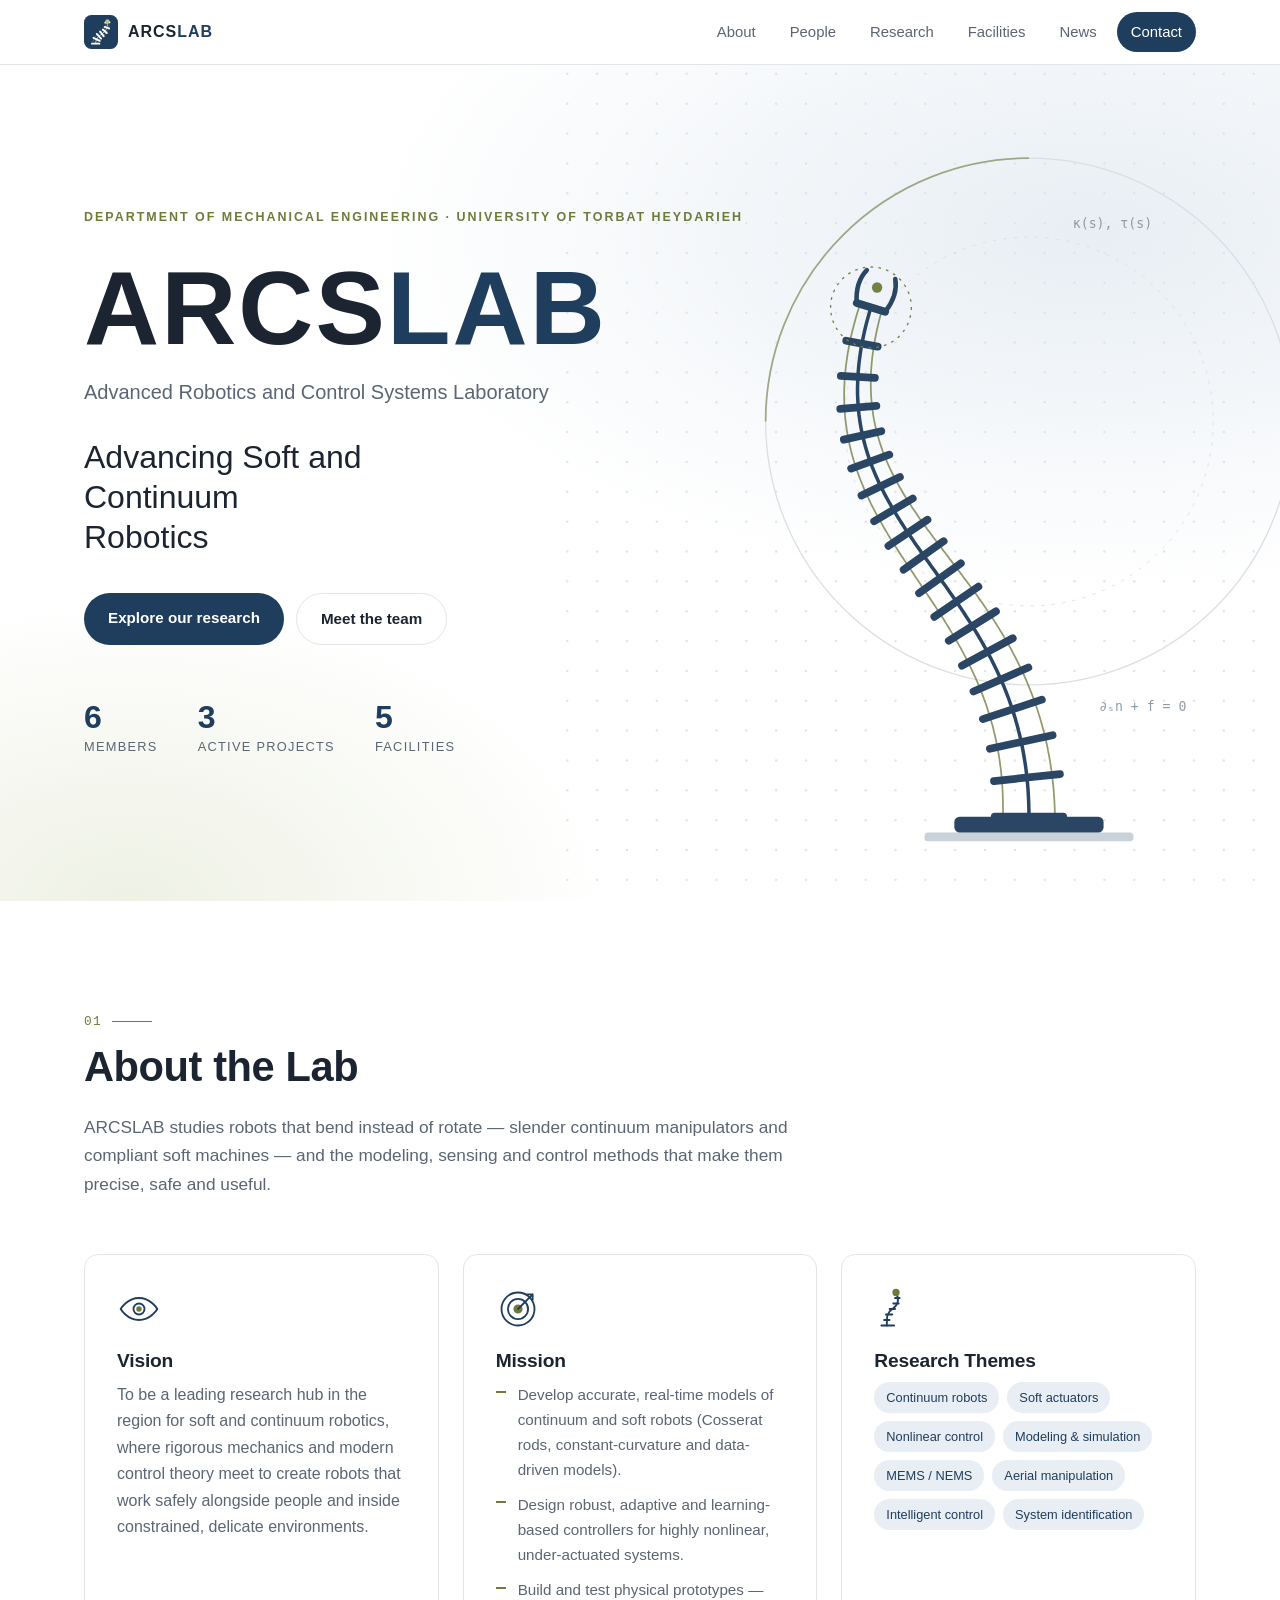
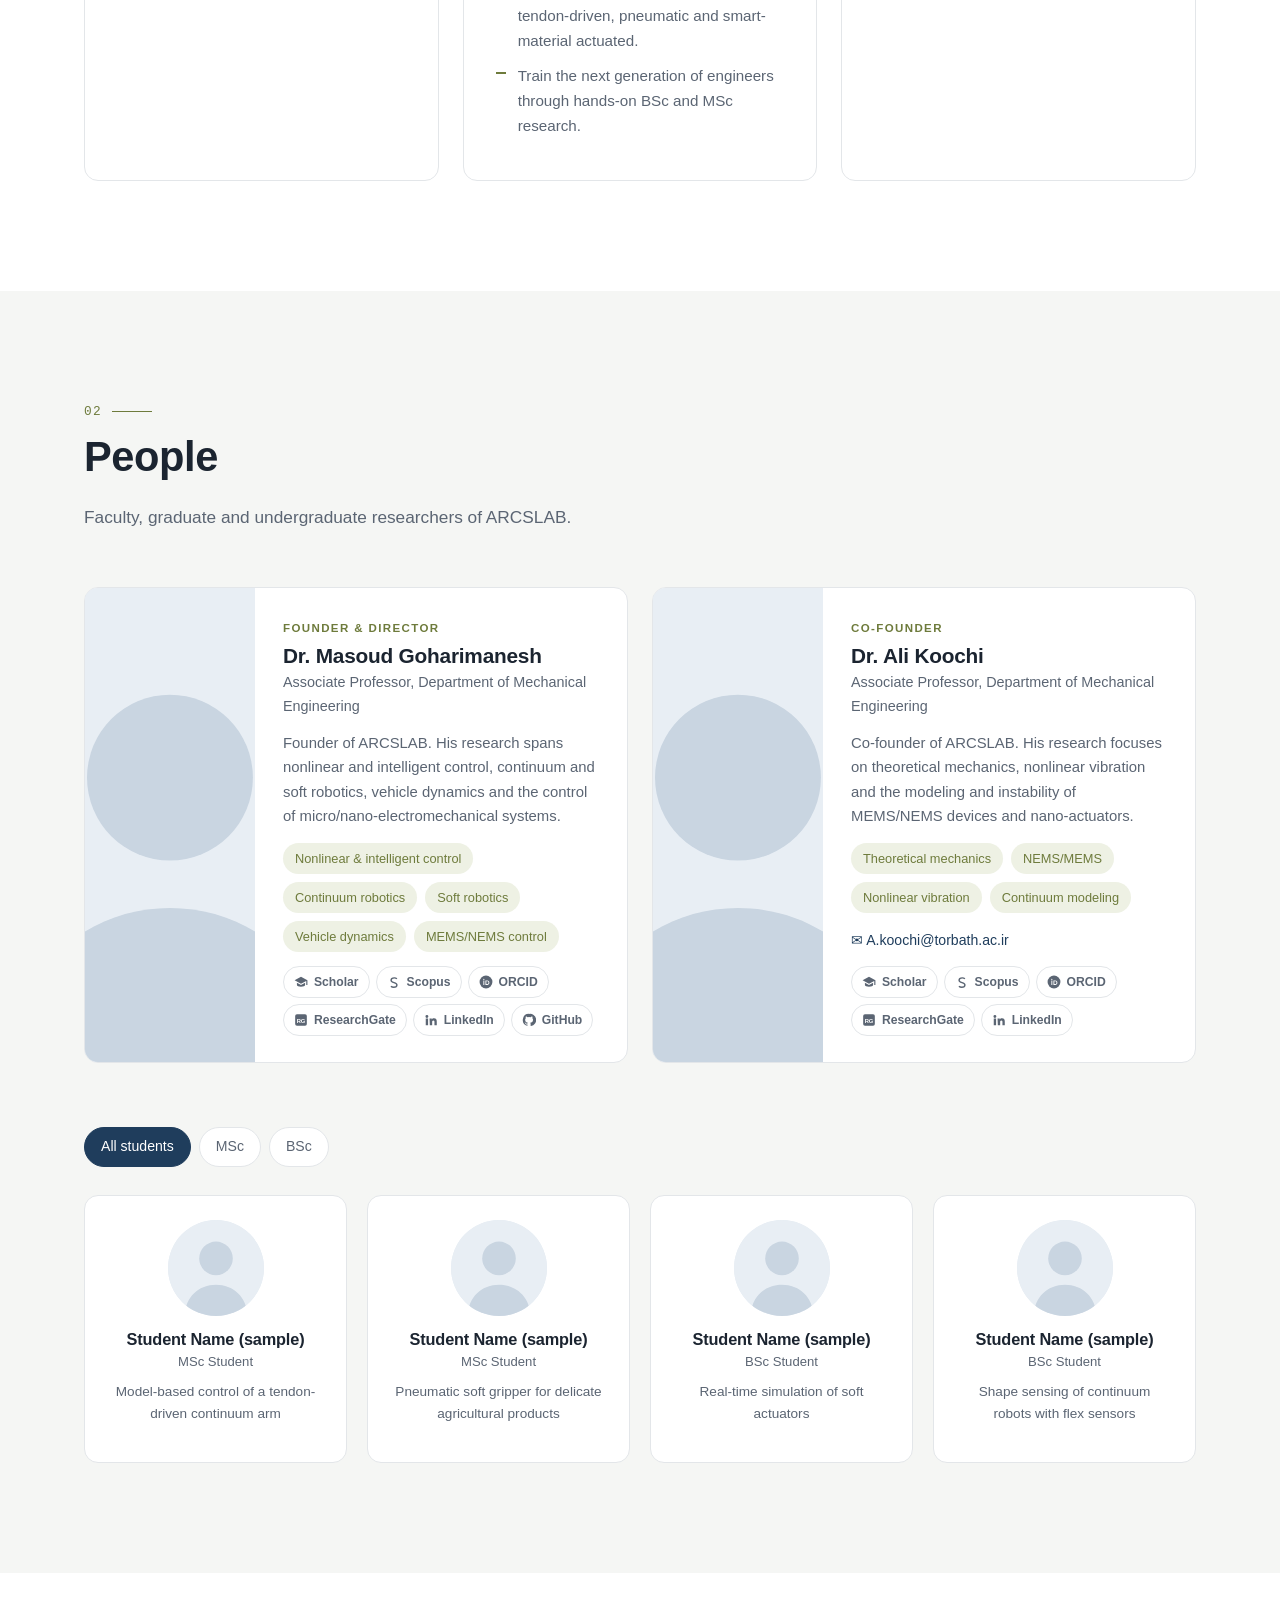
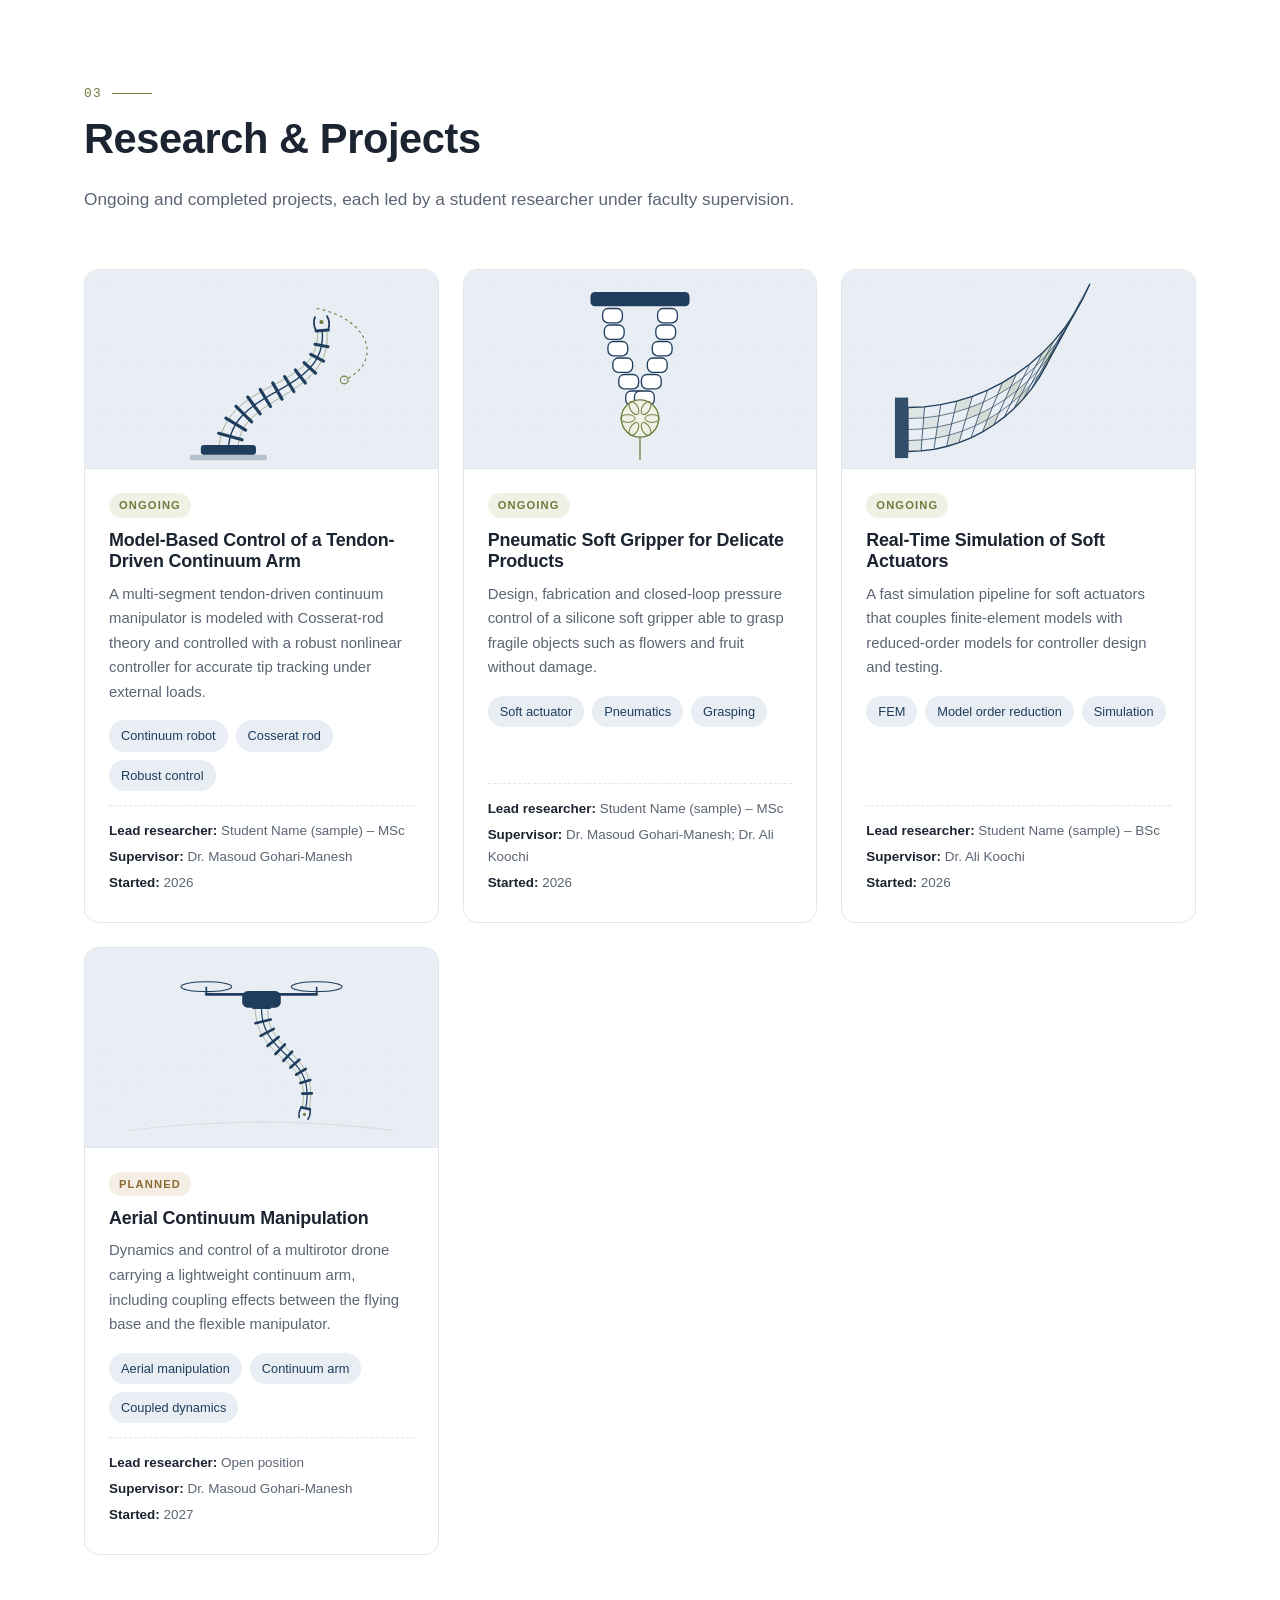
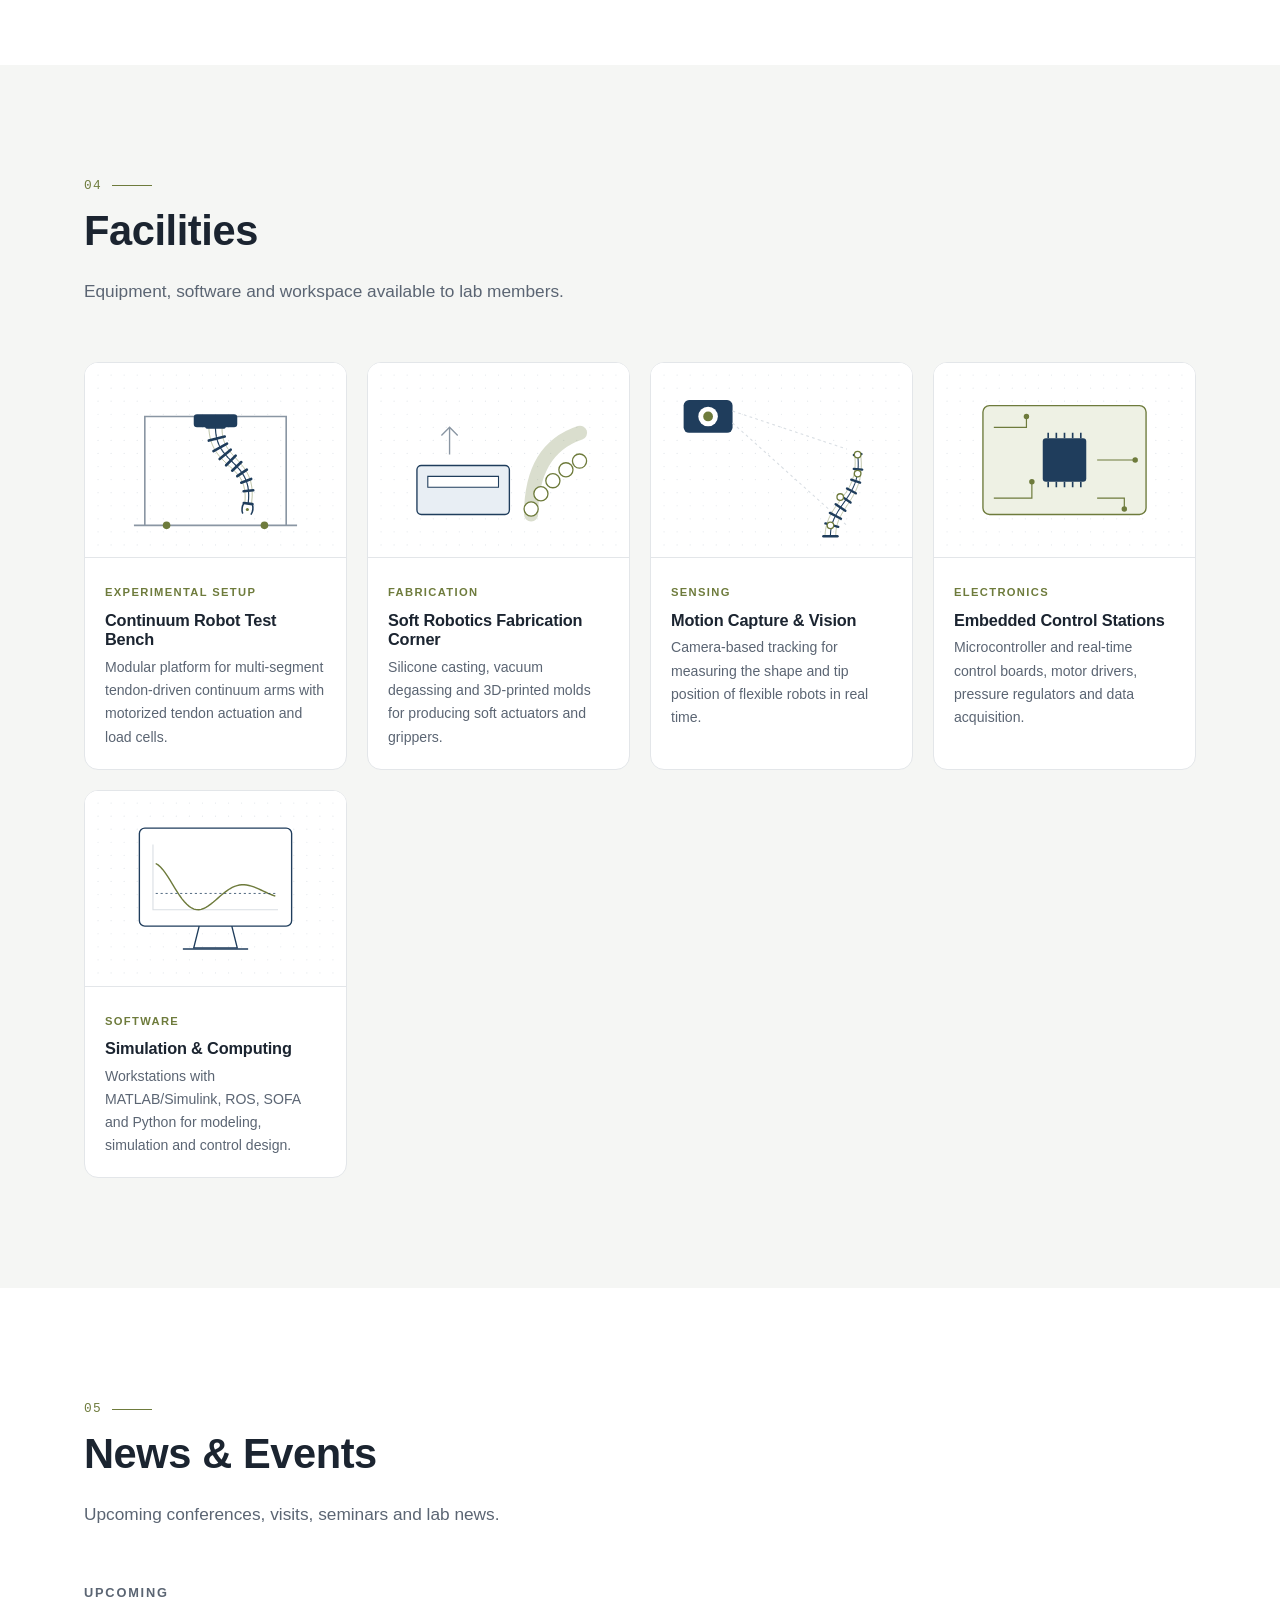
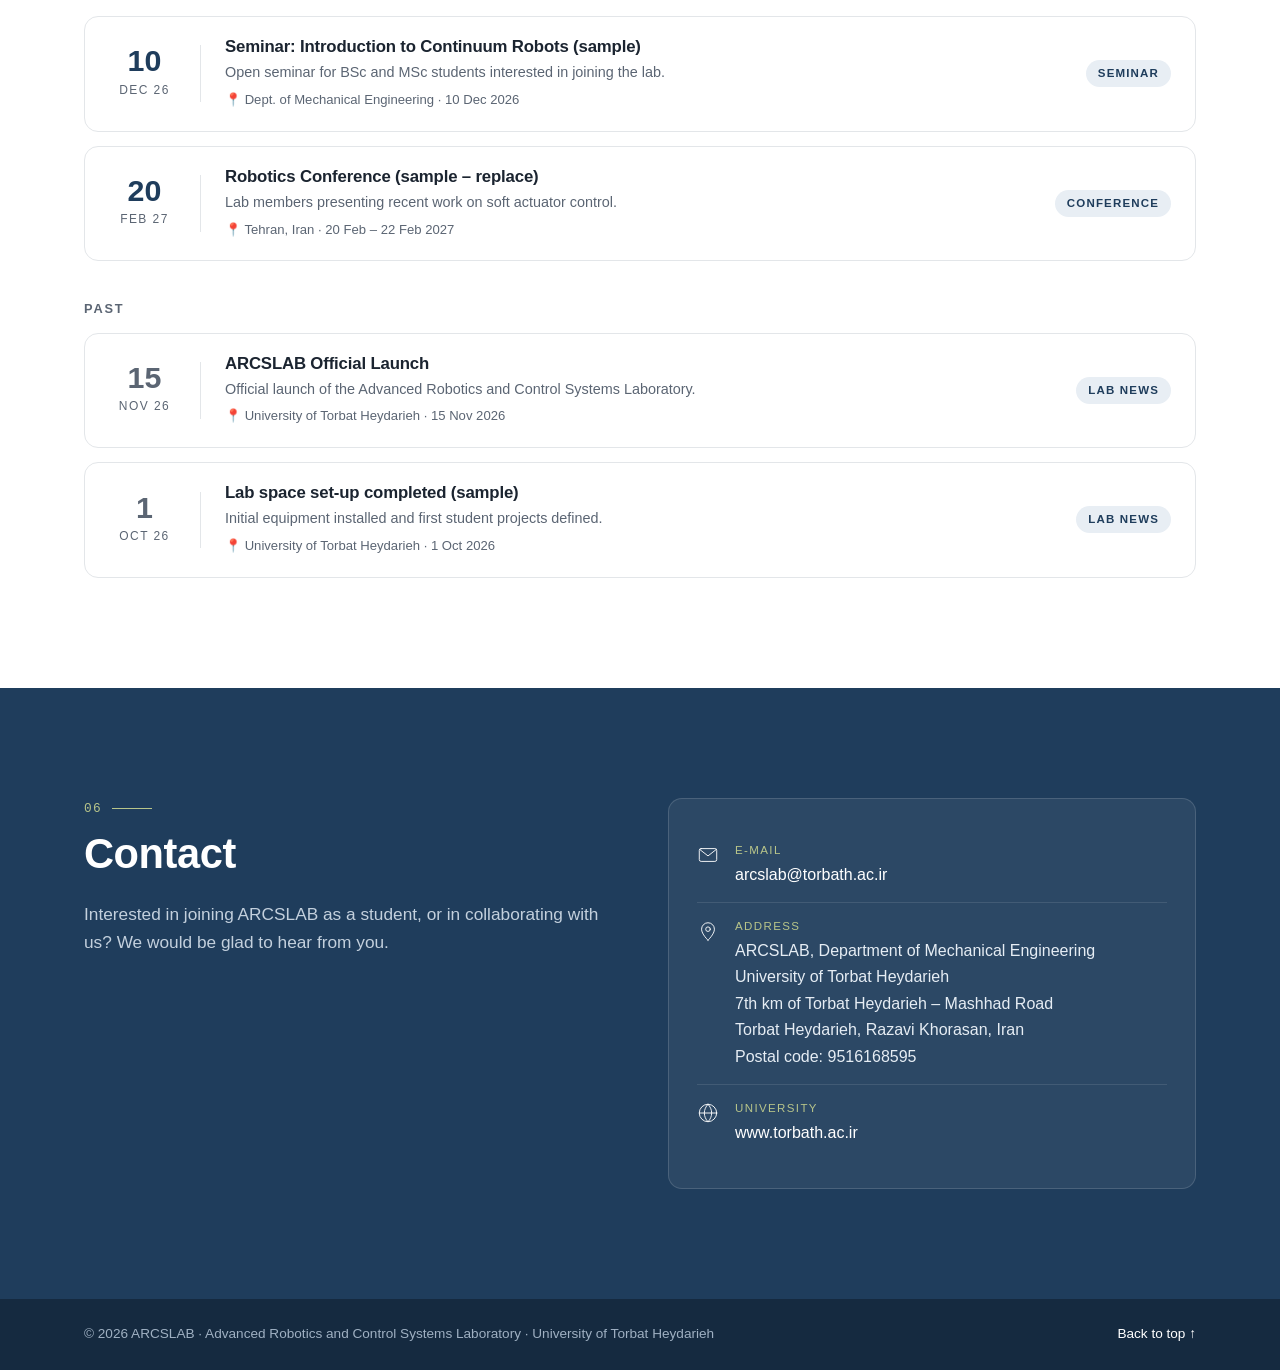
==== index.html @ b7d77f5f "update" ====
<!DOCTYPE html>
<!--
  ============================================================
  ARCSLAB — Advanced Robotics and Control Systems Laboratory
  Main page (single-page website)
  ------------------------------------------------------------
  HOW THIS PAGE WORKS (for non-programmers):
  • This file holds the STRUCTURE of the page (sections, headings).
  • The LOOK (colors, fonts, spacing) lives in  css/style.css
  • The DATA (people, projects, facilities, events) lives in the
    CSV files inside the  data/  folder. You normally only edit
    those CSV files — the page updates itself automatically.
  • js/main.js reads the CSV files and builds the cards.
  ============================================================
-->
<html lang="en">
<head>
  <meta charset="UTF-8">
  <meta name="viewport" content="width=device-width, initial-scale=1.0">
  <title>ARCSLAB | Advanced Robotics and Control Systems Laboratory</title>
  <meta name="description" content="ARCSLAB — Advanced Robotics and Control Systems Laboratory, Department of Mechanical Engineering, University of Torbat Heydarieh. Research on continuum and soft robots.">
  <meta name="keywords" content="continuum robots, soft robotics, control systems, robotics lab, University of Torbat Heydarieh, ARCSLAB">

  <!-- Social-media preview (when the link is shared) -->
  <meta property="og:title" content="ARCSLAB — Advancing Soft and Continuum Robotics">
  <meta property="og:description" content="Advanced Robotics and Control Systems Laboratory, University of Torbat Heydarieh.">
  <meta property="og:image" content="assets/images/hero/hero-continuum.svg">

  <link rel="icon" type="image/svg+xml" href="assets/images/logo/favicon.svg">
  <link rel="stylesheet" href="css/style.css">
</head>

<body>

  <!-- ===================== 1. TOP NAVIGATION BAR ===================== -->
  <header class="site-header" id="top">
    <nav class="nav container" aria-label="Main navigation">
      <a href="#home" class="brand" aria-label="ARCSLAB home">
        <img src="assets/images/logo/arcslab-logo.svg" alt="" width="34" height="34">
        <span>ARCS<b>LAB</b></span>
      </a>

      <!-- "Hamburger" button: only visible on phones -->
      <button class="nav-toggle" aria-label="Open menu" aria-expanded="false">
        <span></span><span></span><span></span>
      </button>

      <ul class="nav-links">
        <li><a href="#about">About</a></li>
        <li><a href="#people">People</a></li>
        <li><a href="#research">Research</a></li>
        <li><a href="#facilities">Facilities</a></li>
        <li><a href="#news">News</a></li>
        <li><a href="#contact" class="nav-cta">Contact</a></li>
      </ul>
    </nav>
  </header>

  <main>

    <!-- ===================== 2. HERO / HOME ===================== -->
    <section class="hero" id="home">
      <!-- Background drawing of a continuum robot arm (assets/images/hero/) -->
      <div class="hero-art" aria-hidden="true">
        <img src="assets/images/hero/hero-continuum.svg" alt="">
      </div>

      <div class="container hero-content">
        <p class="eyebrow">Department of Mechanical Engineering · University of Torbat Heydarieh</p>
        <h1>ARCS<span>LAB</span></h1>
        <p class="hero-full">Advanced Robotics and Control Systems Laboratory</p>
        <p class="hero-tagline">Advancing Soft and Continuum Robotics</p>
        <div class="hero-actions">
          <a href="#research" class="btn btn-primary">Explore our research</a>
          <a href="#people" class="btn btn-ghost">Meet the team</a>
        </div>

        <!-- Small live counters (filled automatically from the CSV files) -->
        <ul class="hero-stats" aria-label="Lab at a glance">
          <li><strong id="stat-people">–</strong><span>Members</span></li>
          <li><strong id="stat-projects">–</strong><span>Active projects</span></li>
          <li><strong id="stat-facilities">–</strong><span>Facilities</span></li>
        </ul>
      </div>
    </section>

    <!-- ===================== 3. ABOUT / MISSION & VISION ===================== -->
    <section class="section" id="about">
      <div class="container">
        <header class="section-head">
          <p class="section-index">01</p>
          <h2>About the Lab</h2>
          <p class="section-lead">
            ARCSLAB studies robots that bend instead of rotate — slender continuum
            manipulators and compliant soft machines — and the modeling, sensing and
            control methods that make them precise, safe and useful.
          </p>
        </header>

        <div class="about-grid">
          <article class="about-card">
            <img src="assets/images/icons/vision.svg" alt="" class="about-icon">
            <h3>Vision</h3>
            <p>
              To be a leading research hub in the region for soft and continuum
              robotics, where rigorous mechanics and modern control theory meet
              to create robots that work safely alongside people and inside
              constrained, delicate environments.
            </p>
          </article>

          <article class="about-card">
            <img src="assets/images/icons/mission.svg" alt="" class="about-icon">
            <h3>Mission</h3>
            <ul class="tick-list">
              <li>Develop accurate, real-time models of continuum and soft robots (Cosserat rods, constant-curvature and data-driven models).</li>
              <li>Design robust, adaptive and learning-based controllers for highly nonlinear, under-actuated systems.</li>
              <li>Build and test physical prototypes — tendon-driven, pneumatic and smart-material actuated.</li>
              <li>Train the next generation of engineers through hands-on BSc and MSc research.</li>
            </ul>
          </article>

          <article class="about-card">
            <img src="assets/images/icons/focus.svg" alt="" class="about-icon">
            <h3>Research Themes</h3>
            <div class="chips">
              <span class="chip">Continuum robots</span>
              <span class="chip">Soft actuators</span>
              <span class="chip">Nonlinear control</span>
              <span class="chip">Modeling &amp; simulation</span>
              <span class="chip">MEMS / NEMS</span>
              <span class="chip">Aerial manipulation</span>
              <span class="chip">Intelligent control</span>
              <span class="chip">System identification</span>
            </div>
          </article>
        </div>
      </div>
    </section>

    <!-- ===================== 4. PEOPLE (from data/team.csv) ===================== -->
    <section class="section section-alt" id="people">
      <div class="container">
        <header class="section-head">
          <p class="section-index">02</p>
          <h2>People</h2>
          <p class="section-lead">Faculty, graduate and undergraduate researchers of ARCSLAB.</p>
        </header>

        <!-- Founders appear here as large profile cards -->
        <div id="faculty-list" class="faculty-grid"></div>

        <!-- Filter buttons for students -->
        <div class="filter-bar" role="tablist" aria-label="Filter students">
          <button class="filter-btn active" data-filter="all">All students</button>
          <button class="filter-btn" data-filter="phd">PhD</button>
          <button class="filter-btn" data-filter="msc">MSc</button>
          <button class="filter-btn" data-filter="bsc">BSc</button>
          <button class="filter-btn" data-filter="alumni">Alumni</button>
        </div>

        <!-- Students appear here as small cards -->
        <div id="student-list" class="people-grid"></div>
      </div>
    </section>

    <!-- ===================== 5. RESEARCH / PROJECTS (from data/projects.csv) ===================== -->
    <section class="section" id="research">
      <div class="container">
        <header class="section-head">
          <p class="section-index">03</p>
          <h2>Research &amp; Projects</h2>
          <p class="section-lead">Ongoing and completed projects, each led by a student researcher under faculty supervision.</p>
        </header>
        <div id="project-list" class="project-grid"></div>
      </div>
    </section>

    <!-- ===================== 6. FACILITIES (from data/facilities.csv) ===================== -->
    <section class="section section-alt" id="facilities">
      <div class="container">
        <header class="section-head">
          <p class="section-index">04</p>
          <h2>Facilities</h2>
          <p class="section-lead">Equipment, software and workspace available to lab members.</p>
        </header>
        <div id="facility-list" class="facility-grid"></div>
      </div>
    </section>

    <!-- ===================== 7. NEWS & EVENTS (from data/events.csv) ===================== -->
    <section class="section" id="news">
      <div class="container">
        <header class="section-head">
          <p class="section-index">05</p>
          <h2>News &amp; Events</h2>
          <p class="section-lead">Upcoming conferences, visits, seminars and lab news.</p>
        </header>

        <h3 class="sub-head">Upcoming</h3>
        <div id="events-upcoming" class="event-list"></div>

        <h3 class="sub-head">Past</h3>
        <div id="events-past" class="event-list event-list-past"></div>
      </div>
    </section>

    <!-- ===================== 8. CONTACT ===================== -->
    <section class="section section-dark" id="contact">
      <div class="container contact-grid">
        <div>
          <p class="section-index">06</p>
          <h2>Contact</h2>
          <p class="section-lead">
            Interested in joining ARCSLAB as a student, or in collaborating with us?
            We would be glad to hear from you.
          </p>
        </div>

        <!-- Edit the e-mail and address below directly -->
        <address class="contact-card">
          <div class="contact-row">
            <img src="assets/images/icons/mail.svg" alt="">
            <div>
              <span class="label">E-mail</span>
              <!-- TODO: replace with the official lab e-mail -->
              <a href="mailto:arcslab@torbath.ac.ir">arcslab@torbath.ac.ir</a>
            </div>
          </div>
          <div class="contact-row">
            <img src="assets/images/icons/pin.svg" alt="">
            <div>
              <span class="label">Address</span>
              ARCSLAB, Department of Mechanical Engineering<br>
              University of Torbat Heydarieh<br>
              7th km of Torbat Heydarieh – Mashhad Road<br>
              Torbat Heydarieh, Razavi Khorasan, Iran<br>
              Postal code: 9516168595
            </div>
          </div>
          <div class="contact-row">
            <img src="assets/images/icons/web.svg" alt="">
            <div>
              <span class="label">University</span>
              <a href="https://www.torbath.ac.ir" target="_blank" rel="noopener">www.torbath.ac.ir</a>
            </div>
          </div>
        </address>
      </div>
    </section>
  </main>

  <!-- ===================== FOOTER ===================== -->
  <footer class="site-footer">
    <div class="container footer-inner">
      <p>© <span id="year"></span> ARCSLAB · Advanced Robotics and Control Systems Laboratory · University of Torbat Heydarieh</p>
      <a href="#top" class="to-top">Back to top ↑</a>
    </div>
  </footer>

  <script src="js/main.js"></script>
</body>
</html>
---- css/style.css ----
/* ==========================================================
   ARCSLAB — Stylesheet
   ----------------------------------------------------------
   TIP FOR NON-PROGRAMMERS:
   To change the main colors of the whole website, edit only
   the values in the ":root" block right below. Everything
   else reads its colors from there.
   ========================================================== */

:root {
  /* ---- Colors ---- */
  --bg:            #ffffff;   /* page background            */
  --bg-alt:        #f5f6f4;   /* light grey section bands   */
  --surface:       #ffffff;   /* cards                      */
  --ink:           #1b2430;   /* main text                  */
  --ink-soft:      #5b6573;   /* secondary text             */
  --line:          #e3e6e9;   /* thin borders               */
  --accent:        #1f3d5c;   /* deep blue (main accent)    */
  --accent-soft:   #e8eef4;   /* pale blue backgrounds      */
  --olive:         #6e7b3c;   /* olive (secondary accent)   */
  --olive-soft:    #eef1e4;

  /* ---- Typography: clean system fonts, no downloads ---- */
  --font: -apple-system, BlinkMacSystemFont, "Segoe UI", Roboto, "Helvetica Neue", Arial, sans-serif;
  --mono: ui-monospace, "SF Mono", Menlo, Consolas, monospace;

  /* ---- Shape & spacing ---- */
  --radius:   14px;
  --radius-s: 8px;
  --shadow:   0 1px 2px rgba(20,30,45,.04), 0 6px 24px rgba(20,30,45,.06);
  --max:      1160px;         /* max content width          */
}

/* ---------- Base ---------- */
*,
*::before,
*::after { box-sizing: border-box; }

html { scroll-behavior: smooth; scroll-padding-top: 72px; }

body {
  margin: 0;
  font-family: var(--font);
  font-size: 16px;
  line-height: 1.65;
  color: var(--ink);
  background: var(--bg);
  -webkit-font-smoothing: antialiased;
}

img { max-width: 100%; display: block; }
a   { color: var(--accent); text-decoration: none; }
a:hover { text-decoration: underline; }
h1, h2, h3, h4 { line-height: 1.2; margin: 0 0 .5em; letter-spacing: -.01em; }

.container { width: 100%; max-width: var(--max); margin: 0 auto; padding: 0 24px; }

/* ==========================================================
   HEADER / NAVIGATION
   ========================================================== */
.site-header {
  position: sticky; top: 0; z-index: 50;
  background: rgba(255,255,255,.88);
  backdrop-filter: saturate(160%) blur(10px);
  -webkit-backdrop-filter: saturate(160%) blur(10px);
  border-bottom: 1px solid var(--line);
}
.nav { display: flex; align-items: center; justify-content: space-between; height: 64px; }

.brand { display: flex; align-items: center; gap: 10px; color: var(--ink); font-weight: 600; letter-spacing: .06em; }
.brand:hover { text-decoration: none; }
.brand b { color: var(--accent); font-weight: 800; }

.nav-links { list-style: none; display: flex; gap: 6px; margin: 0; padding: 0; }
.nav-links a {
  display: block; padding: 8px 14px; border-radius: 999px;
  color: var(--ink-soft); font-size: .93rem; font-weight: 500;
}
.nav-links a:hover, .nav-links a.active { color: var(--accent); background: var(--accent-soft); text-decoration: none; }
.nav-links a.nav-cta { background: var(--accent); color: #fff; }
.nav-links a.nav-cta:hover { background: #16304a; color: #fff; }

/* hamburger (phones only) */
.nav-toggle { display: none; background: none; border: 0; padding: 8px; cursor: pointer; }
.nav-toggle span { display: block; width: 22px; height: 2px; margin: 5px 0; background: var(--ink); transition: .25s; }

/* ==========================================================
   HERO
   ========================================================== */
.hero {
  position: relative; overflow: hidden;
  min-height: min(calc(100vh - 64px), 880px);   /* full screen, but never taller than 880px */
  display: flex; align-items: center;
  background:
    radial-gradient(1200px 600px at 85% 20%, var(--accent-soft), transparent 60%),
    radial-gradient(800px 500px at 10% 100%, var(--olive-soft), transparent 60%),
    var(--bg);
}
.hero-art {
  position: absolute; inset: 0;
  display: flex; justify-content: flex-end; align-items: center;
  pointer-events: none;
}
.hero-art img { height: min(105%, 920px); width: auto; max-width: none; opacity: .95; transform: translateX(6%); }

.hero-content { position: relative; padding-top: 80px; padding-bottom: 80px; }
.eyebrow {
  font-size: .78rem; text-transform: uppercase; letter-spacing: .16em;
  color: var(--olive); font-weight: 600; margin: 0 0 18px;
}
.hero h1 {
  font-size: clamp(3.2rem, 9vw, 6.5rem);
  font-weight: 800; letter-spacing: .02em; margin: 0; color: var(--ink);
}
.hero h1 span { color: var(--accent); }
.hero-full { font-size: clamp(1rem, 2vw, 1.25rem); color: var(--ink-soft); margin: 6px 0 0; }
.hero-tagline {
  font-size: clamp(1.4rem, 3vw, 2rem); font-weight: 300; margin: 28px 0 0;
  max-width: 16ch; line-height: 1.25;
}
.hero-actions { display: flex; flex-wrap: wrap; gap: 12px; margin-top: 36px; }

.hero-stats { list-style: none; display: flex; gap: 40px; padding: 0; margin: 56px 0 0; }
.hero-stats strong { display: block; font-size: 2rem; font-weight: 700; color: var(--accent); line-height: 1; }
.hero-stats span { font-size: .8rem; text-transform: uppercase; letter-spacing: .1em; color: var(--ink-soft); }

/* ---------- Buttons ---------- */
.btn {
  display: inline-block; padding: 12px 24px; border-radius: 999px;
  font-weight: 600; font-size: .95rem; transition: .2s;
}
.btn:hover { text-decoration: none; transform: translateY(-1px); }
.btn-primary { background: var(--accent); color: #fff; }
.btn-primary:hover { background: #16304a; }
.btn-ghost { border: 1px solid var(--line); color: var(--ink); background: rgba(255,255,255,.7); }
.btn-ghost:hover { border-color: var(--accent); color: var(--accent); }

/* ==========================================================
   SECTIONS
   ========================================================== */
.section { padding: 110px 0; }
.section-alt { background: var(--bg-alt); }
.section-head { max-width: 720px; margin-bottom: 56px; }
.section-index {
  font-family: var(--mono); font-size: .8rem; color: var(--olive);
  margin: 0 0 10px; letter-spacing: .1em;
}
.section-index::after { content: ""; display: inline-block; width: 40px; height: 1px; background: var(--olive); vertical-align: middle; margin-left: 10px; }
.section h2 { font-size: clamp(1.9rem, 4vw, 2.6rem); font-weight: 700; }
.section-lead { color: var(--ink-soft); font-size: 1.08rem; margin: 0; }
.sub-head {
  font-size: .8rem; text-transform: uppercase; letter-spacing: .14em;
  color: var(--ink-soft); margin: 40px 0 16px; font-weight: 600;
}

/* ---------- generic card ---------- */
.card {
  background: var(--surface); border: 1px solid var(--line);
  border-radius: var(--radius); overflow: hidden;
  transition: transform .25s, box-shadow .25s, border-color .25s;
}
.card:hover { transform: translateY(-3px); box-shadow: var(--shadow); border-color: #d5dbe1; }

/* ==========================================================
   ABOUT
   ========================================================== */
.about-grid { display: grid; grid-template-columns: repeat(3, 1fr); gap: 24px; }
.about-card {
  background: var(--surface); border: 1px solid var(--line);
  border-radius: var(--radius); padding: 32px;
}
.about-icon { width: 44px; height: 44px; margin-bottom: 18px; }
.about-card h3 { font-size: 1.2rem; }
.about-card p { color: var(--ink-soft); margin: 0; }

.tick-list { list-style: none; padding: 0; margin: 0; color: var(--ink-soft); font-size: .95rem; }
.tick-list li { position: relative; padding-left: 22px; margin-bottom: 10px; }
.tick-list li::before { content: ""; position: absolute; left: 0; top: .6em; width: 10px; height: 2px; background: var(--olive); }

.chips { display: flex; flex-wrap: wrap; gap: 8px; }
.chip {
  font-size: .8rem; padding: 5px 12px; border-radius: 999px;
  background: var(--accent-soft); color: var(--accent); font-weight: 500;
}
.chip.olive { background: var(--olive-soft); color: var(--olive); }

/* ==========================================================
   PEOPLE
   ========================================================== */
.faculty-grid { display: grid; grid-template-columns: repeat(2, 1fr); gap: 24px; margin-bottom: 64px; }
.faculty-card { display: grid; grid-template-columns: 170px 1fr; }
.faculty-card .photo { background: var(--accent-soft); }
.faculty-card .photo img { width: 100%; height: 100%; object-fit: cover; }
.faculty-card .body { padding: 26px 28px; }
.role-tag {
  display: inline-block; font-size: .72rem; text-transform: uppercase; letter-spacing: .12em;
  color: var(--olive); font-weight: 700; margin-bottom: 6px;
}
.faculty-card h3 { font-size: 1.3rem; margin-bottom: 2px; }
.person-title { color: var(--ink-soft); font-size: .9rem; margin: 0 0 12px; }
.person-bio { font-size: .93rem; color: var(--ink-soft); margin: 0 0 14px; }
.person-email { font-size: .88rem; display: inline-block; margin-bottom: 14px; }

/* social / academic profile links */
.socials { display: flex; flex-wrap: wrap; gap: 6px; }
.socials a {
  display: inline-flex; align-items: center; gap: 6px;
  font-size: .76rem; font-weight: 600; padding: 5px 10px; border-radius: 999px;
  border: 1px solid var(--line); color: var(--ink-soft); background: #fff;
}
.socials a:hover { border-color: var(--accent); color: var(--accent); text-decoration: none; }
.socials svg { width: 14px; height: 14px; flex: none; }

/* filter buttons */
.filter-bar { display: flex; flex-wrap: wrap; gap: 8px; margin-bottom: 28px; }
.filter-btn {
  font: inherit; font-size: .88rem; padding: 7px 16px; border-radius: 999px; cursor: pointer;
  border: 1px solid var(--line); background: #fff; color: var(--ink-soft);
}
.filter-btn.active, .filter-btn:hover { background: var(--accent); border-color: var(--accent); color: #fff; }

.people-grid { display: grid; grid-template-columns: repeat(auto-fill, minmax(230px, 1fr)); gap: 20px; }
.student-card { padding: 24px; text-align: center; }
.student-card img {
  width: 96px; height: 96px; border-radius: 50%; object-fit: cover;
  margin: 0 auto 14px; background: var(--accent-soft);
}
.student-card h4 { font-size: 1.02rem; margin-bottom: 2px; }
.student-card .person-title { font-size: .82rem; margin-bottom: 8px; }
.student-card .topic { font-size: .85rem; color: var(--ink-soft); margin: 0 0 12px; }
.student-card .socials { justify-content: center; }

/* ==========================================================
   PROJECTS
   ========================================================== */
.project-grid { display: grid; grid-template-columns: repeat(auto-fill, minmax(330px, 1fr)); gap: 24px; }
.project-card { display: flex; flex-direction: column; }
.project-card .thumb { aspect-ratio: 16 / 9; background: var(--bg-alt); border-bottom: 1px solid var(--line); }
.project-card .thumb img { width: 100%; height: 100%; object-fit: cover; }
.project-card .body { padding: 24px; display: flex; flex-direction: column; flex: 1; }
.project-card h3 { font-size: 1.12rem; }
.project-card p { color: var(--ink-soft); font-size: .93rem; margin: 0 0 16px; }
.project-meta { margin-top: auto; padding-top: 14px; border-top: 1px dashed var(--line); font-size: .84rem; color: var(--ink-soft); }
.project-meta div { margin-bottom: 4px; }
.project-meta b { color: var(--ink); font-weight: 600; }
.status {
  display: inline-block; font-size: .7rem; font-weight: 700; text-transform: uppercase; letter-spacing: .1em;
  padding: 3px 10px; border-radius: 999px; margin-bottom: 12px; align-self: flex-start;
}
.status-ongoing   { background: var(--olive-soft); color: var(--olive); }
.status-completed { background: var(--accent-soft); color: var(--accent); }
.status-planned   { background: #f4eee4; color: #8a6a2f; }
.project-card .chips { margin-bottom: 14px; }

/* ==========================================================
   FACILITIES
   ========================================================== */
.facility-grid { display: grid; grid-template-columns: repeat(auto-fill, minmax(250px, 1fr)); gap: 20px; }
.facility-card .thumb { aspect-ratio: 4 / 3; background: #fff; border-bottom: 1px solid var(--line); }
.facility-card .thumb img { width: 100%; height: 100%; object-fit: cover; }
.facility-card .body { padding: 20px; }
.facility-card .category { font-size: .7rem; text-transform: uppercase; letter-spacing: .12em; color: var(--olive); font-weight: 700; }
.facility-card h3 { font-size: 1.02rem; margin: 6px 0 6px; }
.facility-card p { font-size: .88rem; color: var(--ink-soft); margin: 0; }

/* ==========================================================
   EVENTS
   ========================================================== */
.event-list { display: grid; gap: 14px; }
.event {
  display: grid; grid-template-columns: 92px 1fr auto; gap: 24px; align-items: center;
  padding: 20px 24px;
}
.event-date {
  text-align: center; border-right: 1px solid var(--line); padding-right: 20px;
}
.event-date .d { display: block; font-size: 1.9rem; font-weight: 700; color: var(--accent); line-height: 1; }
.event-date .m { font-size: .75rem; text-transform: uppercase; letter-spacing: .12em; color: var(--ink-soft); }
.event h3 { font-size: 1.05rem; margin-bottom: 4px; }
.event p { margin: 0; font-size: .9rem; color: var(--ink-soft); }
.event .where { font-size: .82rem; color: var(--ink-soft); margin-top: 4px; }
.event-type {
  font-size: .72rem; font-weight: 700; text-transform: uppercase; letter-spacing: .1em;
  padding: 4px 12px; border-radius: 999px; background: var(--accent-soft); color: var(--accent); white-space: nowrap;
}
.event-list-past .event { opacity: .7; }
.event-list-past .event-date .d { color: var(--ink-soft); }

.empty { color: var(--ink-soft); font-style: italic; }

/* ==========================================================
   CONTACT (dark band)
   ========================================================== */
.section-dark { background: var(--accent); color: #e6edf4; }
.section-dark h2 { color: #fff; }
.section-dark .section-lead { color: #c3d0dd; }
.section-dark .section-index { color: #b8c58a; }
.section-dark .section-index::after { background: #b8c58a; }
.contact-grid { display: grid; grid-template-columns: 1fr 1fr; gap: 56px; align-items: start; }
.contact-card {
  font-style: normal; background: rgba(255,255,255,.06);
  border: 1px solid rgba(255,255,255,.14); border-radius: var(--radius); padding: 28px;
}
.contact-row { display: flex; gap: 16px; padding: 14px 0; border-bottom: 1px solid rgba(255,255,255,.1); }
.contact-row:last-child { border-bottom: 0; }
.contact-row img { width: 22px; height: 22px; margin-top: 3px; flex: none; }
.contact-row .label { display: block; font-size: .72rem; text-transform: uppercase; letter-spacing: .12em; color: #b8c58a; margin-bottom: 2px; }
.contact-row a { color: #fff; }

/* ==========================================================
   FOOTER
   ========================================================== */
.site-footer { background: #152a40; color: #9fb0c2; font-size: .85rem; padding: 24px 0; }
.footer-inner { display: flex; justify-content: space-between; gap: 16px; flex-wrap: wrap; }
.footer-inner p { margin: 0; }
.to-top { color: #fff; }

/* scroll fade-in animation (added by main.js) */
.reveal { opacity: 0; transform: translateY(18px); transition: opacity .6s ease, transform .6s ease; }
.reveal.visible { opacity: 1; transform: none; }
@media (prefers-reduced-motion: reduce) {
  .reveal { opacity: 1; transform: none; transition: none; }
  html { scroll-behavior: auto; }
}

/* ==========================================================
   RESPONSIVE (tablets & phones)
   ========================================================== */
@media (max-width: 960px) {
  .about-grid    { grid-template-columns: 1fr; }
  .faculty-grid  { grid-template-columns: 1fr; }
  .contact-grid  { grid-template-columns: 1fr; gap: 32px; }
  .hero-art img  { opacity: .35; transform: translateX(25%); }
}

@media (max-width: 760px) {
  .container { padding: 0 16px; }
  .section { padding: 72px 0; }

  .nav-toggle { display: block; }
  .nav-links {
    position: absolute; top: 64px; left: 0; right: 0;
    flex-direction: column; gap: 0; padding: 8px 16px 16px;
    background: #fff; border-bottom: 1px solid var(--line);
    display: none;
  }
  .nav-links.open { display: flex; }
  .nav-links a { border-radius: var(--radius-s); padding: 12px 14px; }

  .hero-stats { gap: 24px; }
  .hero-art img { opacity: .14; transform: translateX(40%); }
  .faculty-card { grid-template-columns: 1fr; }
  .faculty-card .photo { height: 220px; }
  .project-grid { grid-template-columns: 1fr; }

  .event { grid-template-columns: 70px 1fr; gap: 16px; padding: 18px; }
  .event-date { padding-right: 14px; }
  .event-type { grid-column: 2; justify-self: start; }
}
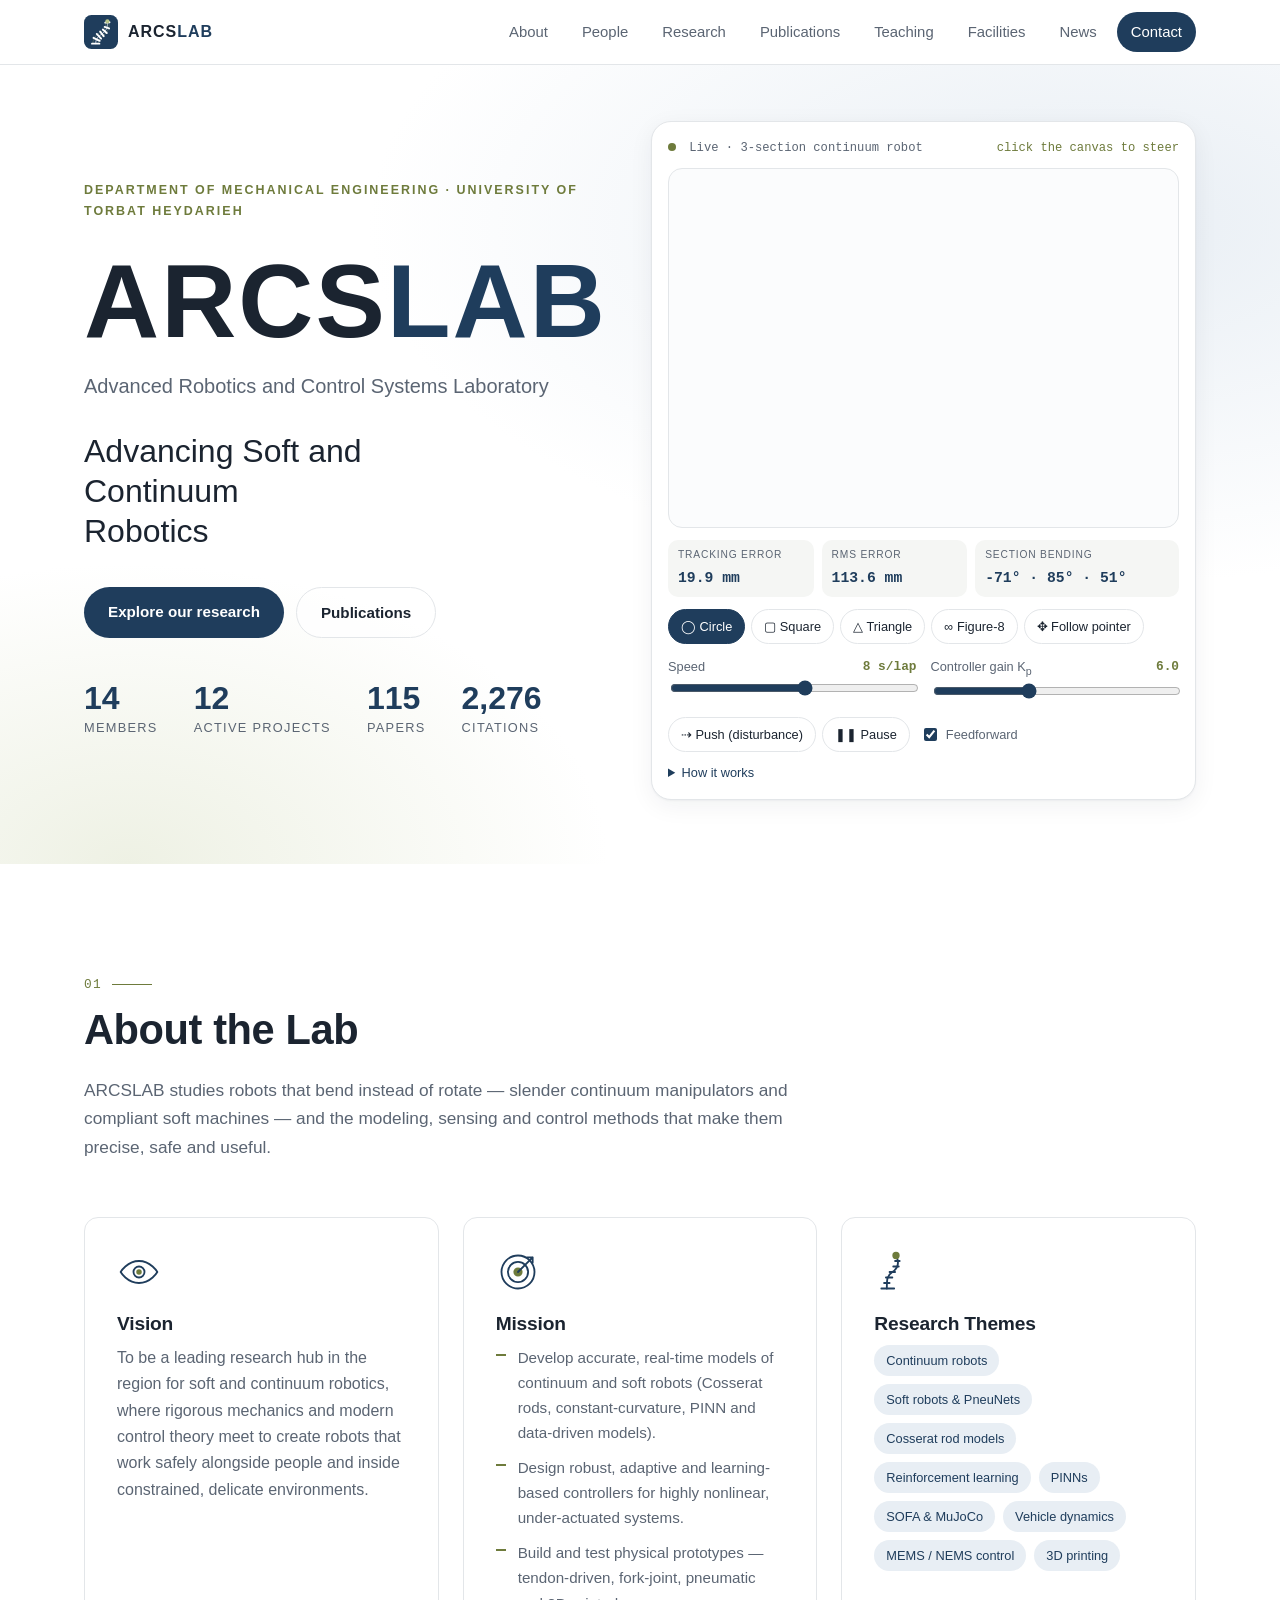
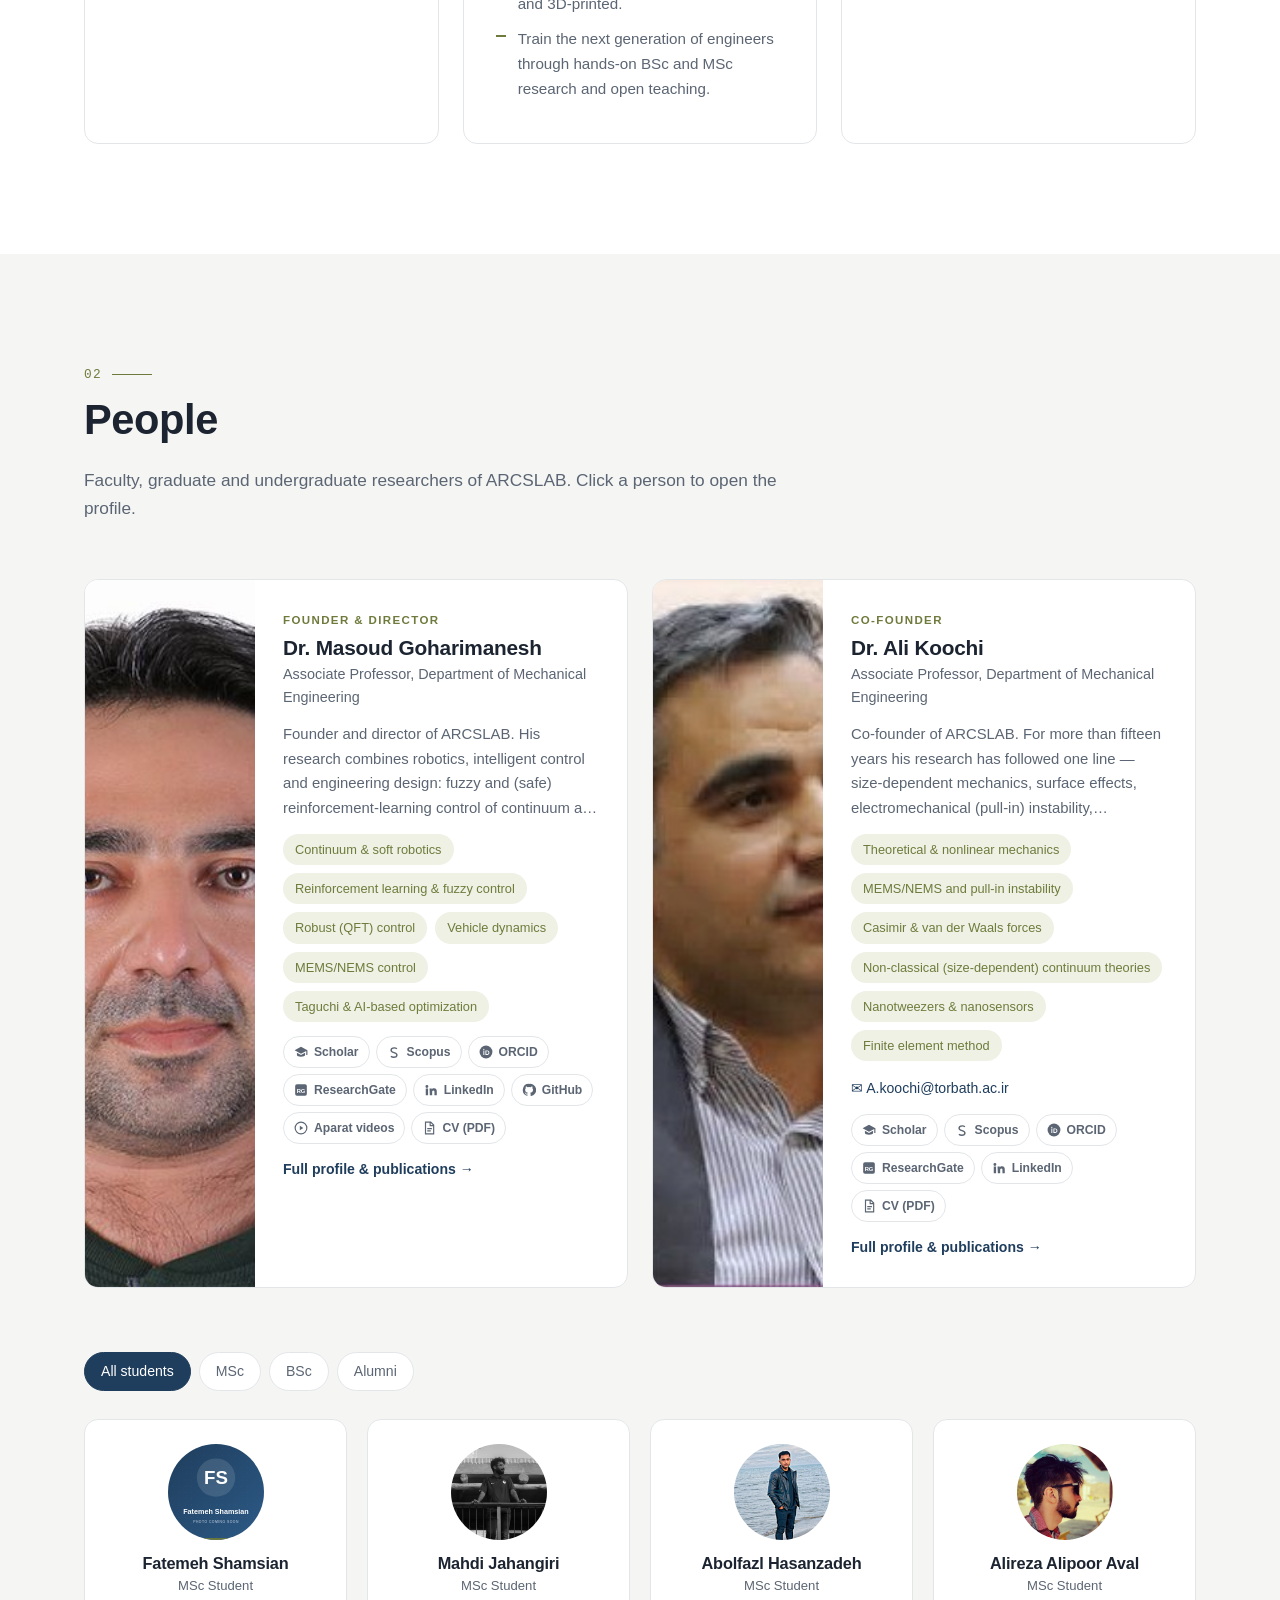
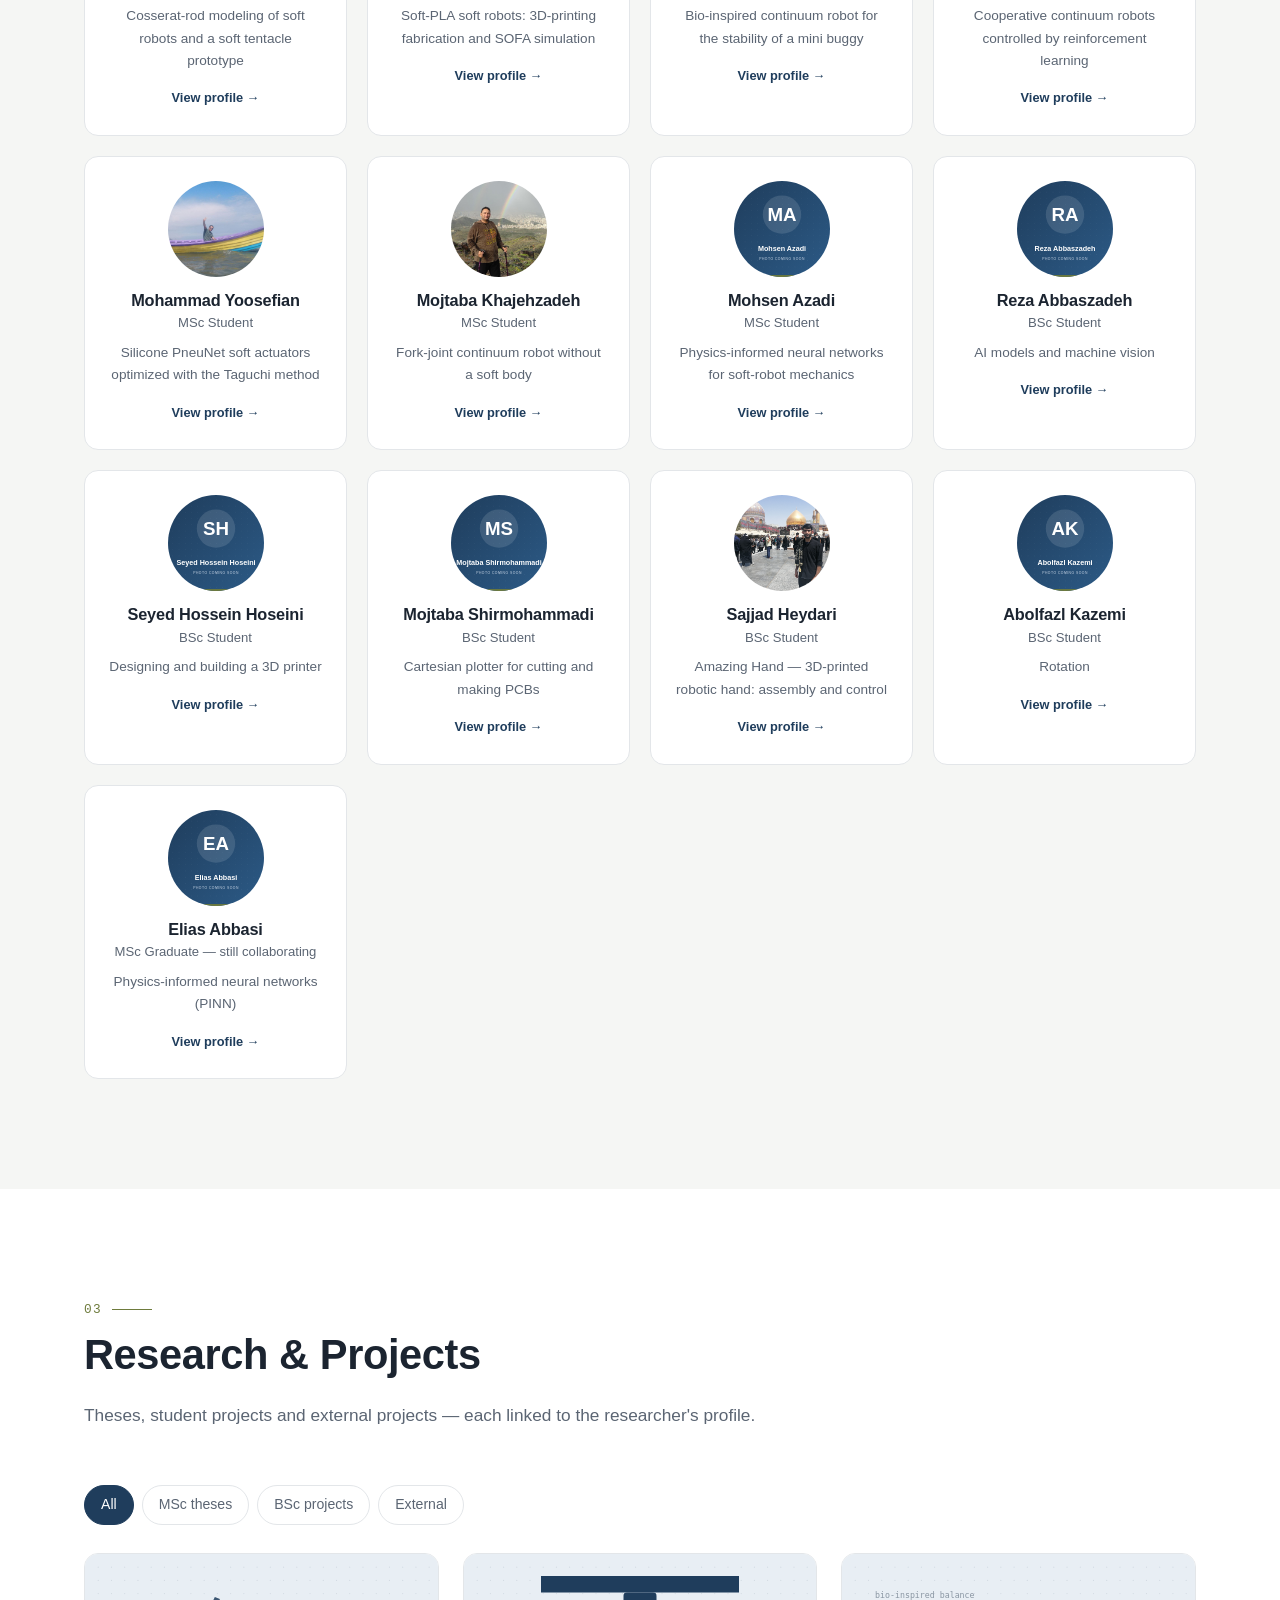
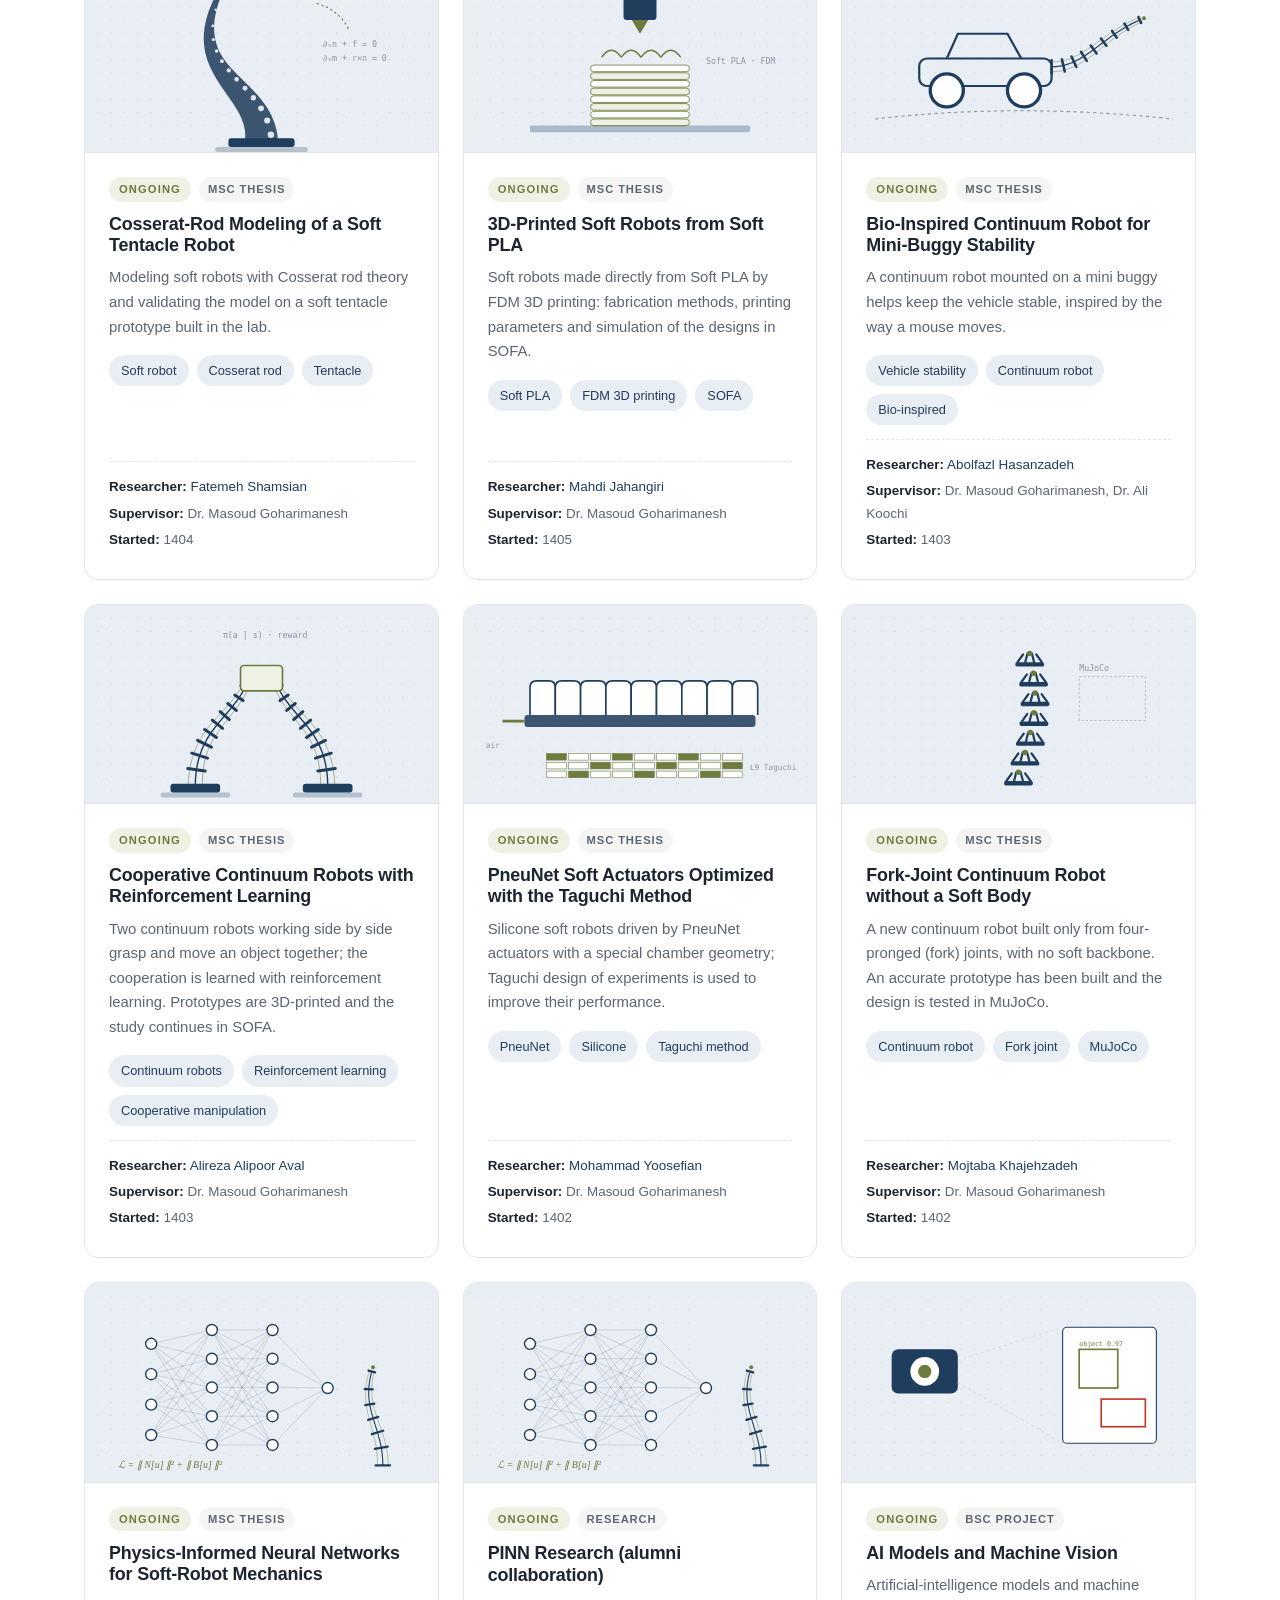
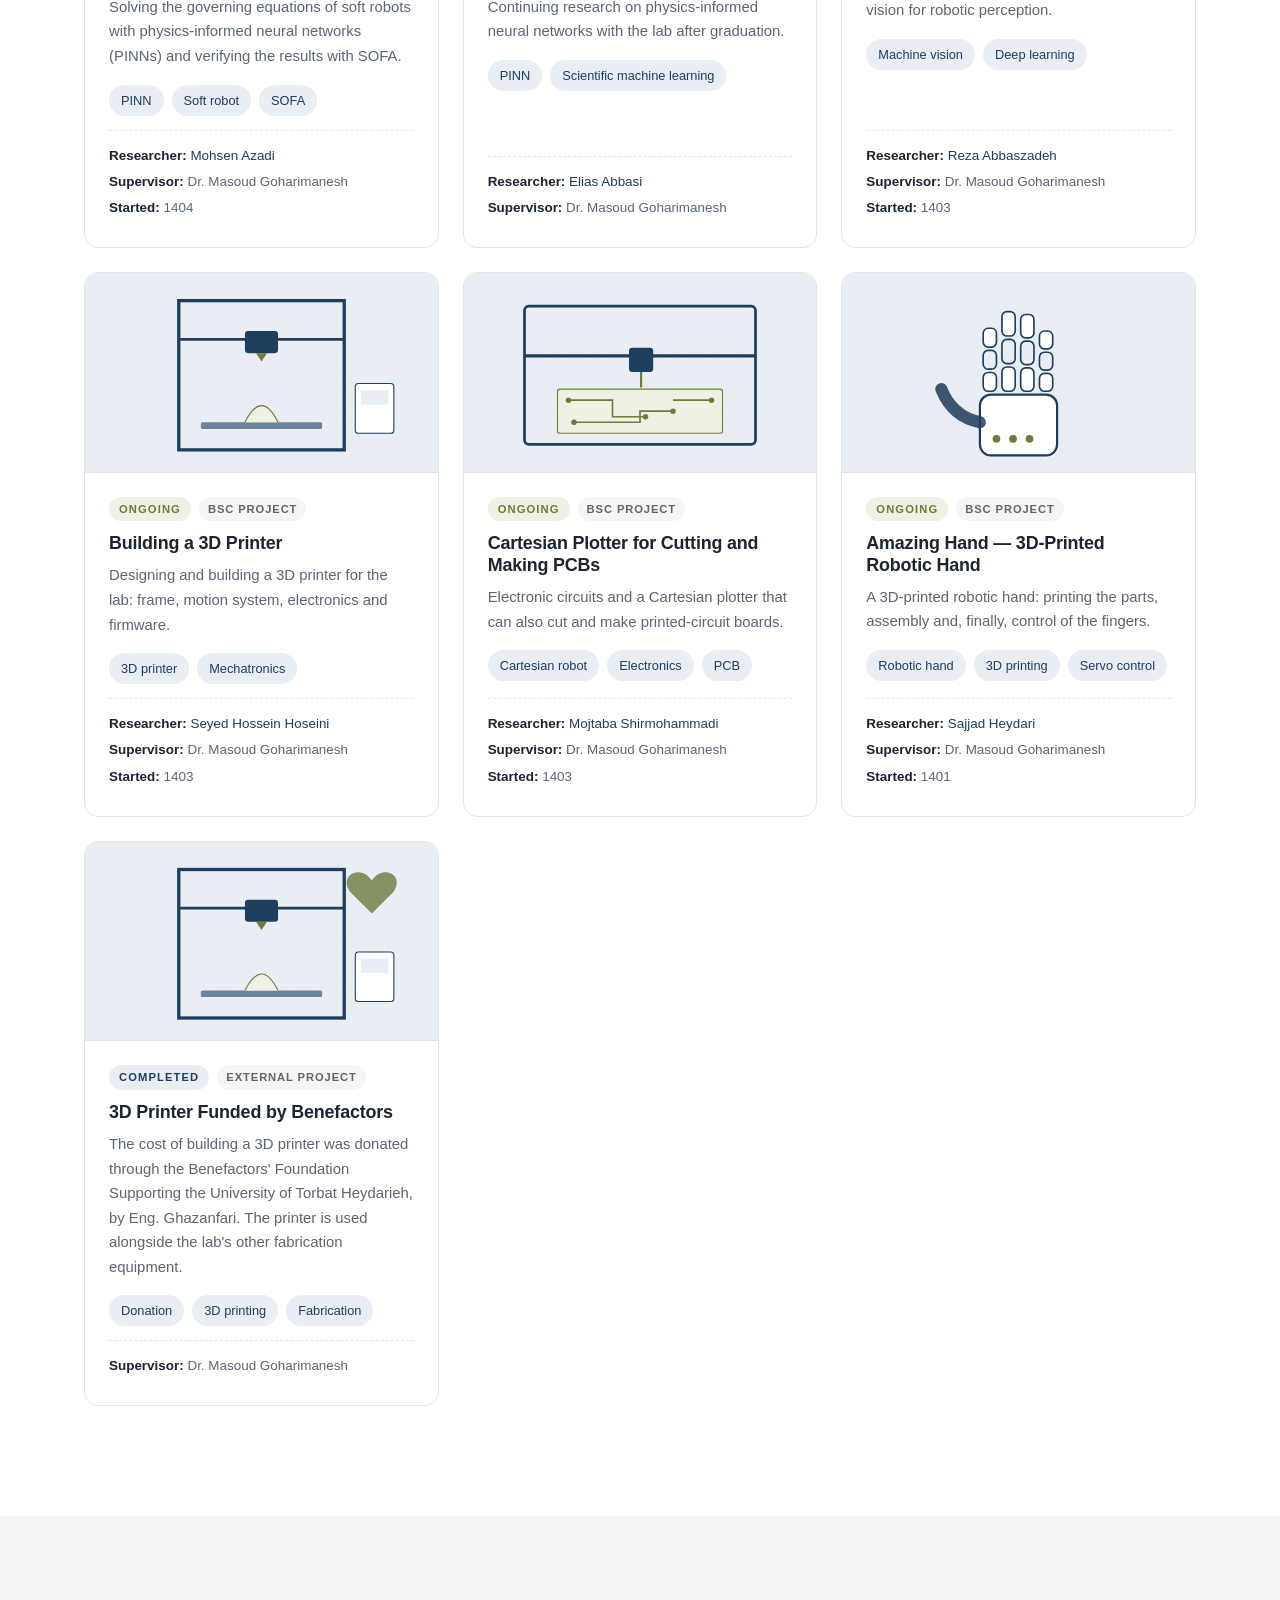
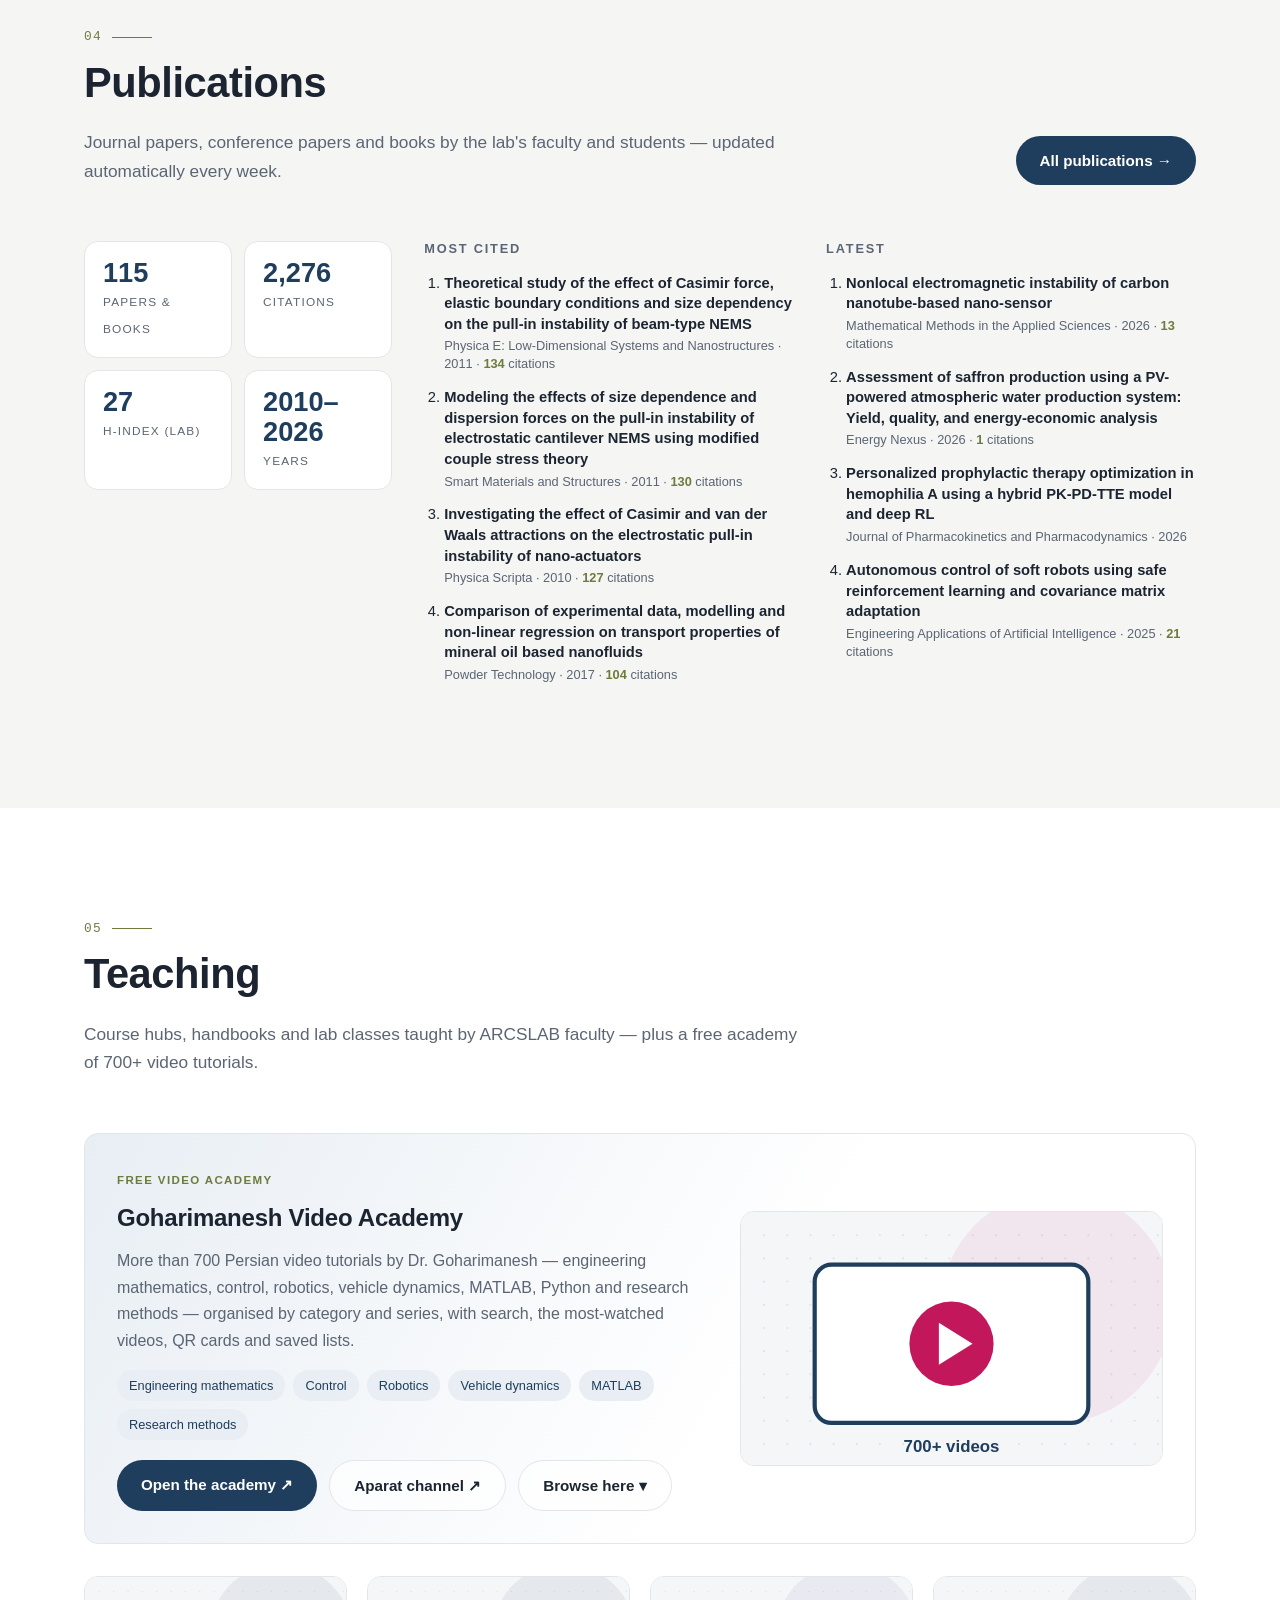
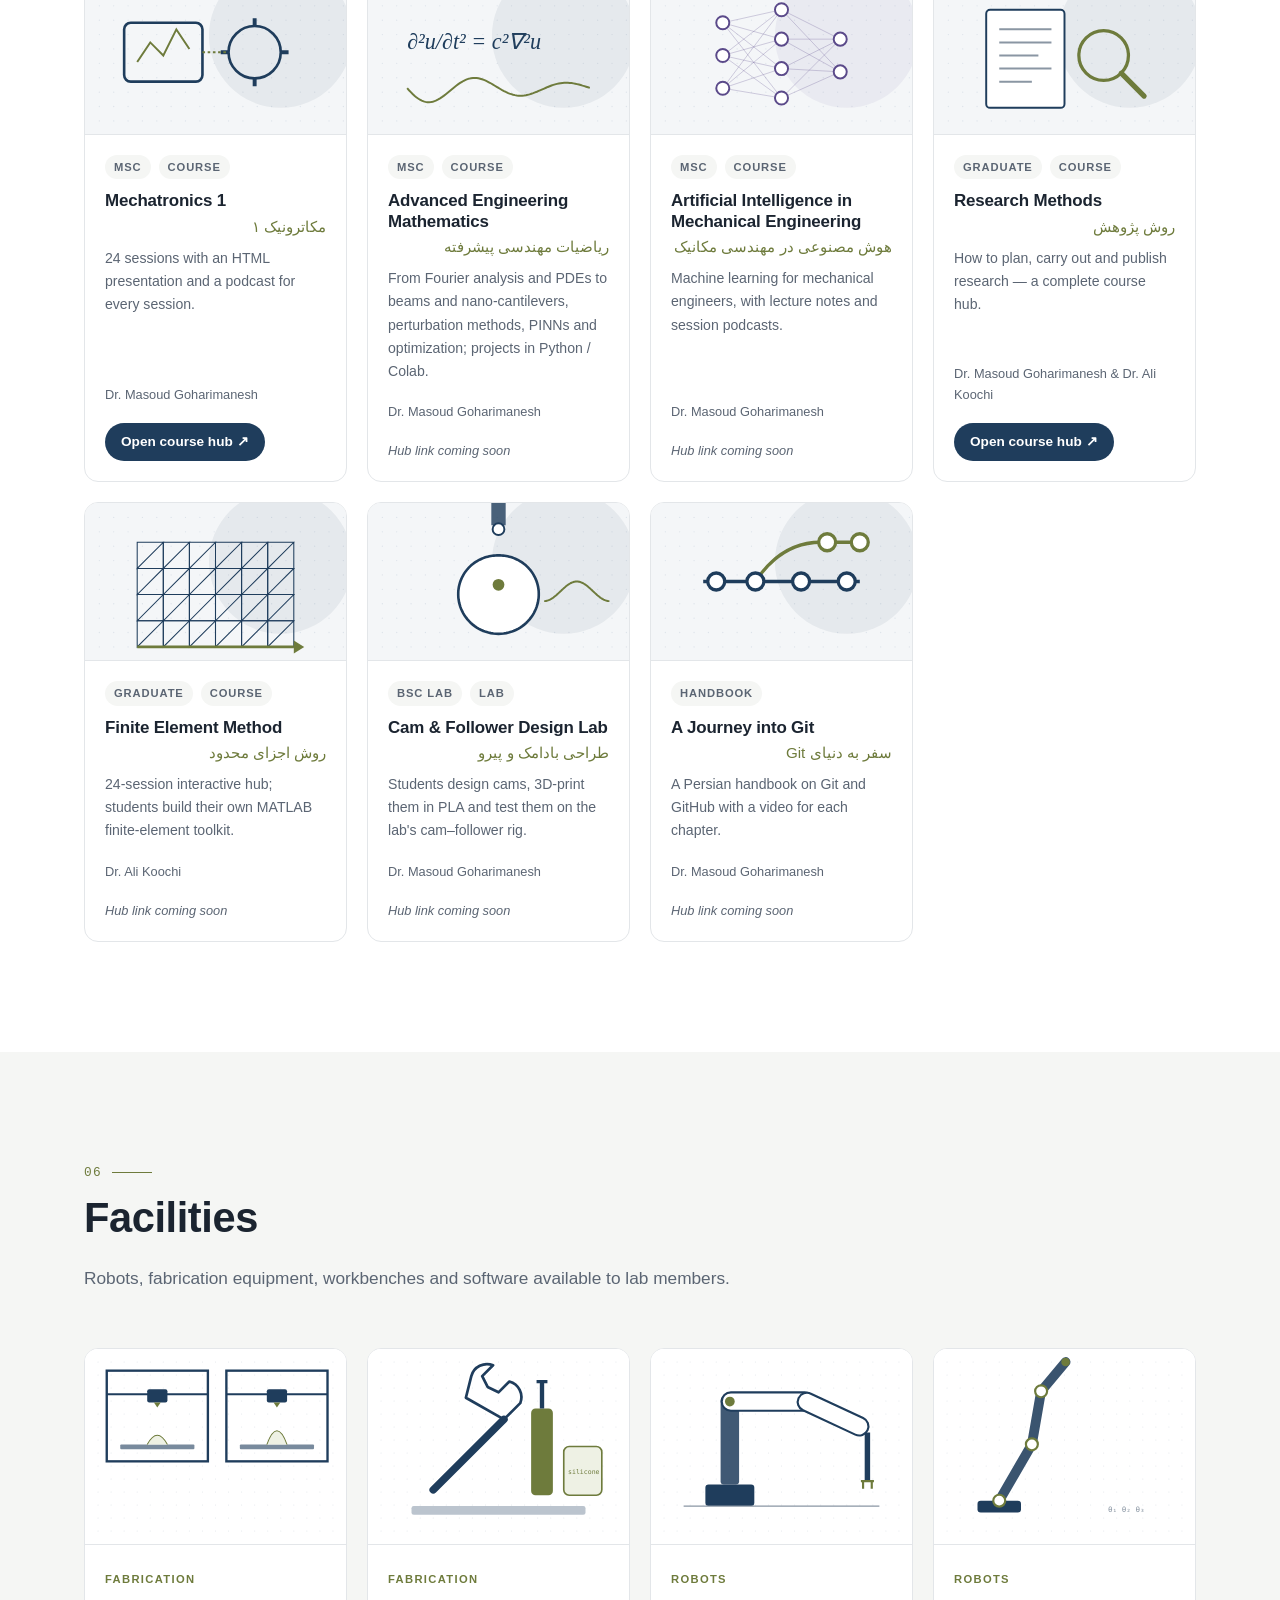
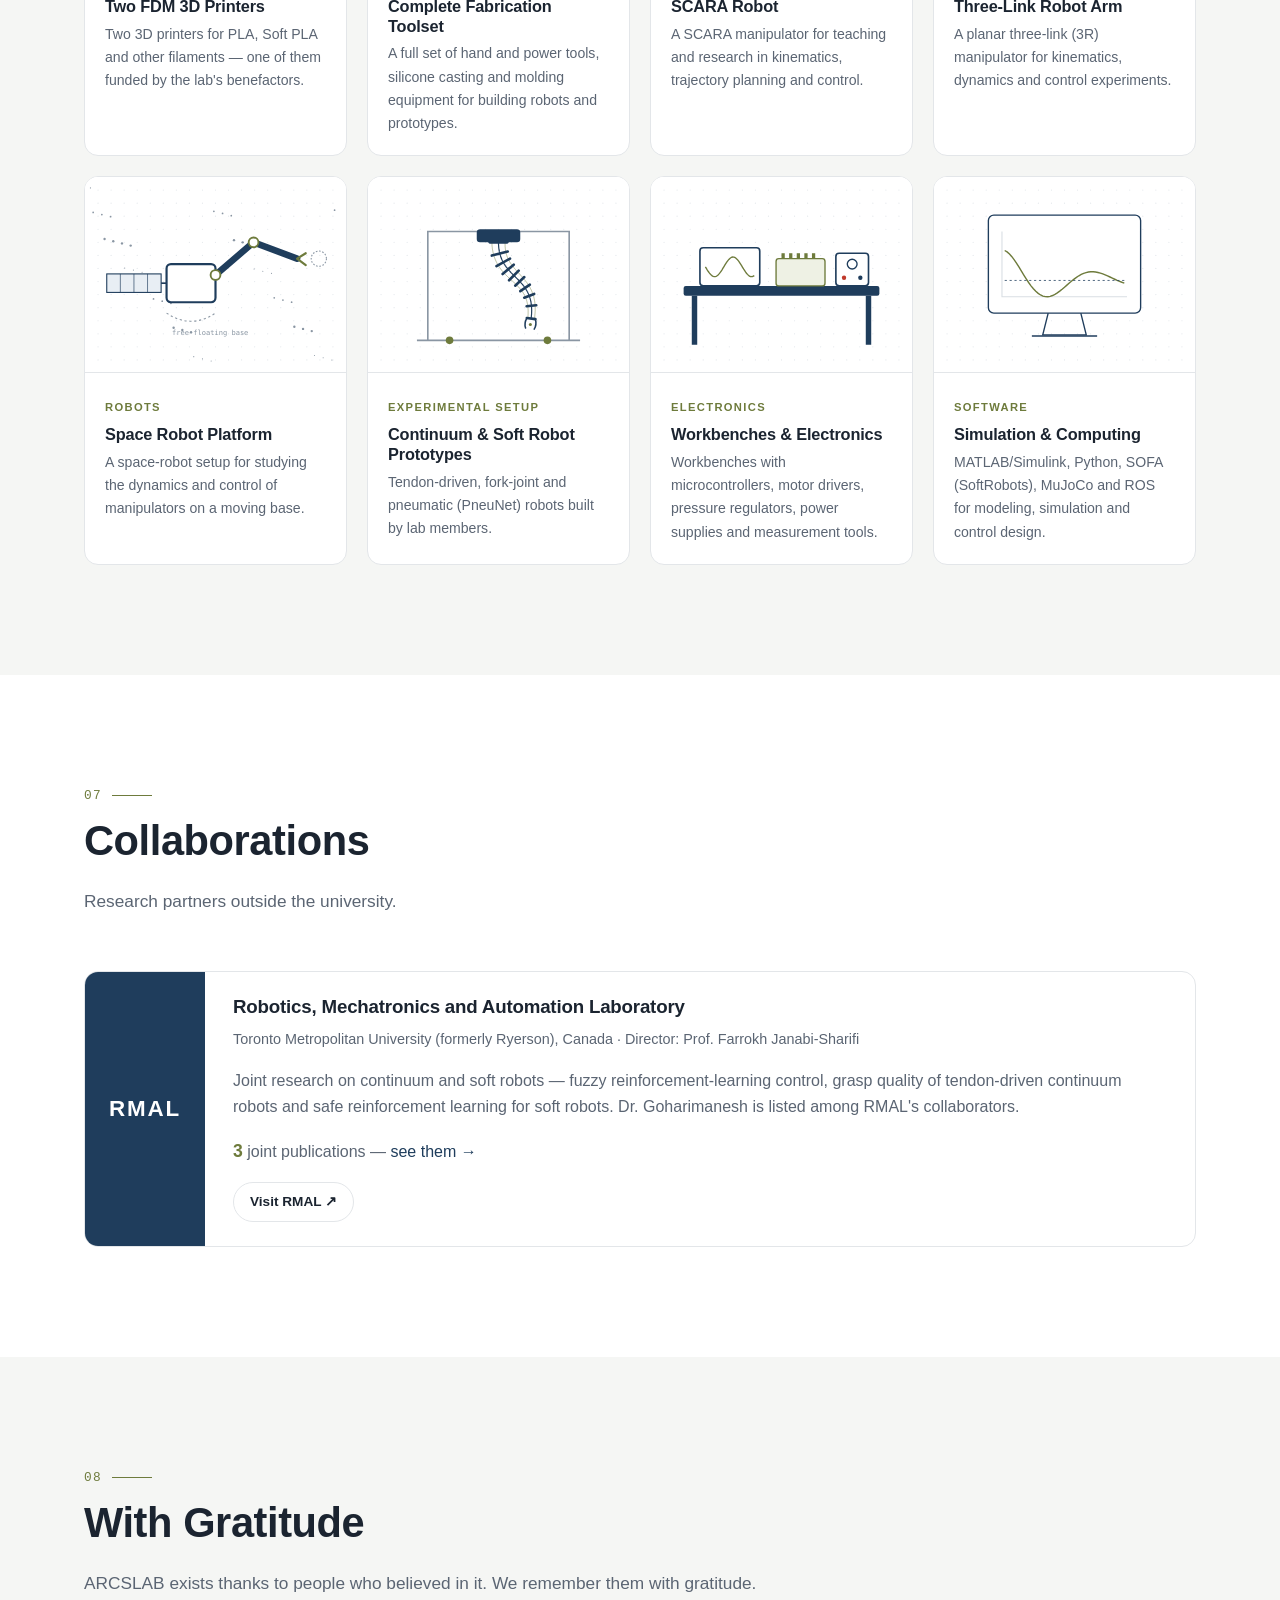
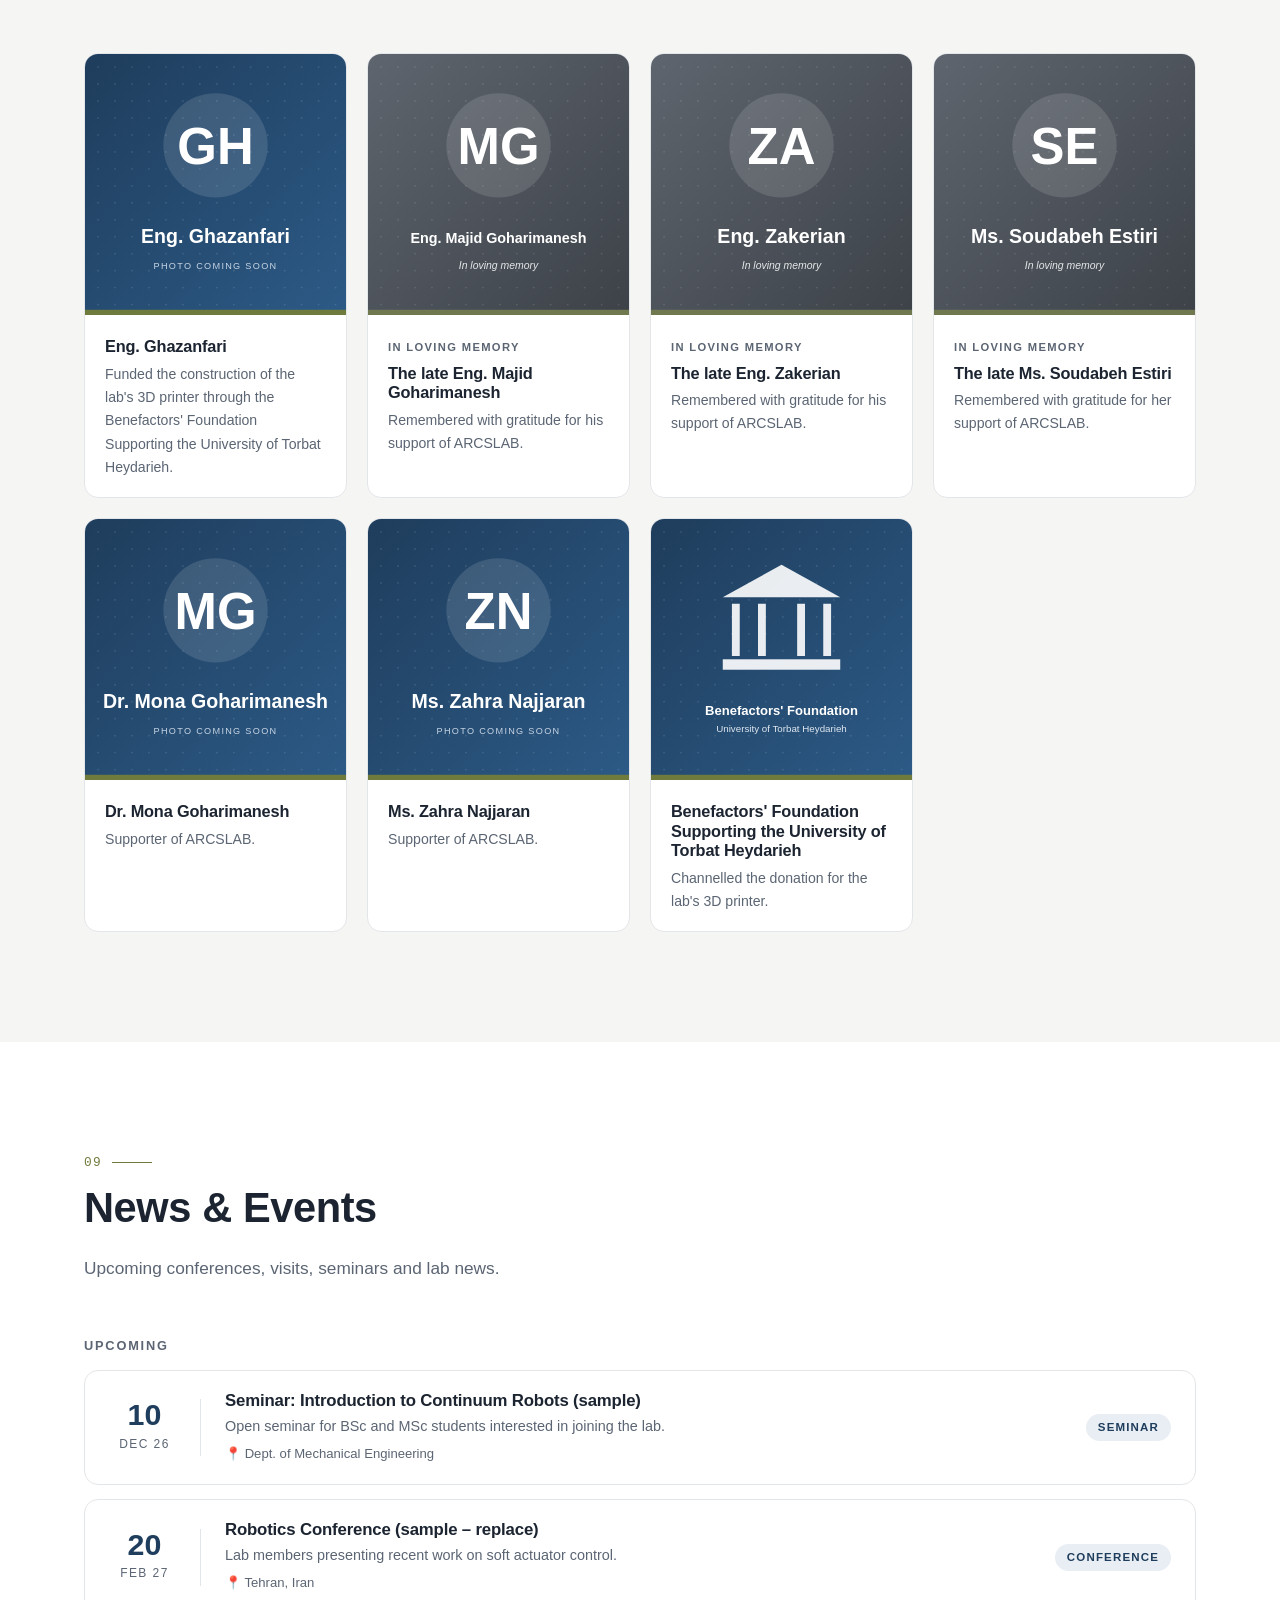
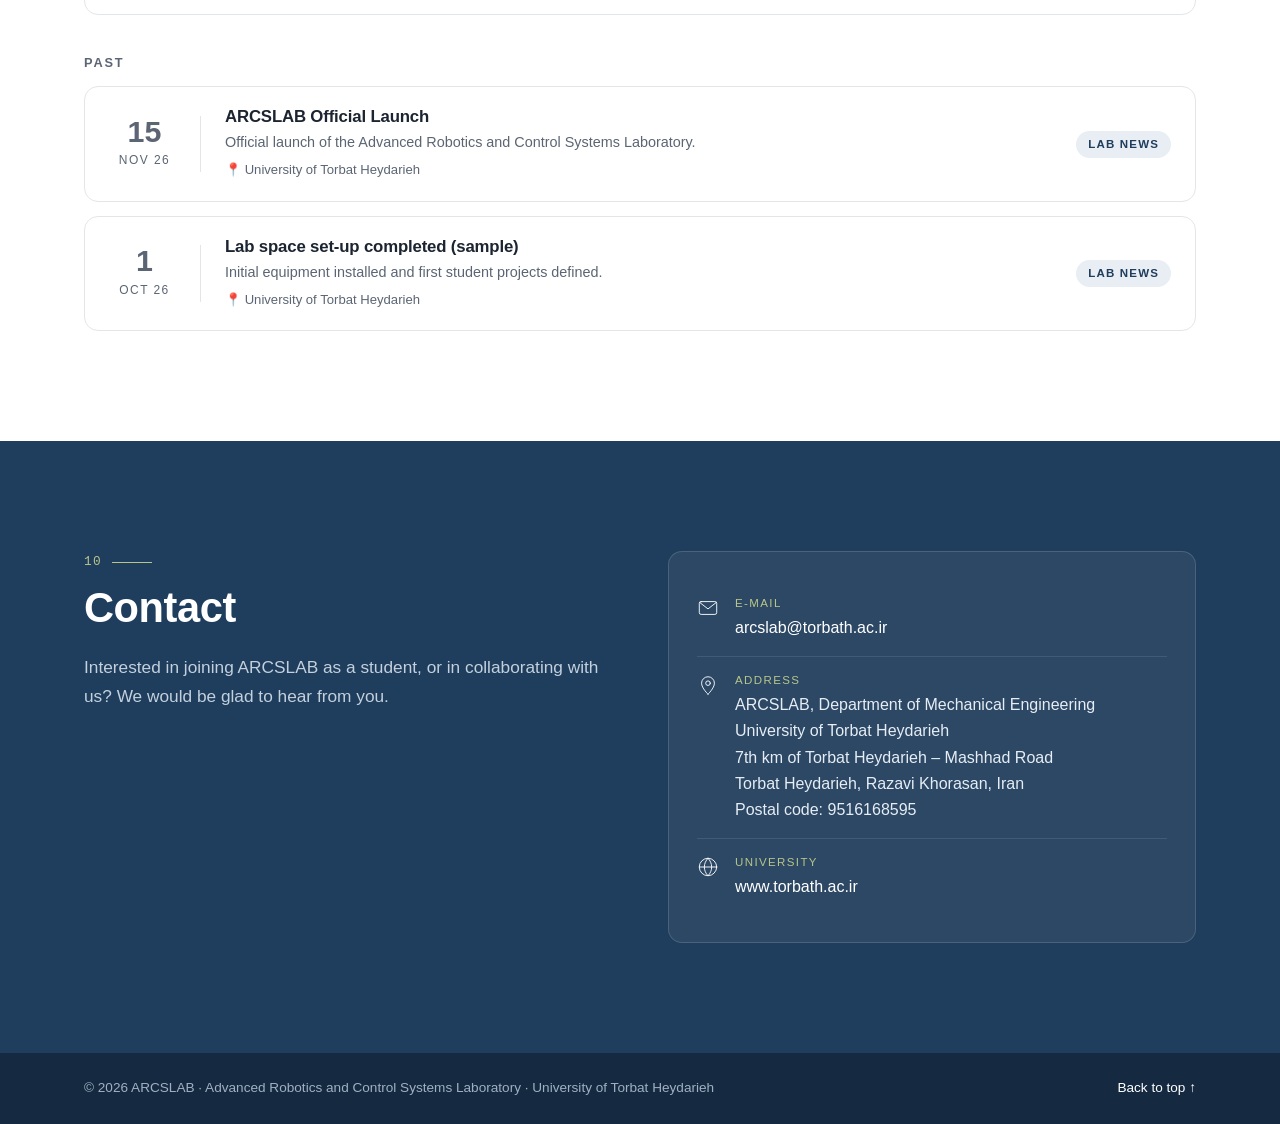
==== commit 491504fe: "Site is updated" ====
--- a/index.html
+++ b/index.html
@@ -2,15 +2,18 @@
 <!--
   ============================================================
   ARCSLAB — Advanced Robotics and Control Systems Laboratory
-  Main page (single-page website)
+  Home page
   ------------------------------------------------------------
-  HOW THIS PAGE WORKS (for non-programmers):
-  • This file holds the STRUCTURE of the page (sections, headings).
-  • The LOOK (colors, fonts, spacing) lives in  css/style.css
-  • The DATA (people, projects, facilities, events) lives in the
-    CSV files inside the  data/  folder. You normally only edit
-    those CSV files — the page updates itself automatically.
-  • js/main.js reads the CSV files and builds the cards.
+  HOW THIS WEBSITE WORKS (for non-programmers):
+  • Pages:  index.html (this page) · publications.html · profile.html
+  • LOOK  (colors, fonts, spacing) ......... css/style.css
+  • DATA  (everything that changes) ........ data/*.csv
+      team.csv  projects.csv  publications.csv  courses.csv
+      facilities.csv  benefactors.csv  collaborations.csv  events.csv
+    Edit those CSV files — the pages update themselves.
+  • Programs: js/common.js (shared), js/main.js (this page),
+    js/robot.js (the interactive robot), js/publications.js,
+    js/profile.js, js/qr.js (QR codes)
   ============================================================
 -->
 <html lang="en">
@@ -18,37 +21,31 @@
   <meta charset="UTF-8">
   <meta name="viewport" content="width=device-width, initial-scale=1.0">
   <title>ARCSLAB | Advanced Robotics and Control Systems Laboratory</title>
-  <meta name="description" content="ARCSLAB — Advanced Robotics and Control Systems Laboratory, Department of Mechanical Engineering, University of Torbat Heydarieh. Research on continuum and soft robots.">
-  <meta name="keywords" content="continuum robots, soft robotics, control systems, robotics lab, University of Torbat Heydarieh, ARCSLAB">
-
-  <!-- Social-media preview (when the link is shared) -->
+  <meta name="description" content="ARCSLAB — Advanced Robotics and Control Systems Laboratory, Department of Mechanical Engineering, University of Torbat Heydarieh. Continuum and soft robots, intelligent control, publications, teaching and open video tutorials.">
+  <meta name="keywords" content="continuum robots, soft robotics, control systems, robotics lab, University of Torbat Heydarieh, ARCSLAB, Goharimanesh">
   <meta property="og:title" content="ARCSLAB — Advancing Soft and Continuum Robotics">
   <meta property="og:description" content="Advanced Robotics and Control Systems Laboratory, University of Torbat Heydarieh.">
   <meta property="og:image" content="assets/images/hero/hero-continuum.svg">
-
   <link rel="icon" type="image/svg+xml" href="assets/images/logo/favicon.svg">
   <link rel="stylesheet" href="css/style.css">
 </head>
 
 <body>
 
-  <!-- ===================== 1. TOP NAVIGATION BAR ===================== -->
+  <!-- ===================== NAVIGATION ===================== -->
   <header class="site-header" id="top">
     <nav class="nav container" aria-label="Main navigation">
-      <a href="#home" class="brand" aria-label="ARCSLAB home">
+      <a href="index.html#home" class="brand" aria-label="ARCSLAB home">
         <img src="assets/images/logo/arcslab-logo.svg" alt="" width="34" height="34">
         <span>ARCS<b>LAB</b></span>
       </a>
-
-      <!-- "Hamburger" button: only visible on phones -->
-      <button class="nav-toggle" aria-label="Open menu" aria-expanded="false">
-        <span></span><span></span><span></span>
-      </button>
-
+      <button class="nav-toggle" aria-label="Open menu" aria-expanded="false"><span></span><span></span><span></span></button>
       <ul class="nav-links">
         <li><a href="#about">About</a></li>
         <li><a href="#people">People</a></li>
         <li><a href="#research">Research</a></li>
+        <li><a href="publications.html">Publications</a></li>
+        <li><a href="#teaching">Teaching</a></li>
         <li><a href="#facilities">Facilities</a></li>
         <li><a href="#news">News</a></li>
         <li><a href="#contact" class="nav-cta">Contact</a></li>
@@ -58,33 +55,66 @@
 
   <main>
 
-    <!-- ===================== 2. HERO / HOME ===================== -->
+    <!-- ===================== 1. HERO + INTERACTIVE ROBOT ===================== -->
     <section class="hero" id="home">
-      <!-- Background drawing of a continuum robot arm (assets/images/hero/) -->
-      <div class="hero-art" aria-hidden="true">
-        <img src="assets/images/hero/hero-continuum.svg" alt="">
-      </div>
-
-      <div class="container hero-content">
-        <p class="eyebrow">Department of Mechanical Engineering · University of Torbat Heydarieh</p>
-        <h1>ARCS<span>LAB</span></h1>
-        <p class="hero-full">Advanced Robotics and Control Systems Laboratory</p>
-        <p class="hero-tagline">Advancing Soft and Continuum Robotics</p>
-        <div class="hero-actions">
-          <a href="#research" class="btn btn-primary">Explore our research</a>
-          <a href="#people" class="btn btn-ghost">Meet the team</a>
-        </div>
-
-        <!-- Small live counters (filled automatically from the CSV files) -->
-        <ul class="hero-stats" aria-label="Lab at a glance">
-          <li><strong id="stat-people">–</strong><span>Members</span></li>
-          <li><strong id="stat-projects">–</strong><span>Active projects</span></li>
-          <li><strong id="stat-facilities">–</strong><span>Facilities</span></li>
-        </ul>
-      </div>
-    </section>
-
-    <!-- ===================== 3. ABOUT / MISSION & VISION ===================== -->
+      <div class="container hero-grid">
+        <div class="hero-content">
+          <p class="eyebrow">Department of Mechanical Engineering · University of Torbat Heydarieh</p>
+          <h1>ARCS<span>LAB</span></h1>
+          <p class="hero-full">Advanced Robotics and Control Systems Laboratory</p>
+          <p class="hero-tagline">Advancing Soft and Continuum Robotics</p>
+          <div class="hero-actions">
+            <a href="#research" class="btn btn-primary">Explore our research</a>
+            <a href="publications.html" class="btn btn-ghost">Publications</a>
+          </div>
+          <!-- counters are filled automatically from the CSV files -->
+          <ul class="hero-stats" aria-label="Lab at a glance">
+            <li><strong id="stat-people">–</strong><span>Members</span></li>
+            <li><strong id="stat-projects">–</strong><span>Active projects</span></li>
+            <li><strong id="stat-papers">–</strong><span>Papers</span></li>
+            <li><strong id="stat-citations">–</strong><span>Citations</span></li>
+          </ul>
+        </div>
+
+        <!-- Interactive continuum robot (js/robot.js) -->
+        <figure class="robot-card" aria-label="Interactive continuum robot simulator">
+          <figcaption class="robot-head">
+            <span><i class="live-dot"></i> Live · 3-section continuum robot</span>
+            <span class="robot-hint">click the canvas to steer</span>
+          </figcaption>
+          <canvas id="robotCanvas"></canvas>
+          <div class="robot-read">
+            <div><small>Tracking error</small><b id="rbErr">–</b></div>
+            <div><small>RMS error</small><b id="rbRms">–</b></div>
+            <div><small>Section bending</small><b id="rbBend">–</b></div>
+          </div>
+          <div class="robot-paths" role="group" aria-label="Choose a path">
+            <button class="chip-btn on" data-path="circle">◯ Circle</button>
+            <button class="chip-btn" data-path="square">▢ Square</button>
+            <button class="chip-btn" data-path="triangle">△ Triangle</button>
+            <button class="chip-btn" data-path="eight">∞ Figure-8</button>
+            <button class="chip-btn" data-path="mouse">✥ Follow pointer</button>
+          </div>
+          <div class="robot-sliders">
+            <label>Speed <b id="rbSpeedVal">8 s/lap</b><input type="range" id="rbSpeed" min="2" max="13" step="1" value="8" aria-label="Path speed"></label>
+            <label>Controller gain K<sub>p</sub> <b id="rbGainVal">6.0</b><input type="range" id="rbGain" min="0.5" max="15" step="0.5" value="6" aria-label="Controller gain"></label>
+          </div>
+          <div class="robot-actions">
+            <button class="chip-btn" id="rbPush">⇢ Push (disturbance)</button>
+            <button class="chip-btn" id="rbPause">❚❚ Pause</button>
+            <label class="robot-ff"><input type="checkbox" id="rbFF" checked> Feedforward</label>
+            <details class="robot-model"><summary>How it works</summary>
+              <p>Piecewise-constant-curvature model; the controller maps the tip error to curvature rates with a
+                damped least-squares Jacobian inverse, ẋ = ẋ<sub>d</sub> + K<sub>p</sub>(x<sub>d</sub> − x), plus a
+                null-space term that keeps the robot straight. Curvature and actuator speed are limited. Switch
+                <i>Feedforward</i> off to see how the gain K<sub>p</sub> alone decides the tracking error.</p>
+            </details>
+          </div>
+        </figure>
+      </div>
+    </section>
+
+    <!-- ===================== 2. ABOUT ===================== -->
     <section class="section" id="about">
       <div class="container">
         <header class="section-head">
@@ -96,161 +126,218 @@
             control methods that make them precise, safe and useful.
           </p>
         </header>
-
         <div class="about-grid">
           <article class="about-card">
             <img src="assets/images/icons/vision.svg" alt="" class="about-icon">
             <h3>Vision</h3>
-            <p>
-              To be a leading research hub in the region for soft and continuum
-              robotics, where rigorous mechanics and modern control theory meet
-              to create robots that work safely alongside people and inside
-              constrained, delicate environments.
-            </p>
+            <p>To be a leading research hub in the region for soft and continuum robotics, where rigorous
+              mechanics and modern control theory meet to create robots that work safely alongside people
+              and inside constrained, delicate environments.</p>
           </article>
-
           <article class="about-card">
             <img src="assets/images/icons/mission.svg" alt="" class="about-icon">
             <h3>Mission</h3>
             <ul class="tick-list">
-              <li>Develop accurate, real-time models of continuum and soft robots (Cosserat rods, constant-curvature and data-driven models).</li>
+              <li>Develop accurate, real-time models of continuum and soft robots (Cosserat rods, constant-curvature, PINN and data-driven models).</li>
               <li>Design robust, adaptive and learning-based controllers for highly nonlinear, under-actuated systems.</li>
-              <li>Build and test physical prototypes — tendon-driven, pneumatic and smart-material actuated.</li>
-              <li>Train the next generation of engineers through hands-on BSc and MSc research.</li>
+              <li>Build and test physical prototypes — tendon-driven, fork-joint, pneumatic and 3D-printed.</li>
+              <li>Train the next generation of engineers through hands-on BSc and MSc research and open teaching.</li>
             </ul>
           </article>
-
           <article class="about-card">
             <img src="assets/images/icons/focus.svg" alt="" class="about-icon">
             <h3>Research Themes</h3>
             <div class="chips">
-              <span class="chip">Continuum robots</span>
-              <span class="chip">Soft actuators</span>
-              <span class="chip">Nonlinear control</span>
-              <span class="chip">Modeling &amp; simulation</span>
-              <span class="chip">MEMS / NEMS</span>
-              <span class="chip">Aerial manipulation</span>
-              <span class="chip">Intelligent control</span>
-              <span class="chip">System identification</span>
+              <span class="chip">Continuum robots</span><span class="chip">Soft robots &amp; PneuNets</span>
+              <span class="chip">Cosserat rod models</span><span class="chip">Reinforcement learning</span>
+              <span class="chip">PINNs</span><span class="chip">SOFA &amp; MuJoCo</span>
+              <span class="chip">Vehicle dynamics</span><span class="chip">MEMS / NEMS control</span>
+              <span class="chip">3D printing</span>
             </div>
           </article>
         </div>
       </div>
     </section>
 
-    <!-- ===================== 4. PEOPLE (from data/team.csv) ===================== -->
+    <!-- ===================== 3. PEOPLE (data/team.csv) ===================== -->
     <section class="section section-alt" id="people">
       <div class="container">
         <header class="section-head">
           <p class="section-index">02</p>
           <h2>People</h2>
-          <p class="section-lead">Faculty, graduate and undergraduate researchers of ARCSLAB.</p>
-        </header>
-
-        <!-- Founders appear here as large profile cards -->
+          <p class="section-lead">Faculty, graduate and undergraduate researchers of ARCSLAB. Click a person to open the profile.</p>
+        </header>
         <div id="faculty-list" class="faculty-grid"></div>
-
-        <!-- Filter buttons for students -->
-        <div class="filter-bar" role="tablist" aria-label="Filter students">
+        <div class="filter-bar" role="group" aria-label="Filter students">
           <button class="filter-btn active" data-filter="all">All students</button>
           <button class="filter-btn" data-filter="phd">PhD</button>
           <button class="filter-btn" data-filter="msc">MSc</button>
           <button class="filter-btn" data-filter="bsc">BSc</button>
           <button class="filter-btn" data-filter="alumni">Alumni</button>
         </div>
-
-        <!-- Students appear here as small cards -->
         <div id="student-list" class="people-grid"></div>
       </div>
     </section>
 
-    <!-- ===================== 5. RESEARCH / PROJECTS (from data/projects.csv) ===================== -->
+    <!-- ===================== 4. RESEARCH / PROJECTS (data/projects.csv) ===================== -->
     <section class="section" id="research">
       <div class="container">
         <header class="section-head">
           <p class="section-index">03</p>
           <h2>Research &amp; Projects</h2>
-          <p class="section-lead">Ongoing and completed projects, each led by a student researcher under faculty supervision.</p>
-        </header>
+          <p class="section-lead">Theses, student projects and external projects — each linked to the researcher's profile.</p>
+        </header>
+        <div class="filter-bar" id="project-filters" role="group" aria-label="Filter projects">
+          <button class="filter-btn active" data-filter="all">All</button>
+          <button class="filter-btn" data-filter="MSc thesis">MSc theses</button>
+          <button class="filter-btn" data-filter="BSc project">BSc projects</button>
+          <button class="filter-btn" data-filter="External project">External</button>
+        </div>
         <div id="project-list" class="project-grid"></div>
       </div>
     </section>
 
-    <!-- ===================== 6. FACILITIES (from data/facilities.csv) ===================== -->
+    <!-- ===================== 5. PUBLICATIONS TEASER (data/publications.csv) ===================== -->
+    <section class="section section-alt" id="publications">
+      <div class="container">
+        <header class="section-head section-head-row">
+          <div>
+            <p class="section-index">04</p>
+            <h2>Publications</h2>
+            <p class="section-lead">Journal papers, conference papers and books by the lab's faculty and students — updated automatically every week.</p>
+          </div>
+          <a class="btn btn-primary" href="publications.html">All publications →</a>
+        </header>
+        <div class="pub-teaser">
+          <div class="stat-tiles" id="pub-stats"></div>
+          <div>
+            <h3 class="sub-head">Most cited</h3>
+            <ol class="mini-pubs" id="pub-top"></ol>
+          </div>
+          <div>
+            <h3 class="sub-head">Latest</h3>
+            <ol class="mini-pubs" id="pub-latest"></ol>
+          </div>
+        </div>
+      </div>
+    </section>
+
+    <!-- ===================== 6. TEACHING (data/courses.csv) ===================== -->
+    <section class="section" id="teaching">
+      <div class="container">
+        <header class="section-head">
+          <p class="section-index">05</p>
+          <h2>Teaching</h2>
+          <p class="section-lead">Course hubs, handbooks and lab classes taught by ARCSLAB faculty — plus a free academy of 700+ video tutorials.</p>
+        </header>
+
+        <!-- Aparat video academy -->
+        <article class="academy">
+          <div class="academy-text">
+            <span class="role-tag">Free video academy</span>
+            <h3>Goharimanesh Video Academy</h3>
+            <p>More than 700 Persian video tutorials by Dr. Goharimanesh — engineering mathematics, control,
+              robotics, vehicle dynamics, MATLAB, Python and research methods — organised by category and series,
+              with search, the most-watched videos, QR cards and saved lists.</p>
+            <div class="chips">
+              <span class="chip">Engineering mathematics</span><span class="chip">Control</span><span class="chip">Robotics</span>
+              <span class="chip">Vehicle dynamics</span><span class="chip">MATLAB</span><span class="chip">Research methods</span>
+            </div>
+            <div class="hero-actions">
+              <a class="btn btn-primary" href="https://goharimanesh.github.io/aparat-academy/" target="_blank" rel="noopener">Open the academy ↗</a>
+              <a class="btn btn-ghost" href="https://www.aparat.com/goharimanesh" target="_blank" rel="noopener">Aparat channel ↗</a>
+              <button class="btn btn-ghost" id="academy-toggle" aria-expanded="false">Browse here ▾</button>
+            </div>
+          </div>
+          <img src="assets/images/teaching/aparat-academy.svg" alt="" class="academy-img">
+          <div class="academy-frame" id="academy-frame" hidden></div>
+        </article>
+
+        <div id="course-list" class="course-grid"></div>
+      </div>
+    </section>
+
+    <!-- ===================== 7. FACILITIES (data/facilities.csv) ===================== -->
     <section class="section section-alt" id="facilities">
       <div class="container">
         <header class="section-head">
-          <p class="section-index">04</p>
+          <p class="section-index">06</p>
           <h2>Facilities</h2>
-          <p class="section-lead">Equipment, software and workspace available to lab members.</p>
+          <p class="section-lead">Robots, fabrication equipment, workbenches and software available to lab members.</p>
         </header>
         <div id="facility-list" class="facility-grid"></div>
       </div>
     </section>
 
-    <!-- ===================== 7. NEWS & EVENTS (from data/events.csv) ===================== -->
+    <!-- ===================== 8. COLLABORATIONS (data/collaborations.csv) ===================== -->
+    <section class="section" id="collaborations">
+      <div class="container">
+        <header class="section-head">
+          <p class="section-index">07</p>
+          <h2>Collaborations</h2>
+          <p class="section-lead">Research partners outside the university.</p>
+        </header>
+        <div id="collab-list" class="collab-grid"></div>
+      </div>
+    </section>
+
+    <!-- ===================== 9. WITH GRATITUDE (data/benefactors.csv) ===================== -->
+    <section class="section section-alt section-gratitude" id="gratitude">
+      <div class="container">
+        <header class="section-head">
+          <p class="section-index">08</p>
+          <h2>With Gratitude</h2>
+          <p class="section-lead">ARCSLAB exists thanks to people who believed in it. We remember them with gratitude.</p>
+        </header>
+        <div id="benefactor-list" class="benefactor-grid"></div>
+      </div>
+    </section>
+
+    <!-- ===================== 10. NEWS & EVENTS (data/events.csv) ===================== -->
     <section class="section" id="news">
       <div class="container">
         <header class="section-head">
-          <p class="section-index">05</p>
+          <p class="section-index">09</p>
           <h2>News &amp; Events</h2>
           <p class="section-lead">Upcoming conferences, visits, seminars and lab news.</p>
         </header>
-
         <h3 class="sub-head">Upcoming</h3>
         <div id="events-upcoming" class="event-list"></div>
-
         <h3 class="sub-head">Past</h3>
         <div id="events-past" class="event-list event-list-past"></div>
       </div>
     </section>
 
-    <!-- ===================== 8. CONTACT ===================== -->
+    <!-- ===================== 11. CONTACT ===================== -->
     <section class="section section-dark" id="contact">
       <div class="container contact-grid">
         <div>
-          <p class="section-index">06</p>
+          <p class="section-index">10</p>
           <h2>Contact</h2>
-          <p class="section-lead">
-            Interested in joining ARCSLAB as a student, or in collaborating with us?
-            We would be glad to hear from you.
-          </p>
-        </div>
-
-        <!-- Edit the e-mail and address below directly -->
+          <p class="section-lead">Interested in joining ARCSLAB as a student, or in collaborating with us? We would be glad to hear from you.</p>
+        </div>
         <address class="contact-card">
           <div class="contact-row">
             <img src="assets/images/icons/mail.svg" alt="">
-            <div>
-              <span class="label">E-mail</span>
+            <div><span class="label">E-mail</span>
               <!-- TODO: replace with the official lab e-mail -->
-              <a href="mailto:arcslab@torbath.ac.ir">arcslab@torbath.ac.ir</a>
-            </div>
+              <a href="mailto:arcslab@torbath.ac.ir">arcslab@torbath.ac.ir</a></div>
           </div>
           <div class="contact-row">
             <img src="assets/images/icons/pin.svg" alt="">
-            <div>
-              <span class="label">Address</span>
-              ARCSLAB, Department of Mechanical Engineering<br>
-              University of Torbat Heydarieh<br>
-              7th km of Torbat Heydarieh – Mashhad Road<br>
-              Torbat Heydarieh, Razavi Khorasan, Iran<br>
-              Postal code: 9516168595
-            </div>
+            <div><span class="label">Address</span>
+              ARCSLAB, Department of Mechanical Engineering<br>University of Torbat Heydarieh<br>
+              7th km of Torbat Heydarieh – Mashhad Road<br>Torbat Heydarieh, Razavi Khorasan, Iran<br>Postal code: 9516168595</div>
           </div>
           <div class="contact-row">
             <img src="assets/images/icons/web.svg" alt="">
-            <div>
-              <span class="label">University</span>
-              <a href="https://www.torbath.ac.ir" target="_blank" rel="noopener">www.torbath.ac.ir</a>
-            </div>
+            <div><span class="label">University</span><a href="https://www.torbath.ac.ir" target="_blank" rel="noopener">www.torbath.ac.ir</a></div>
           </div>
         </address>
       </div>
     </section>
   </main>
 
-  <!-- ===================== FOOTER ===================== -->
   <footer class="site-footer">
     <div class="container footer-inner">
       <p>© <span id="year"></span> ARCSLAB · Advanced Robotics and Control Systems Laboratory · University of Torbat Heydarieh</p>
@@ -258,6 +345,8 @@
     </div>
   </footer>
 
+  <script src="js/common.js"></script>
+  <script src="js/robot.js"></script>
   <script src="js/main.js"></script>
 </body>
 </html>
--- a/css/style.css
+++ b/css/style.css
@@ -357,3 +357,236 @@
   .event-date { padding-right: 14px; }
   .event-type { grid-column: 2; justify-self: start; }
 }
+
+/* ==========================================================
+   v2 ADDITIONS — interactive robot, profiles, publications,
+   teaching, collaborations, gratitude (same colors & fonts)
+   ========================================================== */
+[hidden] { display: none !important; }
+.muted { color: var(--ink-soft); }
+.btn-sm { padding: 8px 16px; font-size: .85rem; }
+
+/* ---- hero with robot ---- */
+.hero { min-height: 0; }
+.hero-grid { display: grid; grid-template-columns: 1fr 1.05fr; gap: 48px; align-items: center; padding: 56px 24px 64px; }
+.hero-content { padding: 0; }
+.hero-stats { flex-wrap: wrap; gap: 28px 36px; margin-top: 44px; }
+.robot-card { margin: 0; background: #fff; border: 1px solid var(--line); border-radius: 20px; padding: 16px; box-shadow: var(--shadow); }
+.robot-head { display: flex; justify-content: space-between; align-items: center; font-family: var(--mono); font-size: .76rem; color: var(--ink-soft); margin-bottom: 10px; gap: 8px; }
+.live-dot { display: inline-block; width: 8px; height: 8px; border-radius: 50%; background: var(--olive); margin-right: 6px; animation: pulse 1.6s infinite; }
+@keyframes pulse { 50% { opacity: .3; } }
+.robot-hint { color: var(--olive); }
+#robotCanvas { width: 100%; height: 360px; display: block; border-radius: 14px; background: #fbfcfd; border: 1px solid var(--line); cursor: crosshair; touch-action: none; }
+.robot-read { display: grid; grid-template-columns: 1fr 1fr 1.4fr; gap: 8px; margin: 12px 0; }
+.robot-read div { background: var(--bg-alt); border-radius: 10px; padding: 7px 10px; }
+.robot-read small { display: block; font-size: .64rem; text-transform: uppercase; letter-spacing: .08em; color: var(--ink-soft); }
+.robot-read b { font-family: var(--mono); font-size: .92rem; color: var(--accent); }
+.robot-paths, .robot-actions { display: flex; flex-wrap: wrap; gap: 6px; align-items: center; }
+.chip-btn { font: inherit; font-size: .8rem; padding: 6px 12px; border-radius: 999px; border: 1px solid var(--line); background: #fff; color: var(--ink); cursor: pointer; transition: .2s; }
+.chip-btn:hover { border-color: var(--accent); color: var(--accent); }
+.chip-btn.on { background: var(--accent); border-color: var(--accent); color: #fff; }
+.robot-sliders { display: grid; grid-template-columns: 1fr 1fr; gap: 14px; margin: 12px 0; }
+.robot-sliders label { font-size: .8rem; color: var(--ink-soft); display: block; }
+.robot-sliders b { font-family: var(--mono); color: var(--olive); float: right; }
+.robot-sliders input { width: 100%; accent-color: var(--accent); }
+.robot-model { flex-basis: 100%; font-size: .8rem; color: var(--ink-soft); margin-top: 4px; }
+.robot-model summary { cursor: pointer; color: var(--accent); }
+
+/* ---- shared bits ---- */
+.clamp-4 { display: -webkit-box; -webkit-line-clamp: 4; -webkit-box-orient: vertical; overflow: hidden; }
+.more-link { display: inline-block; margin-top: 14px; font-size: .88rem; font-weight: 600; }
+.faculty-card h3 a { color: var(--ink); }
+.faculty-card .photo { display: block; }
+.student-card { position: relative; }
+.student-card h4 a { color: var(--ink); }
+.stretched::after { content: ""; position: absolute; inset: 0; }
+.card-more { font-size: .8rem; color: var(--accent); font-weight: 600; }
+.student-card:hover .card-more { text-decoration: underline; }
+.tag-row { display: flex; gap: 8px; flex-wrap: wrap; align-items: center; margin-bottom: 12px; }
+.tag-row .status { margin: 0; }
+.kind { font-size: .7rem; font-weight: 600; text-transform: uppercase; letter-spacing: .08em; color: var(--ink-soft); background: var(--bg-alt); padding: 3px 9px; border-radius: 999px; }
+.status-external { background: #f4eee4; color: #8a6a2f; }
+.section-head-row { display: flex; justify-content: space-between; align-items: flex-end; gap: 20px; flex-wrap: wrap; max-width: none; }
+.section-head-row > div { max-width: 720px; }
+.section-tight { padding-top: 48px; }
+.block-title, .section .block-title { font-size: 1.35rem; font-weight: 700; margin: 48px 0 18px; }
+.block-title small { color: var(--ink-soft); font-weight: 500; font-size: .8em; }
+.empty { color: var(--ink-soft); font-style: italic; }
+
+/* ---- stat tiles & publication teaser ---- */
+.stat-tiles { display: grid; grid-template-columns: repeat(auto-fit, minmax(130px, 1fr)); gap: 12px; }
+.stat-tile { background: #fff; border: 1px solid var(--line); border-radius: 14px; padding: 16px 18px; }
+.stat-tile strong { display: block; font-size: 1.7rem; font-weight: 700; color: var(--accent); line-height: 1.1; }
+.stat-tile span { font-size: .74rem; text-transform: uppercase; letter-spacing: .1em; color: var(--ink-soft); }
+.stat-tiles.small { margin-top: 20px; max-width: 460px; }
+.stat-tiles.small strong { font-size: 1.4rem; }
+.pub-teaser { display: grid; grid-template-columns: 1fr 1.2fr 1.2fr; gap: 32px; align-items: start; }
+.pub-teaser .stat-tiles { grid-template-columns: 1fr 1fr; }
+.pub-teaser .sub-head { margin-top: 0; }
+.mini-pubs { margin: 0; padding-left: 20px; }
+.mini-pubs li { margin-bottom: 14px; font-size: .92rem; line-height: 1.4; }
+.mini-pubs li a { color: var(--ink); font-weight: 600; }
+.mini-pubs li a:hover { color: var(--accent); }
+.mini-pubs li span { display: block; font-size: .8rem; color: var(--ink-soft); margin-top: 3px; }
+.mini-pubs li b { color: var(--olive); }
+
+/* ---- teaching ---- */
+.academy { display: grid; grid-template-columns: 1.4fr 1fr; gap: 32px; align-items: center; background: linear-gradient(120deg, var(--accent-soft), #fff 60%); border: 1px solid var(--line); border-radius: var(--radius); padding: 32px; margin-bottom: 32px; }
+.academy h3 { font-size: 1.5rem; margin: 8px 0 10px; }
+.academy p { color: var(--ink-soft); }
+.academy .hero-actions { margin-top: 20px; }
+.academy-img { width: 100%; border-radius: 14px; border: 1px solid var(--line); }
+.academy-frame { grid-column: 1 / -1; }
+.academy-frame iframe { width: 100%; height: 640px; border: 1px solid var(--line); border-radius: 14px; background: #fff; }
+.course-grid { display: grid; grid-template-columns: repeat(auto-fill, minmax(260px, 1fr)); gap: 20px; }
+.course-card { display: flex; flex-direction: column; }
+.course-card .thumb { aspect-ratio: 5 / 3; border-bottom: 1px solid var(--line); background: var(--bg-alt); }
+.course-card .thumb img { width: 100%; height: 100%; object-fit: cover; }
+.course-card .body { padding: 20px; display: flex; flex-direction: column; flex: 1; }
+.course-card h3 { font-size: 1.06rem; margin-bottom: 2px; }
+.course-card .fa { margin: 0 0 8px; color: var(--olive); font-size: .95rem; font-family: Tahoma, "Vazirmatn", sans-serif; }
+.course-card p { font-size: .88rem; color: var(--ink-soft); margin: 0 0 10px; }
+.course-card .instructor { font-size: .8rem; margin-top: auto; padding-top: 8px; }
+.course-card .btn, .course-card .soon { align-self: flex-start; margin-top: 8px; }
+.soon { font-size: .8rem; color: var(--ink-soft); font-style: italic; }
+
+/* ---- collaborations & gratitude ---- */
+.collab-grid { display: grid; gap: 20px; }
+.collab-card { display: grid; grid-template-columns: 120px 1fr; align-items: stretch; }
+.collab-badge { background: var(--accent); color: #fff; display: grid; place-items: center; font-weight: 800; font-size: 1.4rem; letter-spacing: .08em; }
+.collab-card .body { padding: 24px 28px; }
+.collab-card p { color: var(--ink-soft); }
+.collab-card .joint b { color: var(--olive); font-size: 1.1rem; }
+.benefactor-grid { display: grid; grid-template-columns: repeat(auto-fill, minmax(230px, 1fr)); gap: 20px; }
+.benefactor-card img { width: 100%; aspect-ratio: 1; object-fit: cover; }
+.benefactor-card .body { padding: 18px 20px; }
+.benefactor-card h3 { font-size: 1.02rem; margin: 4px 0 6px; }
+.benefactor-card p { font-size: .88rem; color: var(--ink-soft); margin: 0; }
+.benefactor-card.memoriam img { filter: grayscale(.35); }
+.memo { font-size: .7rem; text-transform: uppercase; letter-spacing: .12em; color: var(--ink-soft); font-weight: 700; }
+
+/* ---- page hero (publications & profile) ---- */
+.page-hero { padding: 64px 0 40px; background: radial-gradient(900px 400px at 85% 0%, var(--accent-soft), transparent 70%), radial-gradient(700px 400px at 0% 100%, var(--olive-soft), transparent 60%), var(--bg); border-bottom: 1px solid var(--line); }
+.page-hero h1 { font-size: clamp(2.2rem, 5vw, 3.2rem); font-weight: 800; }
+.page-hero .section-lead { max-width: 760px; margin-bottom: 24px; }
+.scope { display: flex; flex-wrap: wrap; gap: 8px; margin-bottom: 20px; }
+
+/* ---- charts ---- */
+.chart-row { display: grid; grid-template-columns: 1fr 1fr; gap: 20px; }
+.chart-card { margin: 0; background: #fff; border: 1px solid var(--line); border-radius: var(--radius); padding: 18px 18px 8px; }
+.chart-card figcaption { display: flex; justify-content: space-between; gap: 10px; flex-wrap: wrap; font-size: .9rem; margin-bottom: 6px; }
+.chart-card figcaption span { color: var(--ink-soft); font-size: .78rem; }
+.chart svg { width: 100%; height: auto; display: block; }
+.chart .grid { stroke: #eef1f4; stroke-width: 1; }
+.chart .axis { stroke: #c9d0d8; stroke-width: 1; }
+.chart .tick { font: 11px var(--font); fill: var(--ink-soft); }
+.chart .bar.hover path { opacity: .75; }
+.chart-tip { position: fixed; pointer-events: none; opacity: 0; background: var(--ink); color: #fff; font-size: .8rem; padding: 5px 10px; border-radius: 8px; z-index: 80; transition: opacity .1s; white-space: nowrap; }
+.chart-table { margin-top: 10px; font-size: .85rem; }
+.chart-table summary { cursor: pointer; color: var(--accent); }
+.chart-table table { border-collapse: collapse; margin-top: 10px; }
+.chart-table th, .chart-table td { padding: 4px 14px; border-bottom: 1px solid var(--line); text-align: right; }
+
+/* ---- most cited ---- */
+.top-cited { list-style: none; padding: 0; margin: 0; display: grid; gap: 12px; }
+.top-item { display: grid; grid-template-columns: 34px 96px 1fr auto; gap: 16px; align-items: center; background: #fff; border: 1px solid var(--line); border-radius: 14px; padding: 12px 18px 12px 12px; }
+.top-item .rank { font-size: 1.5rem; font-weight: 800; color: var(--olive); text-align: center; }
+.top-item img { width: 96px; height: 64px; object-fit: cover; border-radius: 8px; border: 1px solid var(--line); }
+.top-item .t { font-weight: 600; color: var(--ink); line-height: 1.35; display: block; }
+.top-item .a, .top-item .v { display: block; font-size: .8rem; color: var(--ink-soft); margin-top: 3px; }
+.top-item .cites { text-align: right; font-size: .78rem; color: var(--ink-soft); white-space: nowrap; }
+.top-item .cites b { display: block; font-size: 1.5rem; color: var(--accent); }
+
+/* ---- publication list ---- */
+.pub-controls { display: grid; grid-template-columns: 1fr auto auto auto; gap: 10px; }
+.pub-controls input, .pub-controls select { font: inherit; font-size: .92rem; padding: 11px 14px; border: 1px solid var(--line); border-radius: 12px; background: #fff; color: var(--ink); }
+.pub-controls input:focus, .pub-controls select:focus { outline: 2px solid var(--accent); outline-offset: 1px; }
+.cat-chips { display: flex; flex-wrap: wrap; gap: 8px; margin: 14px 0 6px; }
+.cat-chip { font: inherit; font-size: .82rem; padding: 6px 12px; border-radius: 999px; border: 1px solid var(--line); background: #fff; color: var(--ink); cursor: pointer; display: inline-flex; align-items: center; gap: 6px; }
+.cat-chip i { width: 9px; height: 9px; border-radius: 50%; background: var(--c); }
+.cat-chip b { font-weight: 600; color: var(--ink-soft); font-size: .76rem; }
+.cat-chip:hover { border-color: var(--accent); }
+.cat-chip.on { background: var(--accent); color: #fff; border-color: var(--accent); }
+.cat-chip.on b { color: #dbe5ef; }
+.result-line { color: var(--ink-soft); font-size: .88rem; margin: 10px 0; }
+.link-btn { font: inherit; font-size: .85rem; background: none; border: 0; color: var(--accent); cursor: pointer; }
+.year-head { font-size: 1.4rem; color: var(--accent); margin: 28px 0 10px; display: flex; align-items: center; gap: 12px; }
+.year-head::after { content: ""; flex: 1; height: 1px; background: var(--line); }
+.pub { display: grid; grid-template-columns: 150px 1fr; gap: 20px; background: #fff; border: 1px solid var(--line); border-radius: 14px; padding: 16px; margin-bottom: 12px; transition: border-color .2s, box-shadow .2s; }
+.pub:hover { border-color: #cfd6de; box-shadow: var(--shadow); }
+.pub-img { width: 150px; height: 100px; object-fit: cover; border-radius: 10px; border: 1px solid var(--line); }
+.pub-tags { display: flex; flex-wrap: wrap; gap: 6px; margin-bottom: 6px; }
+.cat-tag { font-size: .7rem; font-weight: 700; padding: 3px 9px; border-radius: 999px; color: var(--c); background: color-mix(in srgb, var(--c) 12%, white); }
+.type-tag, .cite-tag { font-size: .7rem; font-weight: 600; padding: 3px 9px; border-radius: 999px; background: var(--bg-alt); color: var(--ink-soft); }
+.cite-tag { background: var(--olive-soft); color: var(--olive); }
+.pub h3 { font-size: 1.04rem; line-height: 1.35; margin: 0 0 6px; }
+.pub h3 a { color: var(--ink); }
+.pub h3 a:hover { color: var(--accent); }
+.pub-authors { font-size: .86rem; color: var(--ink-soft); margin: 0 0 3px; }
+.pub-authors strong, .top-item strong, .profile-pubs strong { color: var(--ink); }
+a.member { color: var(--accent); border-bottom: 1px dotted var(--accent); }
+a.member:hover { text-decoration: none; background: var(--accent-soft); }
+.pub-venue { font-size: .84rem; color: var(--ink-soft); margin: 0 0 10px; }
+.pub-actions { display: flex; flex-wrap: wrap; gap: 6px; }
+.act { font: inherit; font-size: .78rem; font-weight: 600; padding: 5px 11px; border-radius: 8px; border: 1px solid var(--line); background: #fff; color: var(--accent); cursor: pointer; }
+.act:hover, .act[aria-expanded="true"] { background: var(--accent); color: #fff; border-color: var(--accent); text-decoration: none; }
+.pub-extra { margin-top: 12px; padding-top: 12px; border-top: 1px dashed var(--line); }
+.abstract { font-size: .9rem; color: var(--ink); line-height: 1.6; margin: 0 0 10px; }
+.qr-box { display: flex; gap: 16px; align-items: center; font-size: .85rem; color: var(--ink-soft); }
+.qr-box svg { border: 1px solid var(--line); border-radius: 8px; flex: none; }
+.mono { font-family: var(--mono); font-size: .78rem; word-break: break-all; }
+.more-wrap { text-align: center; margin-top: 20px; }
+.toast { position: fixed; bottom: 24px; left: 50%; transform: translate(-50%, 20px); background: var(--ink); color: #fff; padding: 10px 18px; border-radius: 10px; font-size: .9rem; opacity: 0; transition: .25s; z-index: 90; pointer-events: none; }
+.toast.show { opacity: 1; transform: translate(-50%, 0); }
+
+/* ---- profile ---- */
+.profile-grid { display: grid; grid-template-columns: 260px 1fr; gap: 40px; align-items: start; }
+.profile-photo img { width: 100%; aspect-ratio: 4 / 5; object-fit: cover; border-radius: var(--radius); border: 1px solid var(--line); background: var(--accent-soft); box-shadow: var(--shadow); }
+.profile-name { font-size: clamp(2rem, 4.5vw, 2.8rem); margin: 8px 0 2px; }
+.profile-topic { font-size: 1.02rem; margin: 12px 0; }
+.profile-bio { color: var(--ink-soft); max-width: 760px; font-size: 1.02rem; }
+.profile-body { display: grid; grid-template-columns: 1fr 1fr; gap: 0 40px; }
+.profile-body .wide { grid-column: 1 / -1; }
+.profile-body .project-grid { grid-template-columns: repeat(auto-fill, minmax(320px, 1fr)); }
+.profile-pubs { list-style: none; padding: 0; margin: 0 0 20px; display: grid; gap: 10px; }
+.profile-pubs li { display: grid; grid-template-columns: 84px 1fr; gap: 14px; align-items: center; background: #fff; border: 1px solid var(--line); border-radius: 12px; padding: 10px; }
+.profile-pubs img { width: 84px; height: 56px; object-fit: cover; border-radius: 6px; }
+.profile-pubs .t { font-weight: 600; color: var(--ink); display: block; line-height: 1.35; }
+.profile-pubs .a, .profile-pubs .v { display: block; font-size: .8rem; color: var(--ink-soft); margin-top: 2px; }
+
+/* ---- responsive (v2) ---- */
+@media (max-width: 1060px) {
+  .hero-grid { grid-template-columns: 1fr; gap: 32px; }
+  .pub-teaser { grid-template-columns: 1fr 1fr; }
+  .pub-teaser > :first-child { grid-column: 1 / -1; }
+  .pub-teaser .stat-tiles { grid-template-columns: repeat(4, 1fr); }
+}
+@media (max-width: 760px) {
+  .hero-grid { padding: 36px 16px 48px; }
+  #robotCanvas { height: 300px; }
+  .robot-read { grid-template-columns: 1fr 1fr; }
+  .robot-read div:last-child { grid-column: 1 / -1; }
+  .robot-sliders { grid-template-columns: 1fr; gap: 8px; }
+  .robot-hint { display: none; }
+  .pub-teaser, .chart-row, .academy, .profile-body { grid-template-columns: 1fr; }
+  .pub-teaser .stat-tiles { grid-template-columns: 1fr 1fr; }
+  .academy { padding: 22px; }
+  .academy-frame iframe { height: 520px; }
+  .collab-card { grid-template-columns: 1fr; }
+  .collab-badge { padding: 18px; }
+  .pub-controls { grid-template-columns: 1fr 1fr; }
+  .pub-controls input { grid-column: 1 / -1; }
+  .pub { grid-template-columns: 1fr; }
+  .pub-img { width: 100%; height: 120px; }
+  .top-item { grid-template-columns: 28px 1fr; }
+  .top-item img { display: none; }
+  .top-item .cites { grid-column: 2; text-align: left; }
+  .top-item .cites b { display: inline; font-size: 1rem; margin-right: 4px; }
+  .profile-grid { grid-template-columns: 1fr; gap: 24px; }
+  .profile-photo { max-width: 220px; }
+  .page-hero { padding: 40px 0 28px; }
+}
+
+.profile-grid > *, .hero-grid > *, .pub-body, .top-item > div { min-width: 0; }
+.robot-ff { display: inline-flex; align-items: center; gap: 6px; font-size: .8rem; color: var(--ink-soft); margin-left: 4px; }
+.robot-ff input { accent-color: var(--accent); }
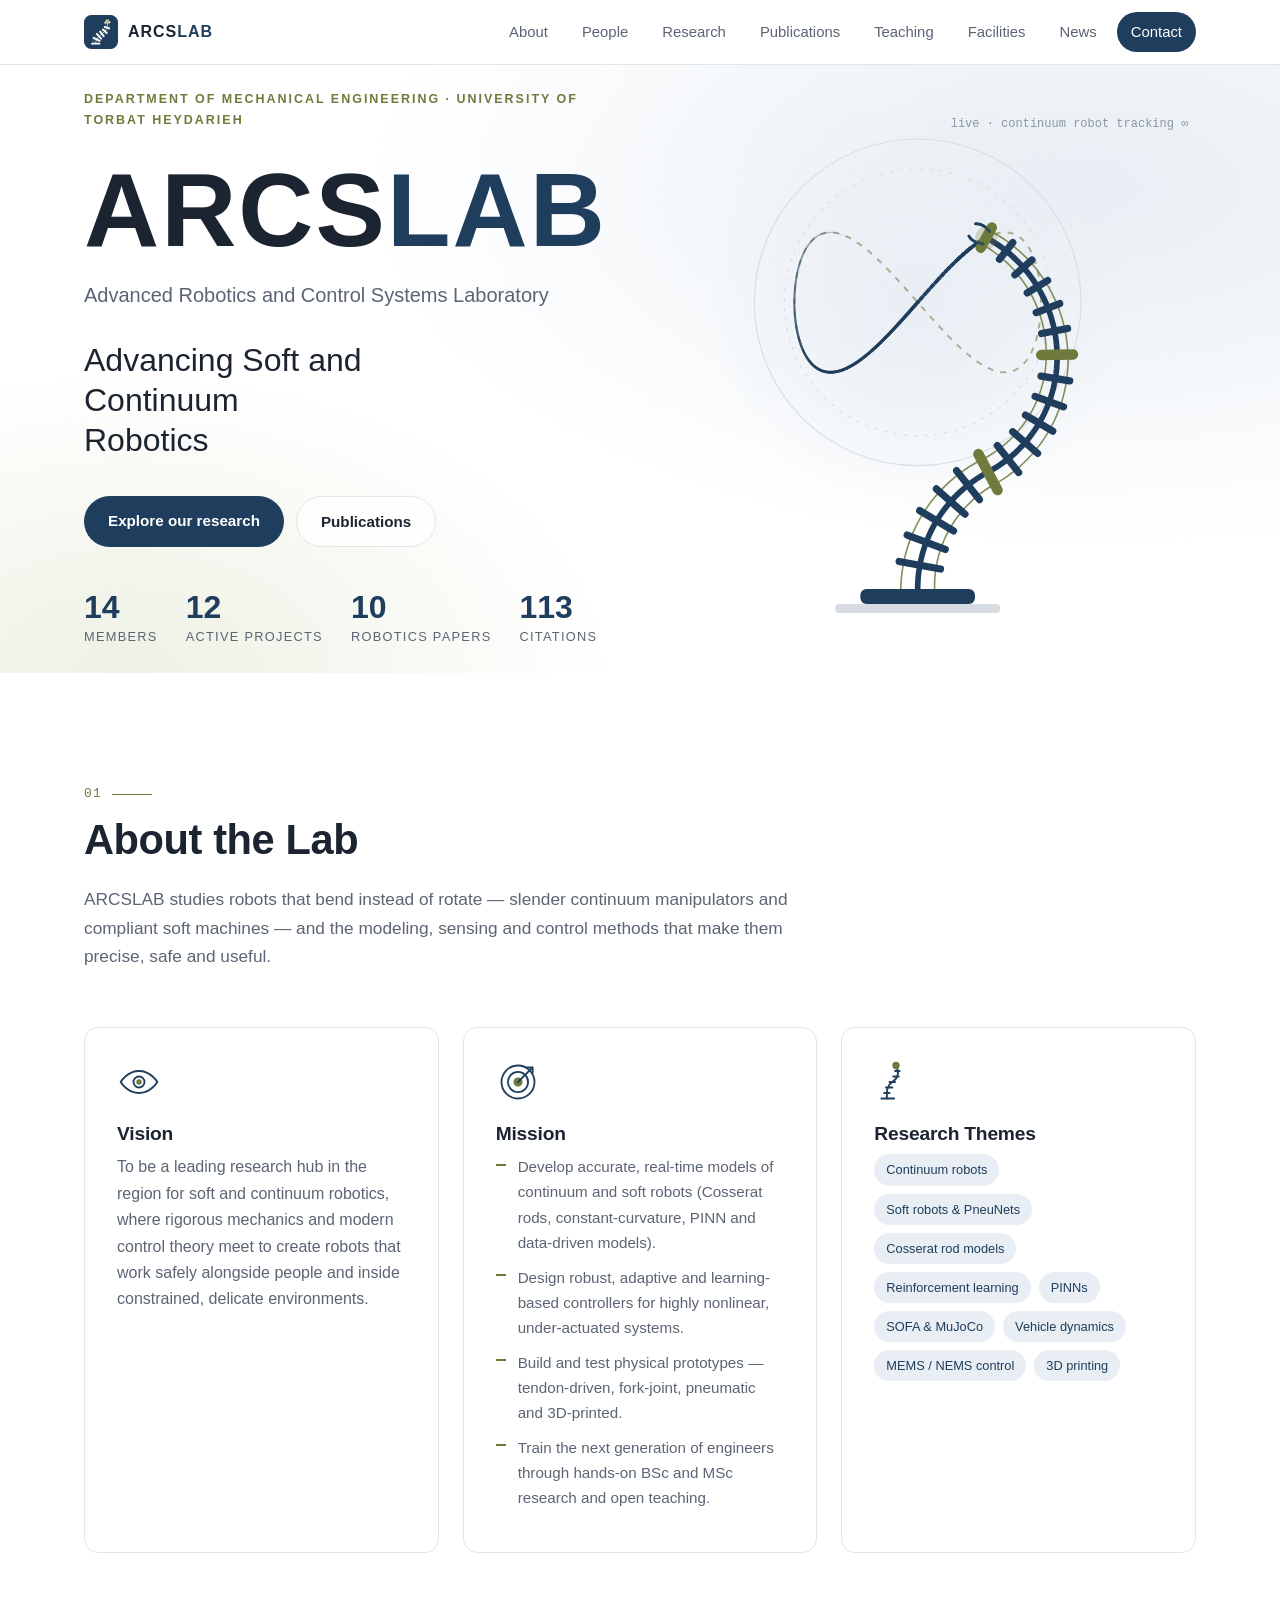
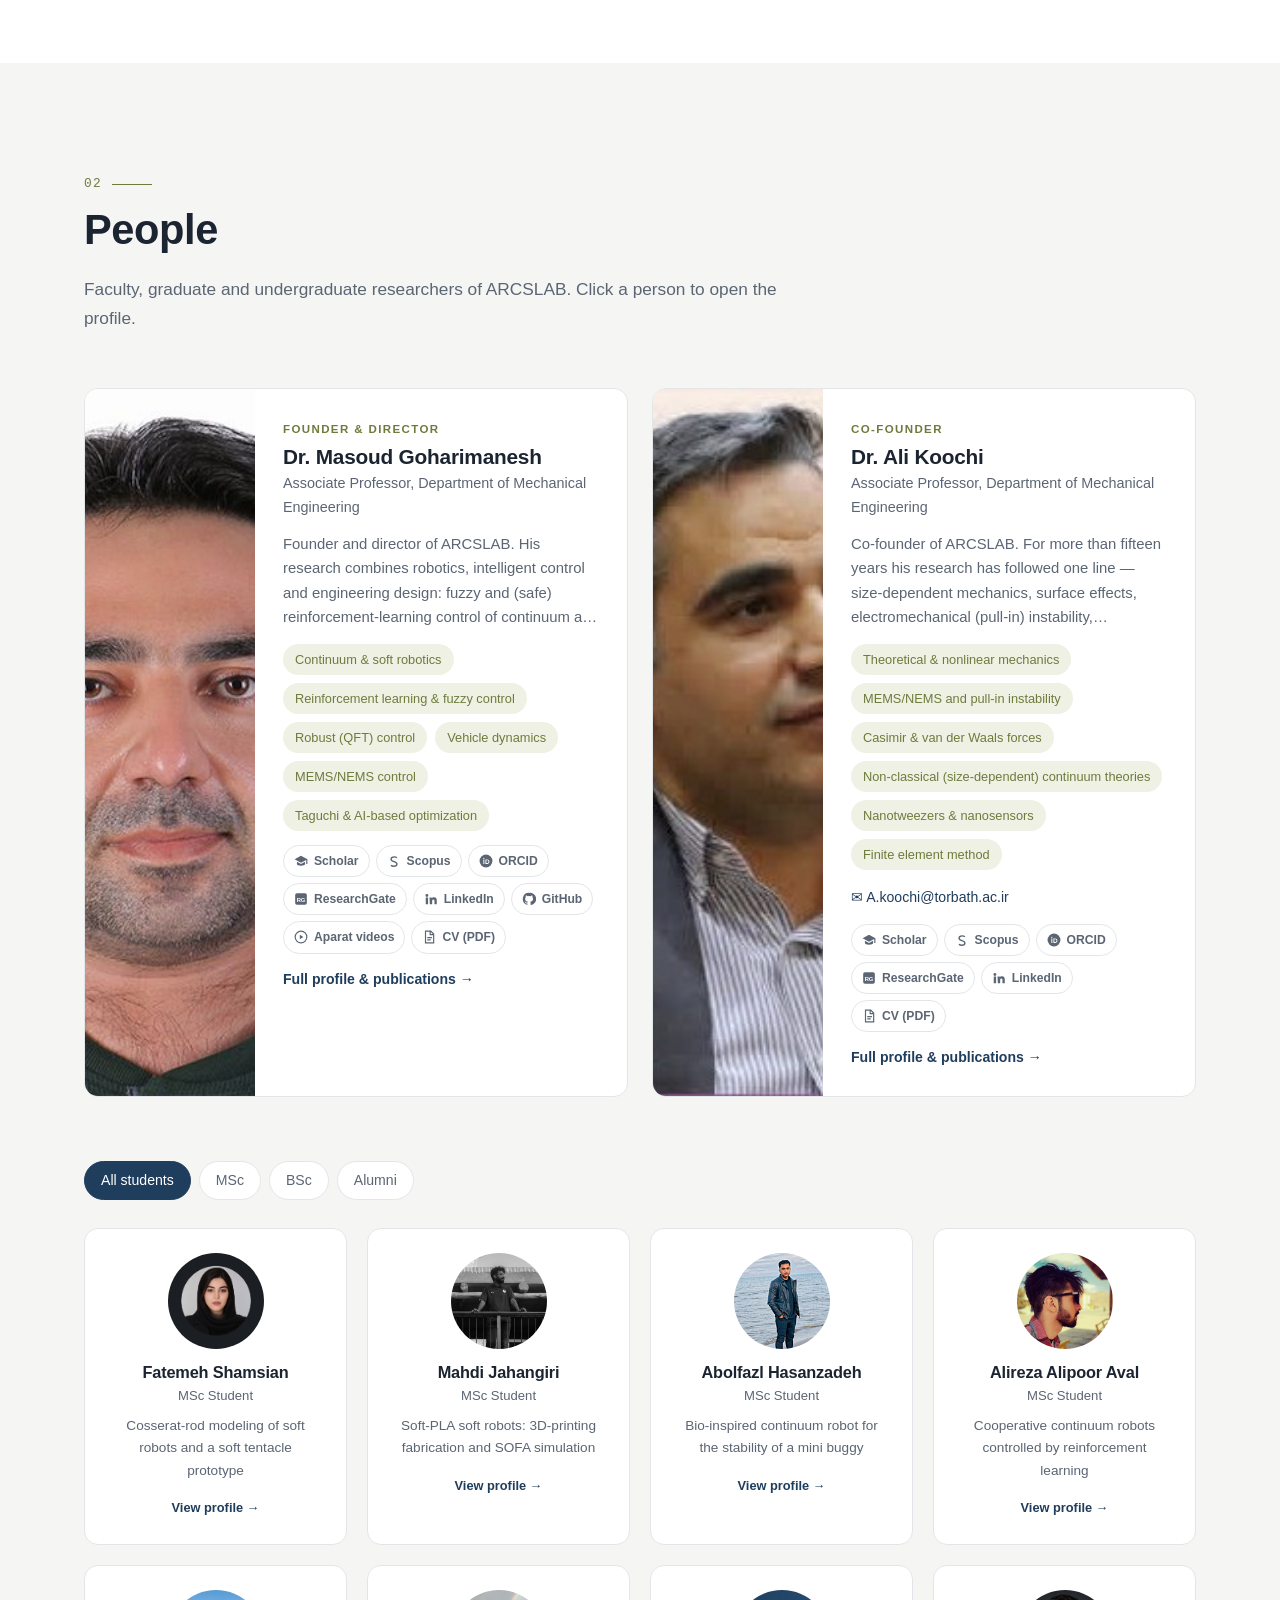
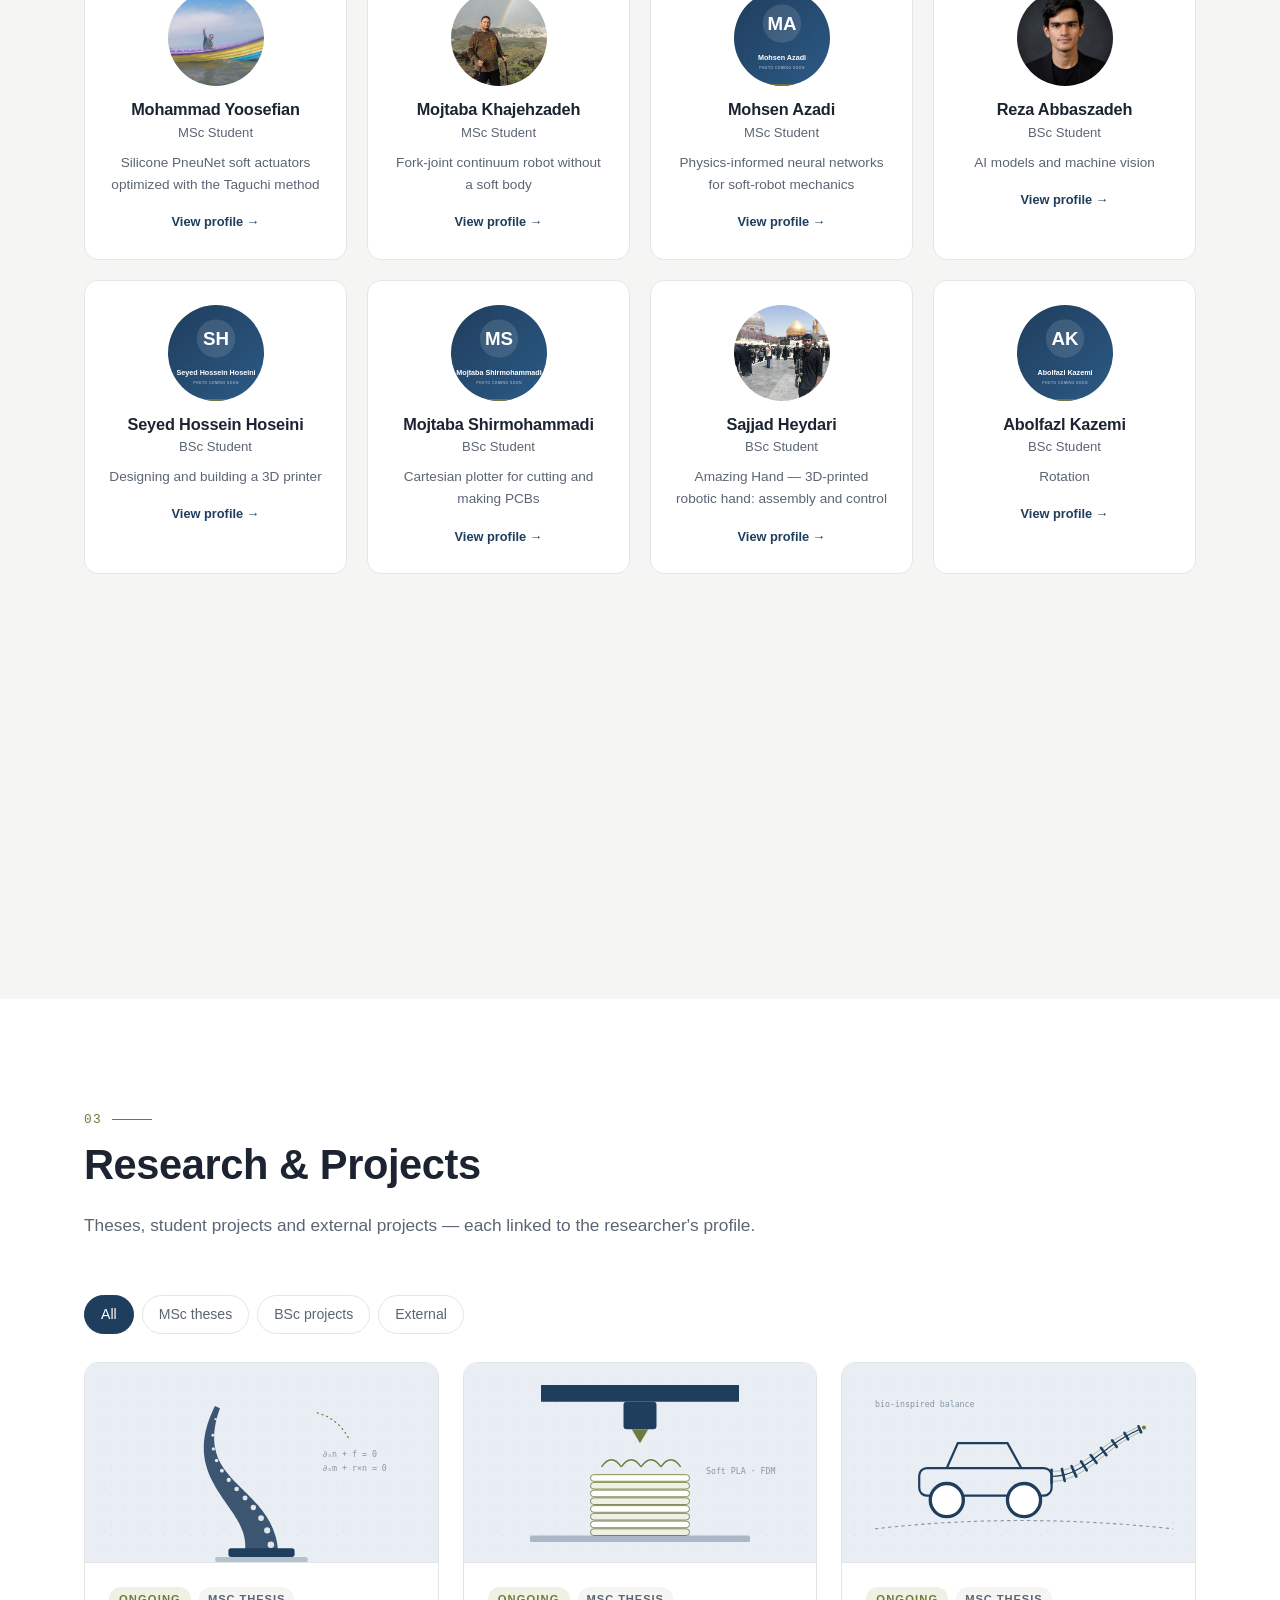
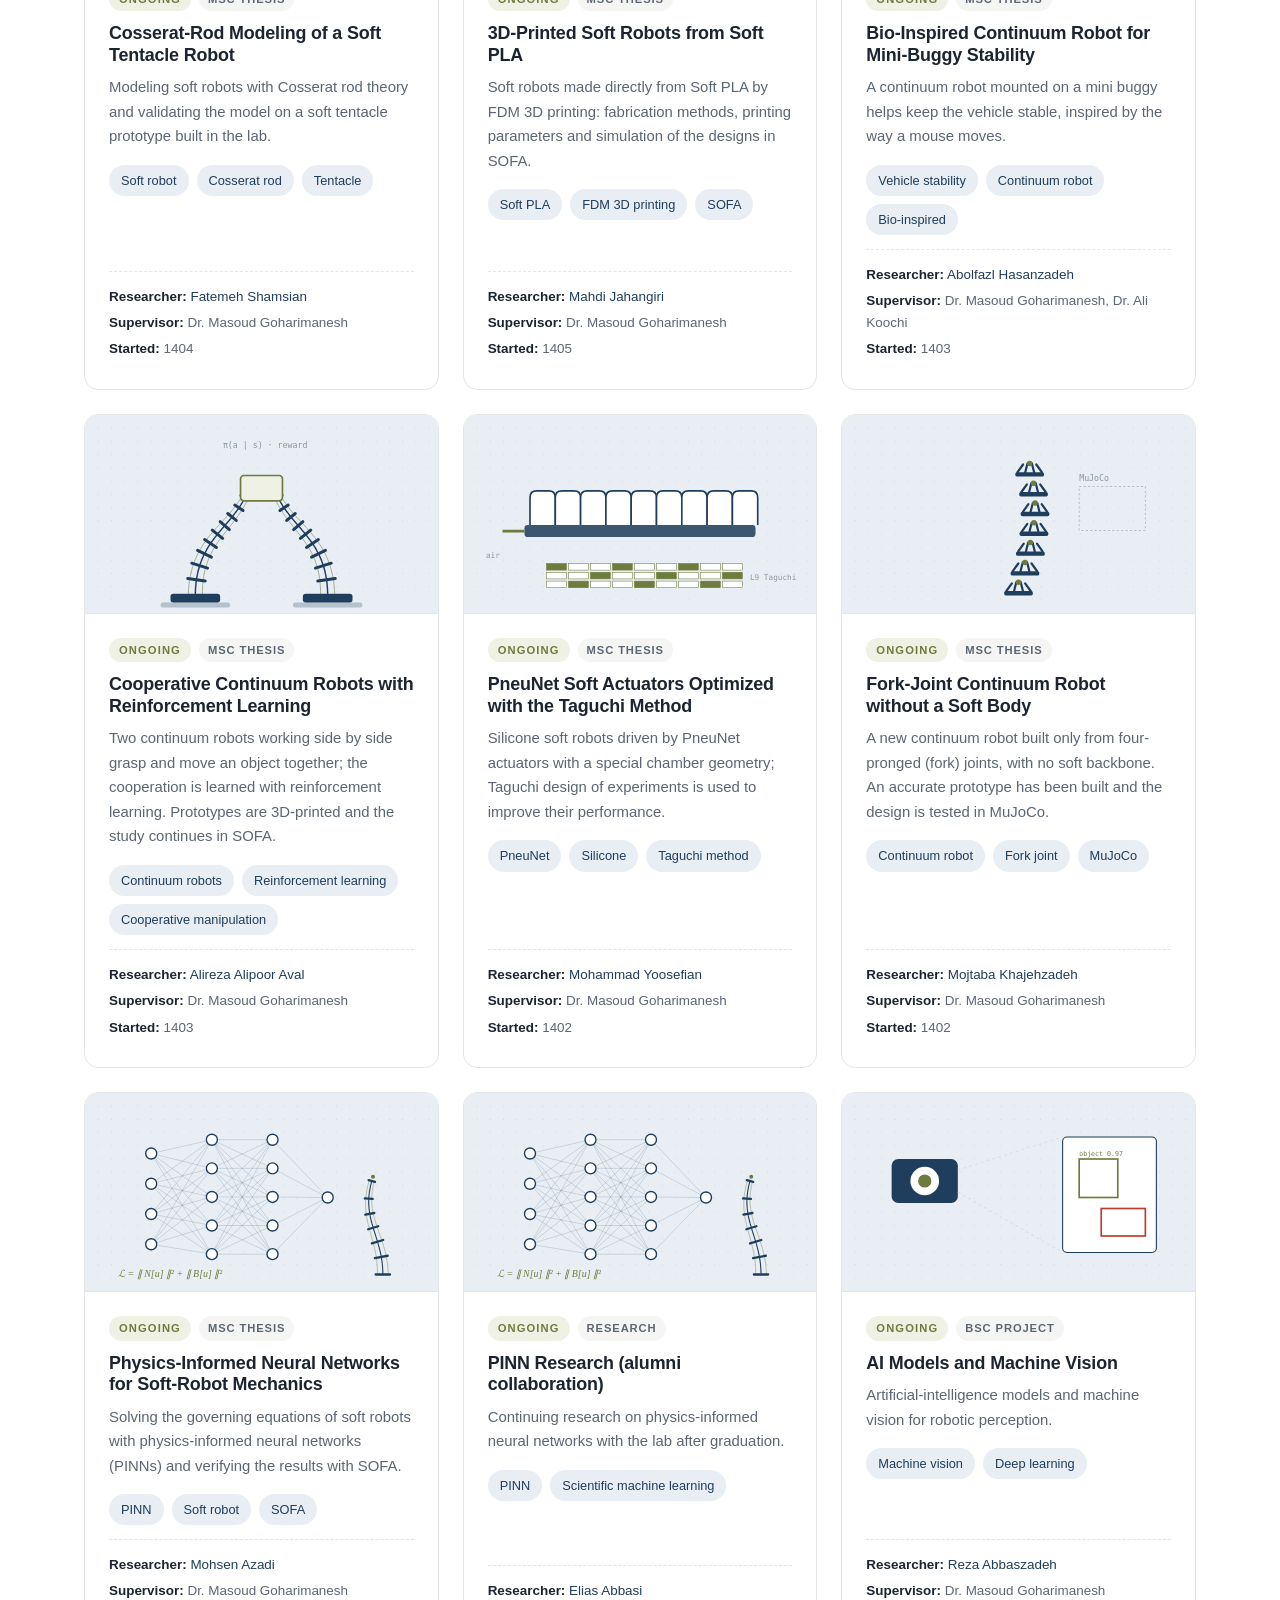
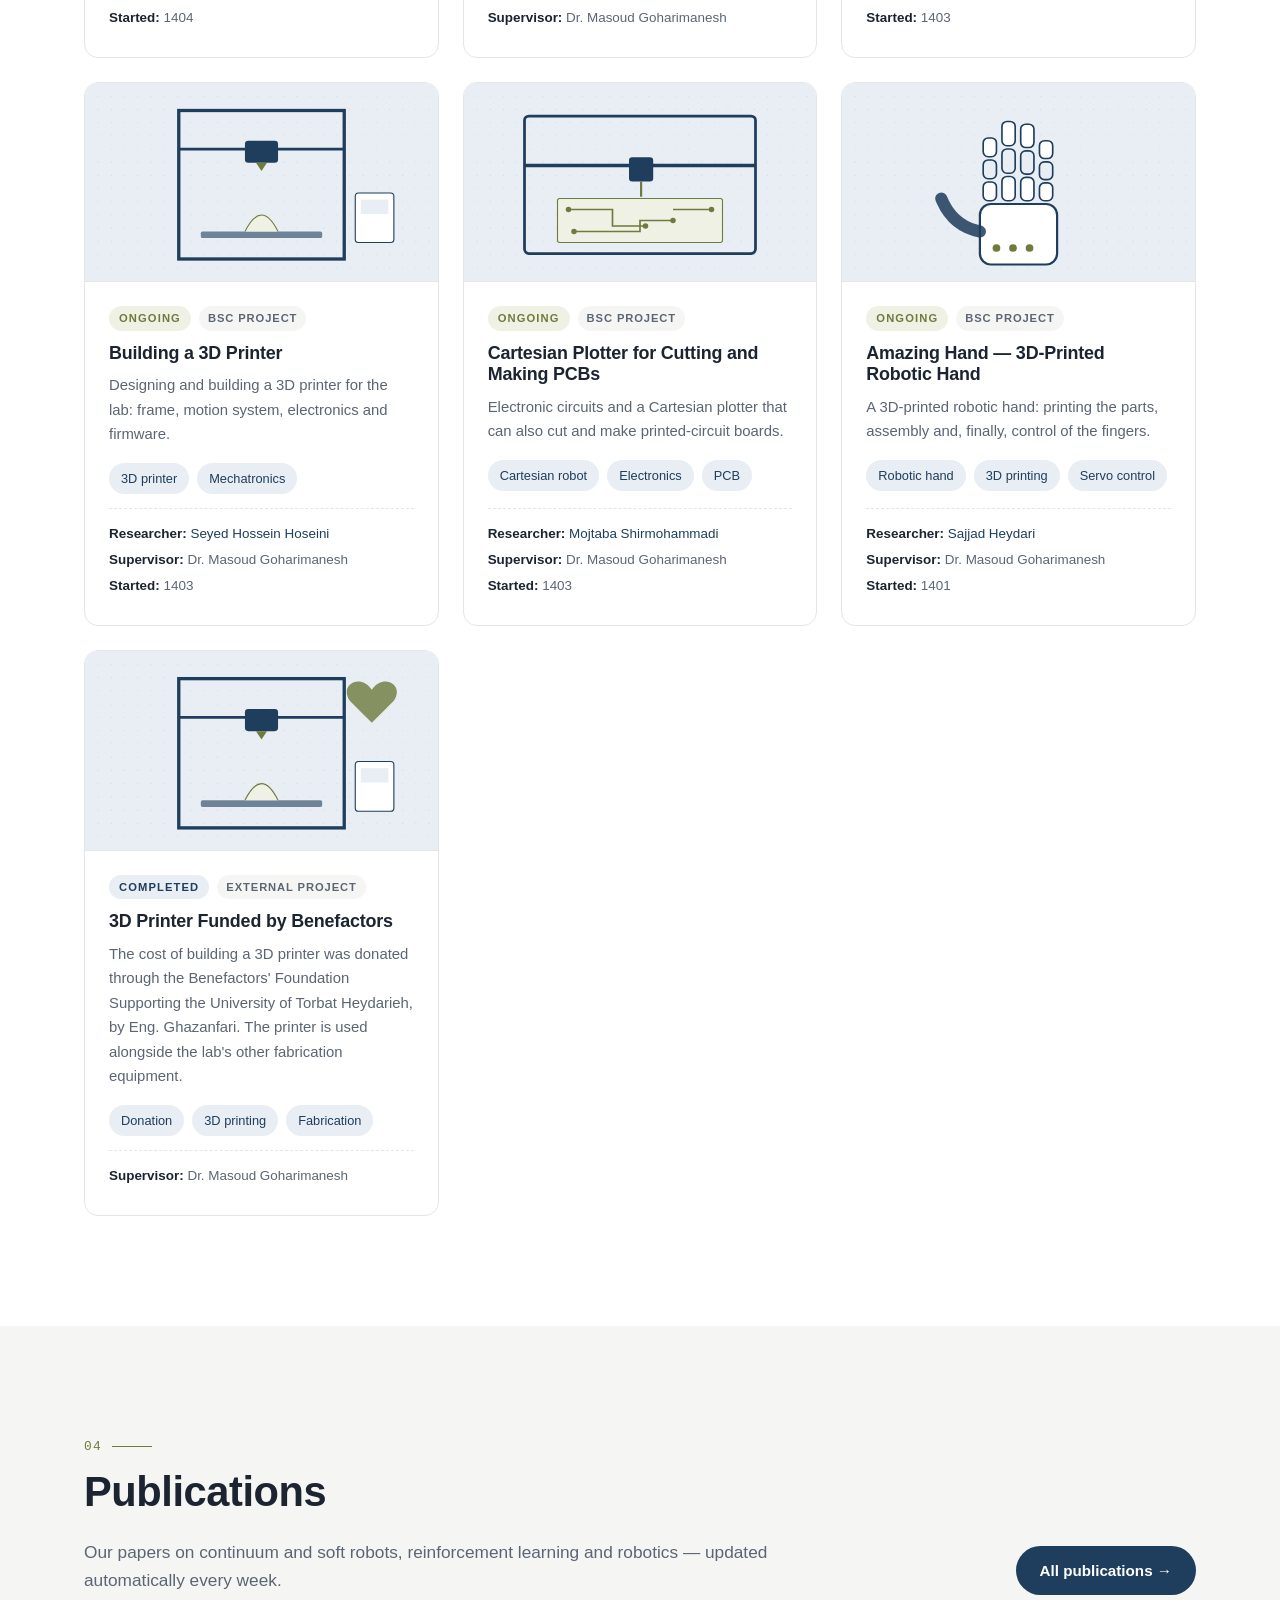
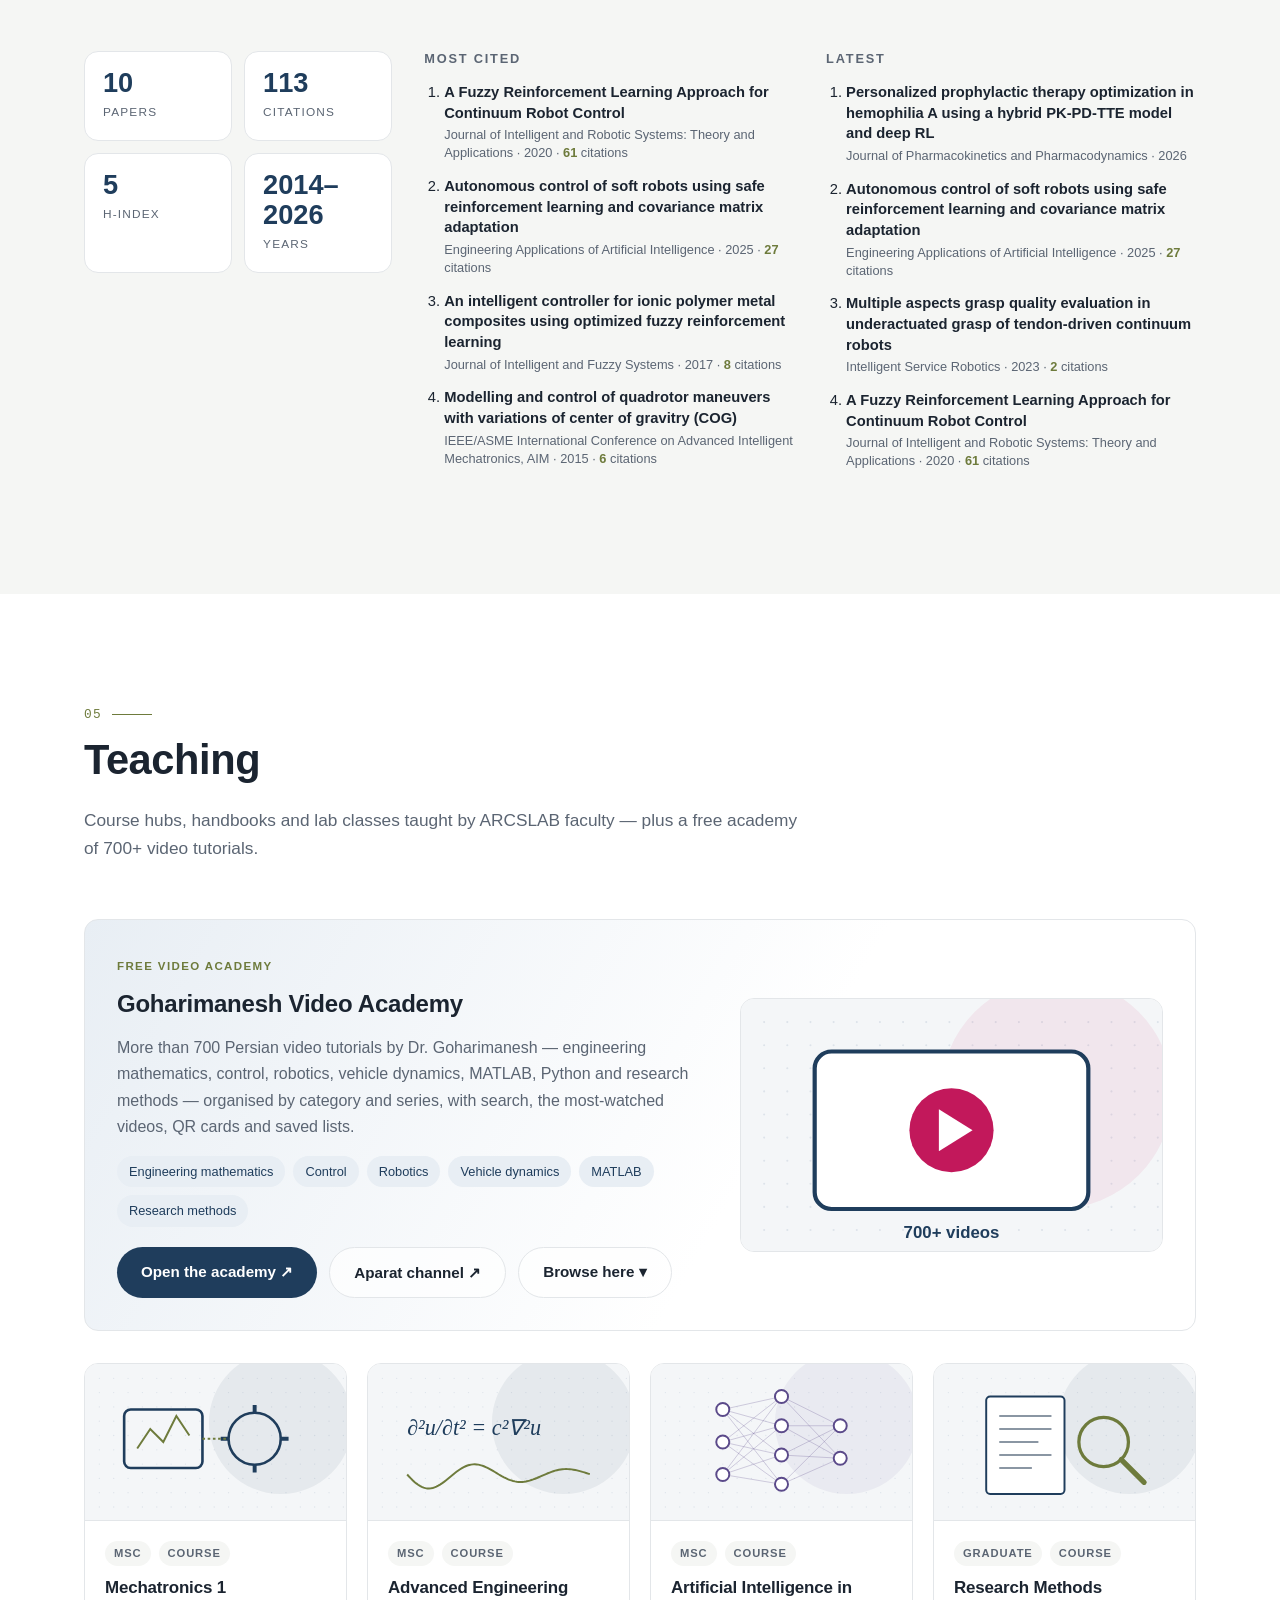
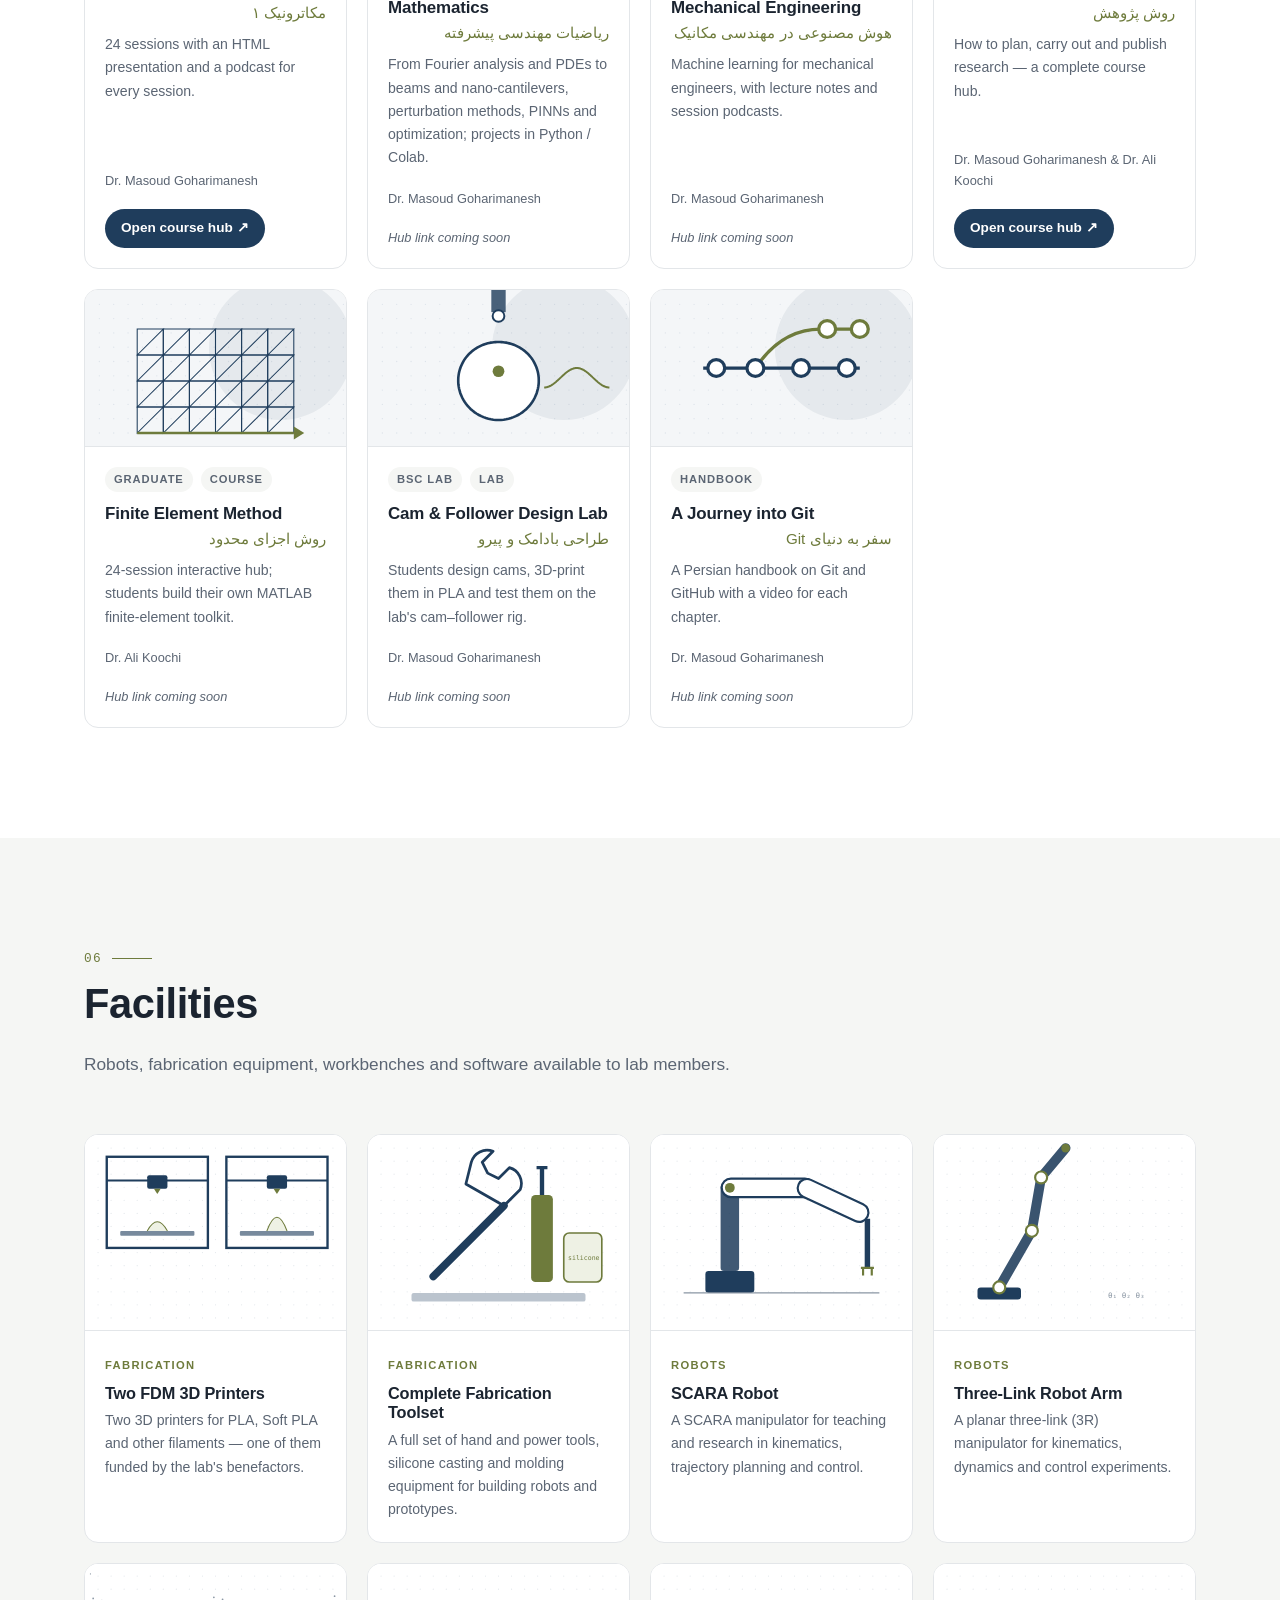
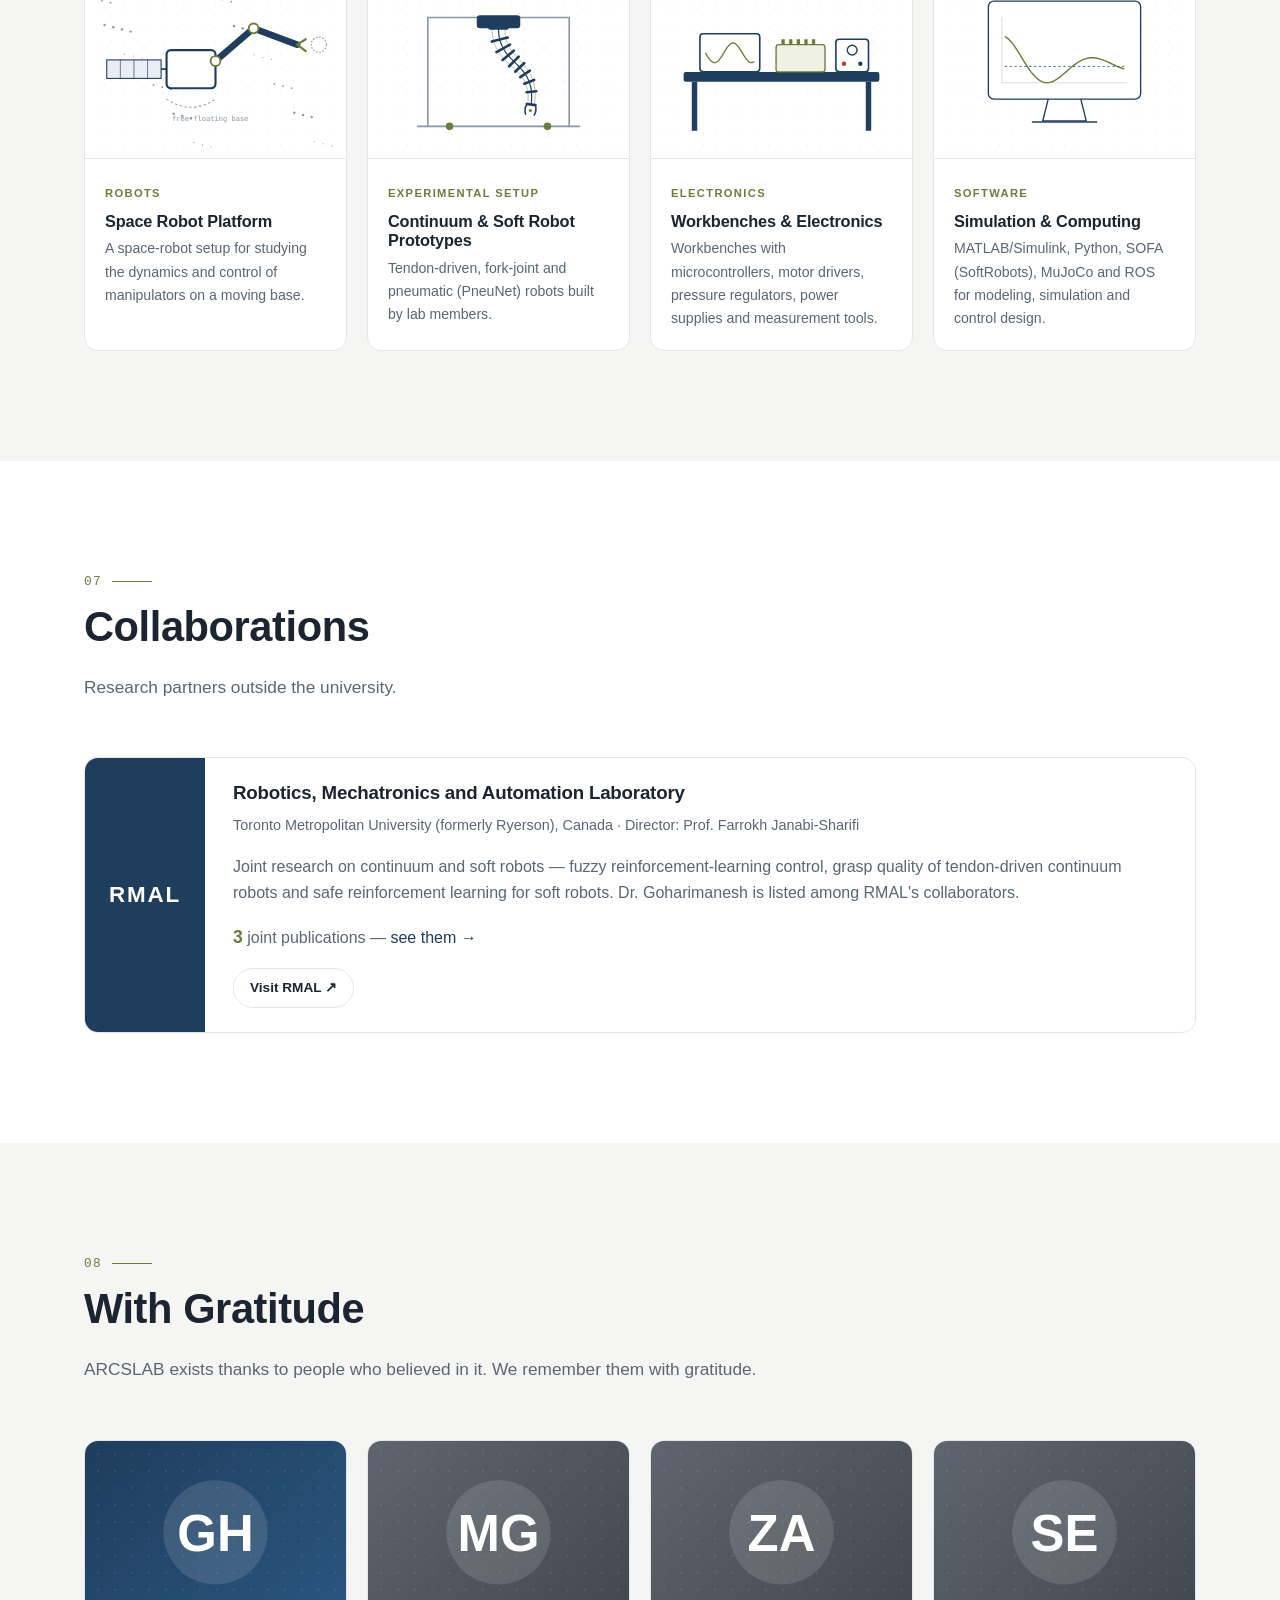
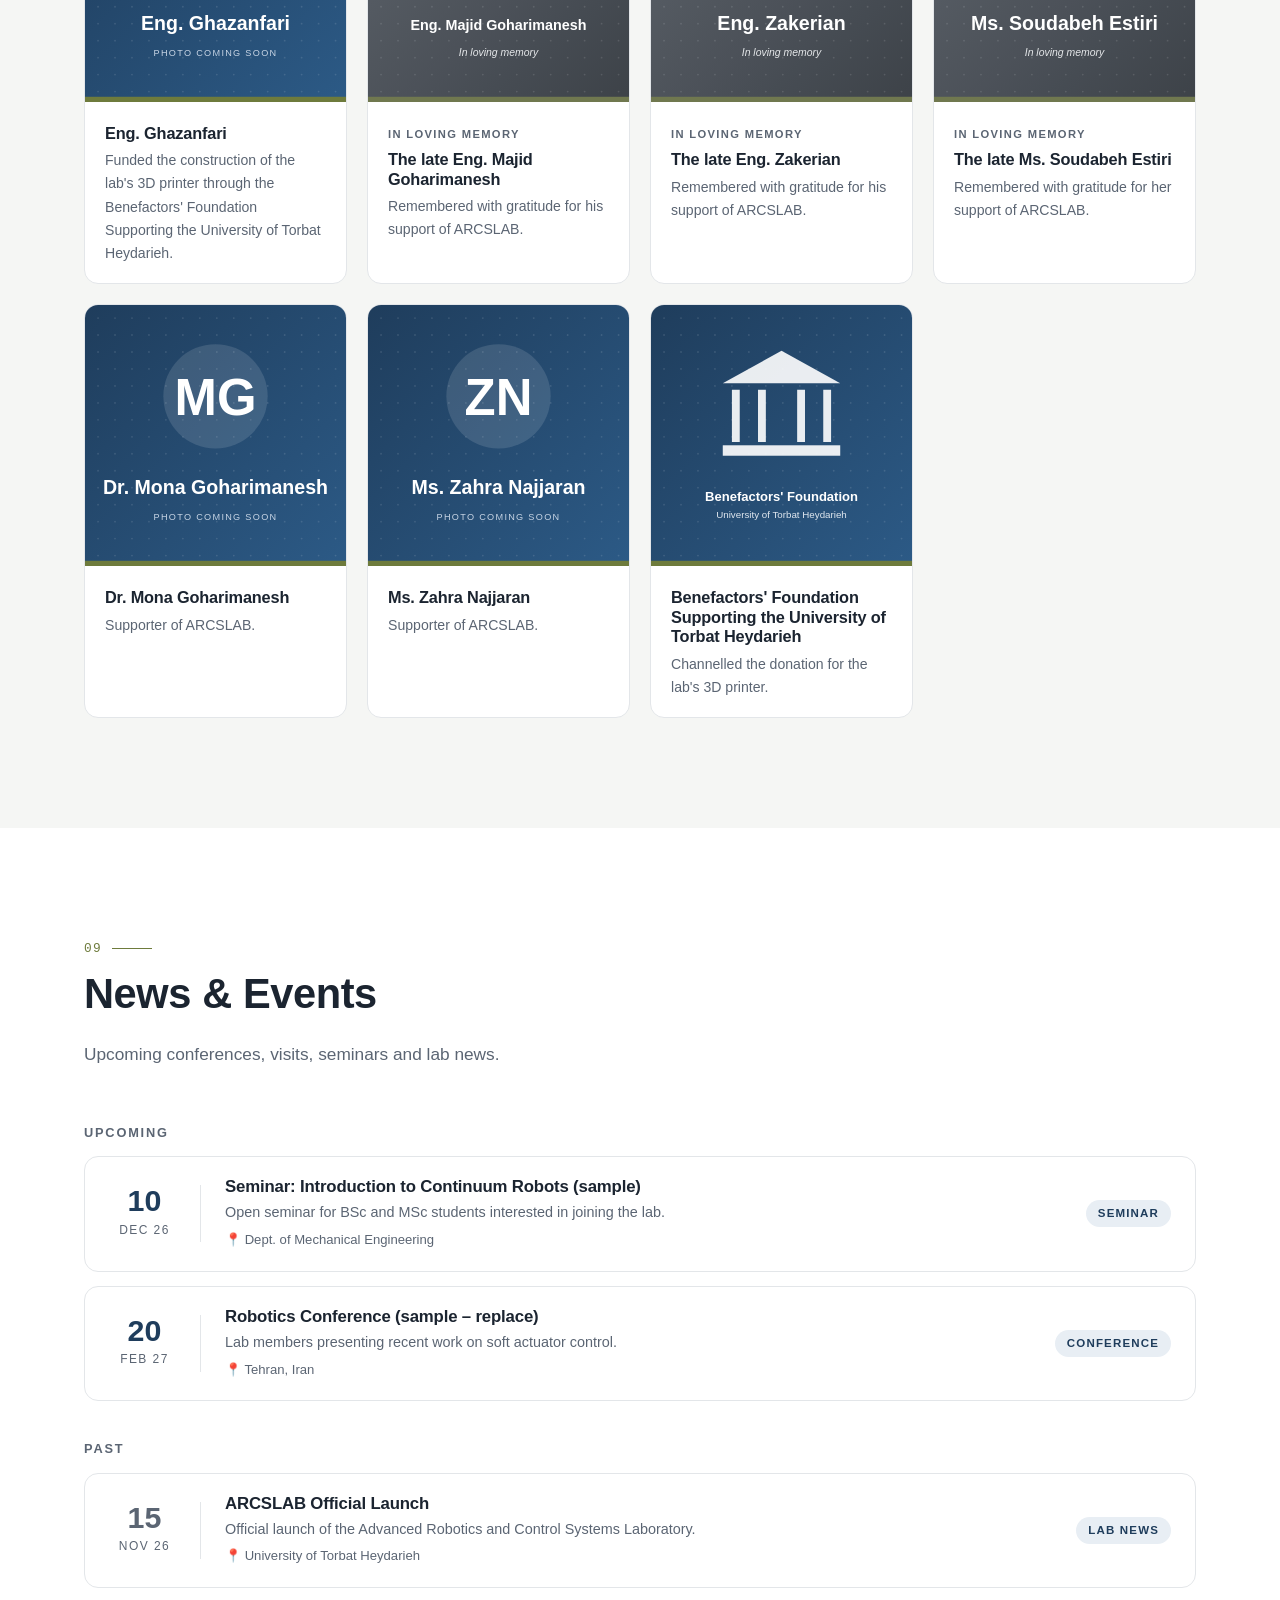
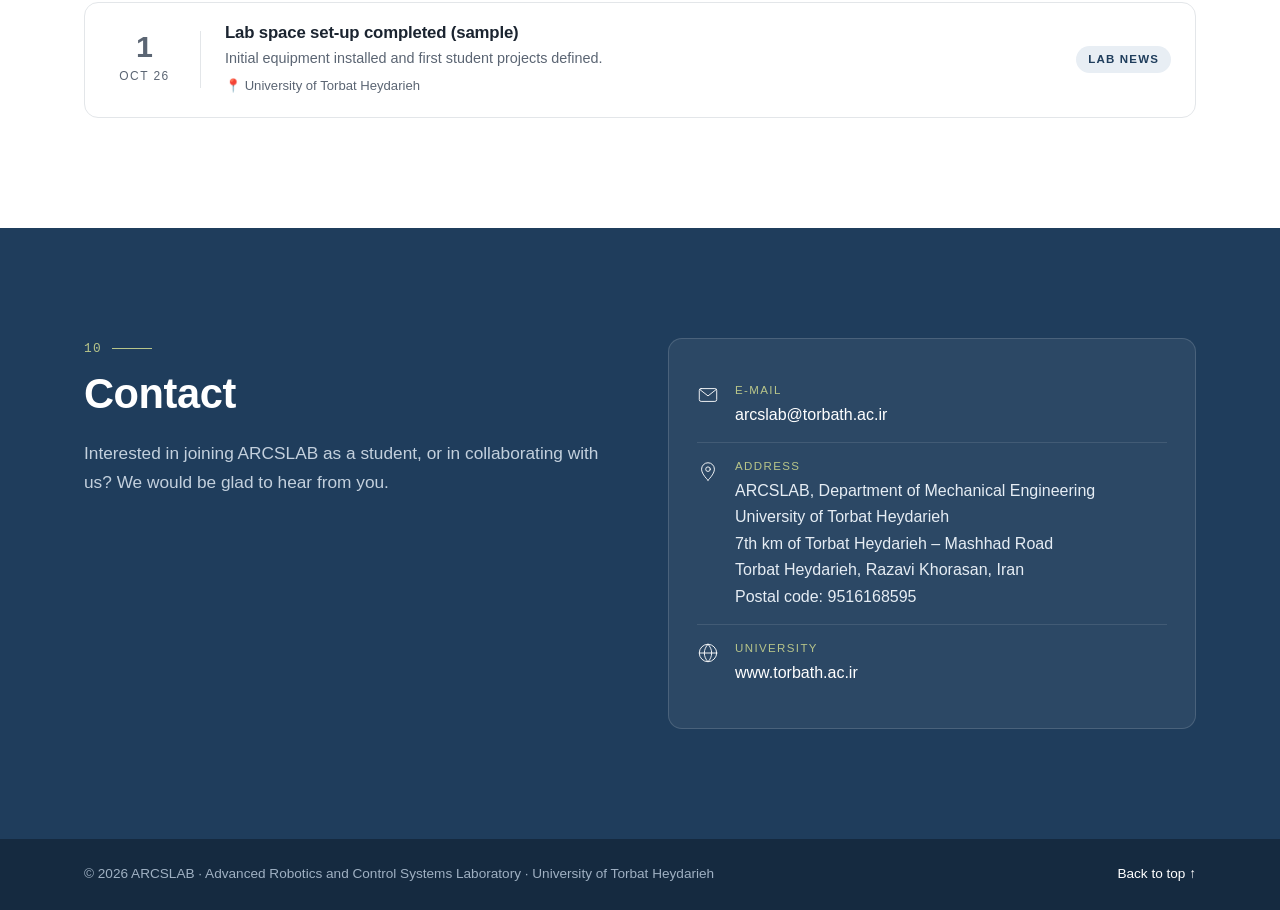
==== commit c2c1bf39: "update" ====
--- a/index.html
+++ b/index.html
@@ -71,46 +71,13 @@
           <ul class="hero-stats" aria-label="Lab at a glance">
             <li><strong id="stat-people">–</strong><span>Members</span></li>
             <li><strong id="stat-projects">–</strong><span>Active projects</span></li>
-            <li><strong id="stat-papers">–</strong><span>Papers</span></li>
+            <li><strong id="stat-papers">–</strong><span>Robotics papers</span></li>
             <li><strong id="stat-citations">–</strong><span>Citations</span></li>
           </ul>
         </div>
 
-        <!-- Interactive continuum robot (js/robot.js) -->
-        <figure class="robot-card" aria-label="Interactive continuum robot simulator">
-          <figcaption class="robot-head">
-            <span><i class="live-dot"></i> Live · 3-section continuum robot</span>
-            <span class="robot-hint">click the canvas to steer</span>
-          </figcaption>
-          <canvas id="robotCanvas"></canvas>
-          <div class="robot-read">
-            <div><small>Tracking error</small><b id="rbErr">–</b></div>
-            <div><small>RMS error</small><b id="rbRms">–</b></div>
-            <div><small>Section bending</small><b id="rbBend">–</b></div>
-          </div>
-          <div class="robot-paths" role="group" aria-label="Choose a path">
-            <button class="chip-btn on" data-path="circle">◯ Circle</button>
-            <button class="chip-btn" data-path="square">▢ Square</button>
-            <button class="chip-btn" data-path="triangle">△ Triangle</button>
-            <button class="chip-btn" data-path="eight">∞ Figure-8</button>
-            <button class="chip-btn" data-path="mouse">✥ Follow pointer</button>
-          </div>
-          <div class="robot-sliders">
-            <label>Speed <b id="rbSpeedVal">8 s/lap</b><input type="range" id="rbSpeed" min="2" max="13" step="1" value="8" aria-label="Path speed"></label>
-            <label>Controller gain K<sub>p</sub> <b id="rbGainVal">6.0</b><input type="range" id="rbGain" min="0.5" max="15" step="0.5" value="6" aria-label="Controller gain"></label>
-          </div>
-          <div class="robot-actions">
-            <button class="chip-btn" id="rbPush">⇢ Push (disturbance)</button>
-            <button class="chip-btn" id="rbPause">❚❚ Pause</button>
-            <label class="robot-ff"><input type="checkbox" id="rbFF" checked> Feedforward</label>
-            <details class="robot-model"><summary>How it works</summary>
-              <p>Piecewise-constant-curvature model; the controller maps the tip error to curvature rates with a
-                damped least-squares Jacobian inverse, ẋ = ẋ<sub>d</sub> + K<sub>p</sub>(x<sub>d</sub> − x), plus a
-                null-space term that keeps the robot straight. Curvature and actuator speed are limited. Switch
-                <i>Feedforward</i> off to see how the gain K<sub>p</sub> alone decides the tracking error.</p>
-            </details>
-          </div>
-        </figure>
+        <!-- Animated continuum robot tracking a figure-8 path (js/robot.js) -->
+        <div class="hero-robot" aria-hidden="true"><canvas id="robotCanvas"></canvas></div>
       </div>
     </section>
 
@@ -204,7 +171,7 @@
           <div>
             <p class="section-index">04</p>
             <h2>Publications</h2>
-            <p class="section-lead">Journal papers, conference papers and books by the lab's faculty and students — updated automatically every week.</p>
+            <p class="section-lead">Our papers on continuum and soft robots, reinforcement learning and robotics — updated automatically every week.</p>
           </div>
           <a class="btn btn-primary" href="publications.html">All publications →</a>
         </header>
--- a/css/style.css
+++ b/css/style.css
@@ -590,3 +590,15 @@
 .profile-grid > *, .hero-grid > *, .pub-body, .top-item > div { min-width: 0; }
 .robot-ff { display: inline-flex; align-items: center; gap: 6px; font-size: .8rem; color: var(--ink-soft); margin-left: 4px; }
 .robot-ff input { accent-color: var(--accent); }
+
+/* ---- v3: large, frameless robot beside the title ---- */
+.hero-grid { grid-template-columns: 1fr 1.1fr; padding-top: 24px; padding-bottom: 24px; }
+.hero-robot { position: relative; }
+.hero-robot canvas { display: block; width: 100%; height: min(78vh, 700px); min-height: 520px; }
+@media (max-width: 1060px) { .hero-robot canvas { height: 520px; min-height: 0; } }
+@media (max-width: 760px) { .hero-robot canvas { height: 400px; } .hero-grid { padding-top: 32px; } }
+.hero-robot canvas#robotCanvas { border: 0; background: transparent; border-radius: 0; cursor: default; }
+.hero-stats { display: grid; grid-template-columns: repeat(4, auto); justify-content: start; gap: 18px 32px; }
+@media (max-width: 760px) { .hero-stats { grid-template-columns: repeat(2, auto); } }
+.hero-stats span { white-space: nowrap; }
+.hero-stats { gap: 18px 28px; }
